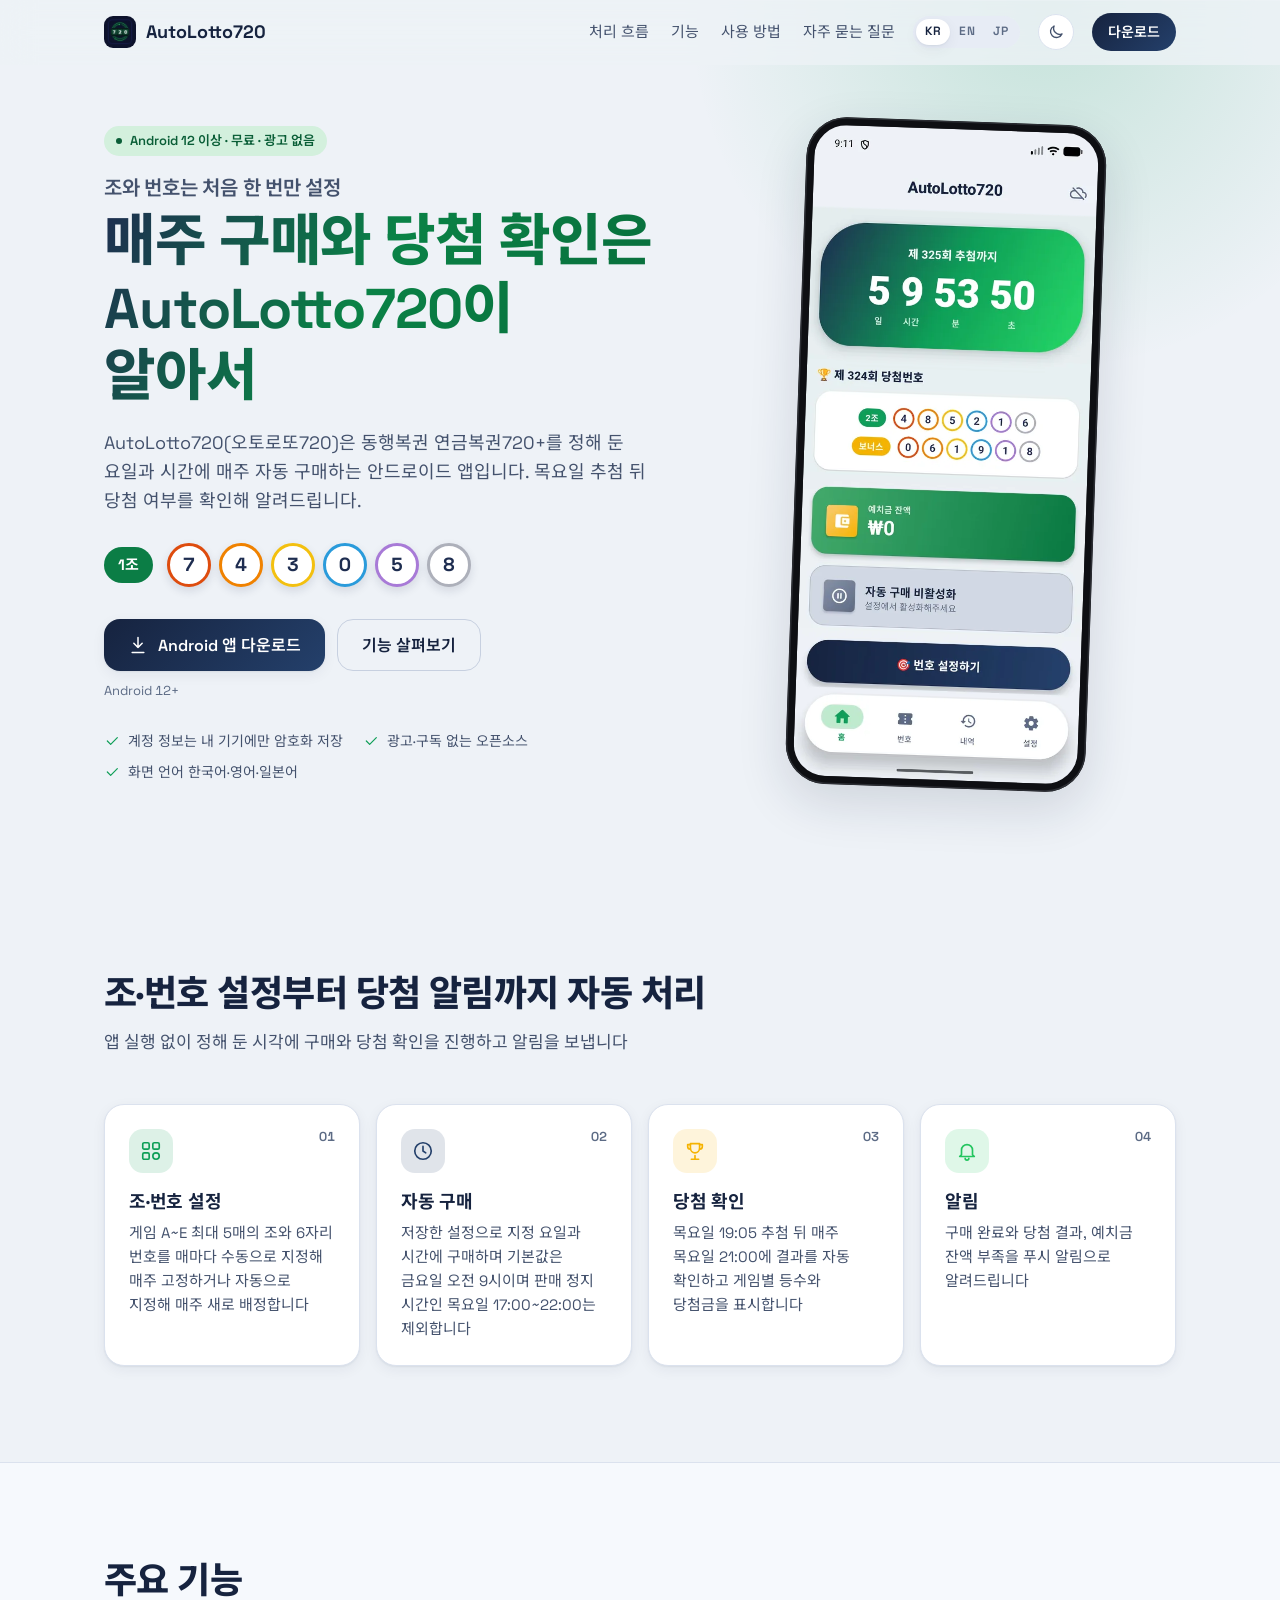
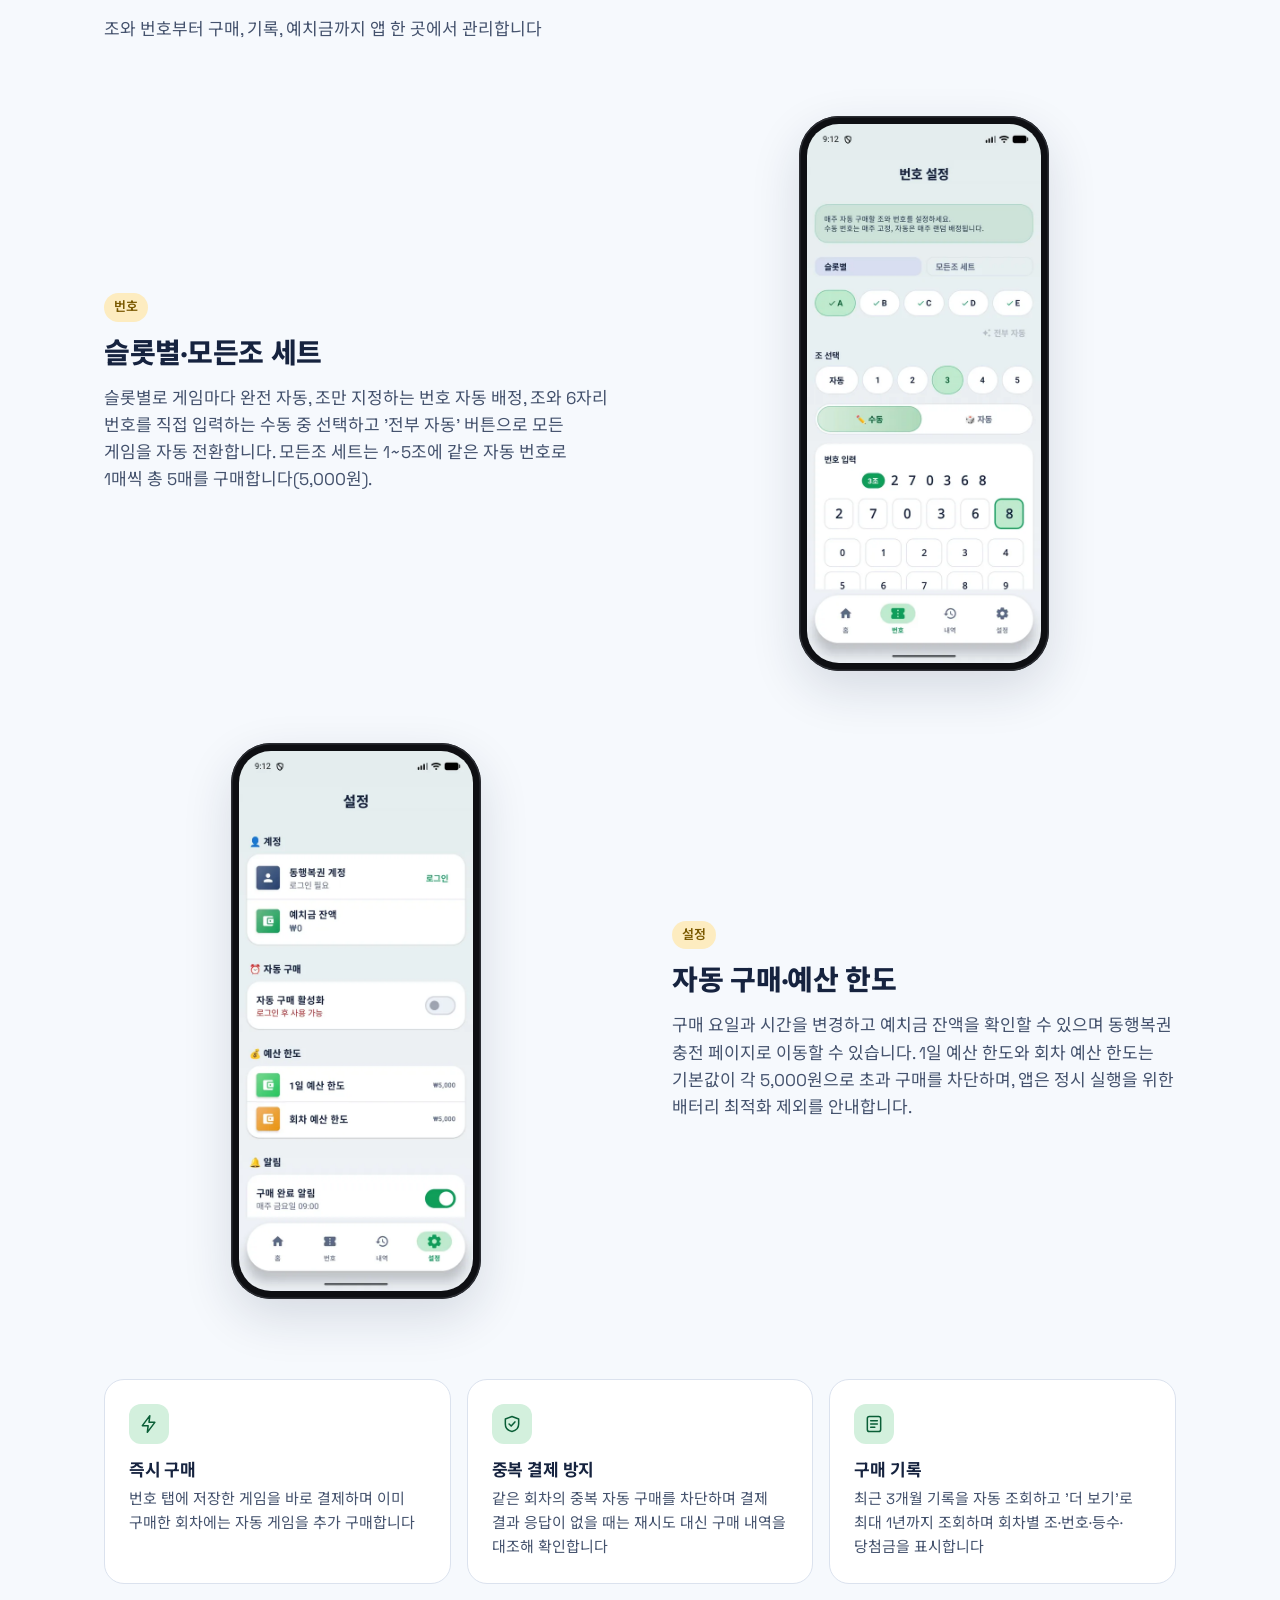
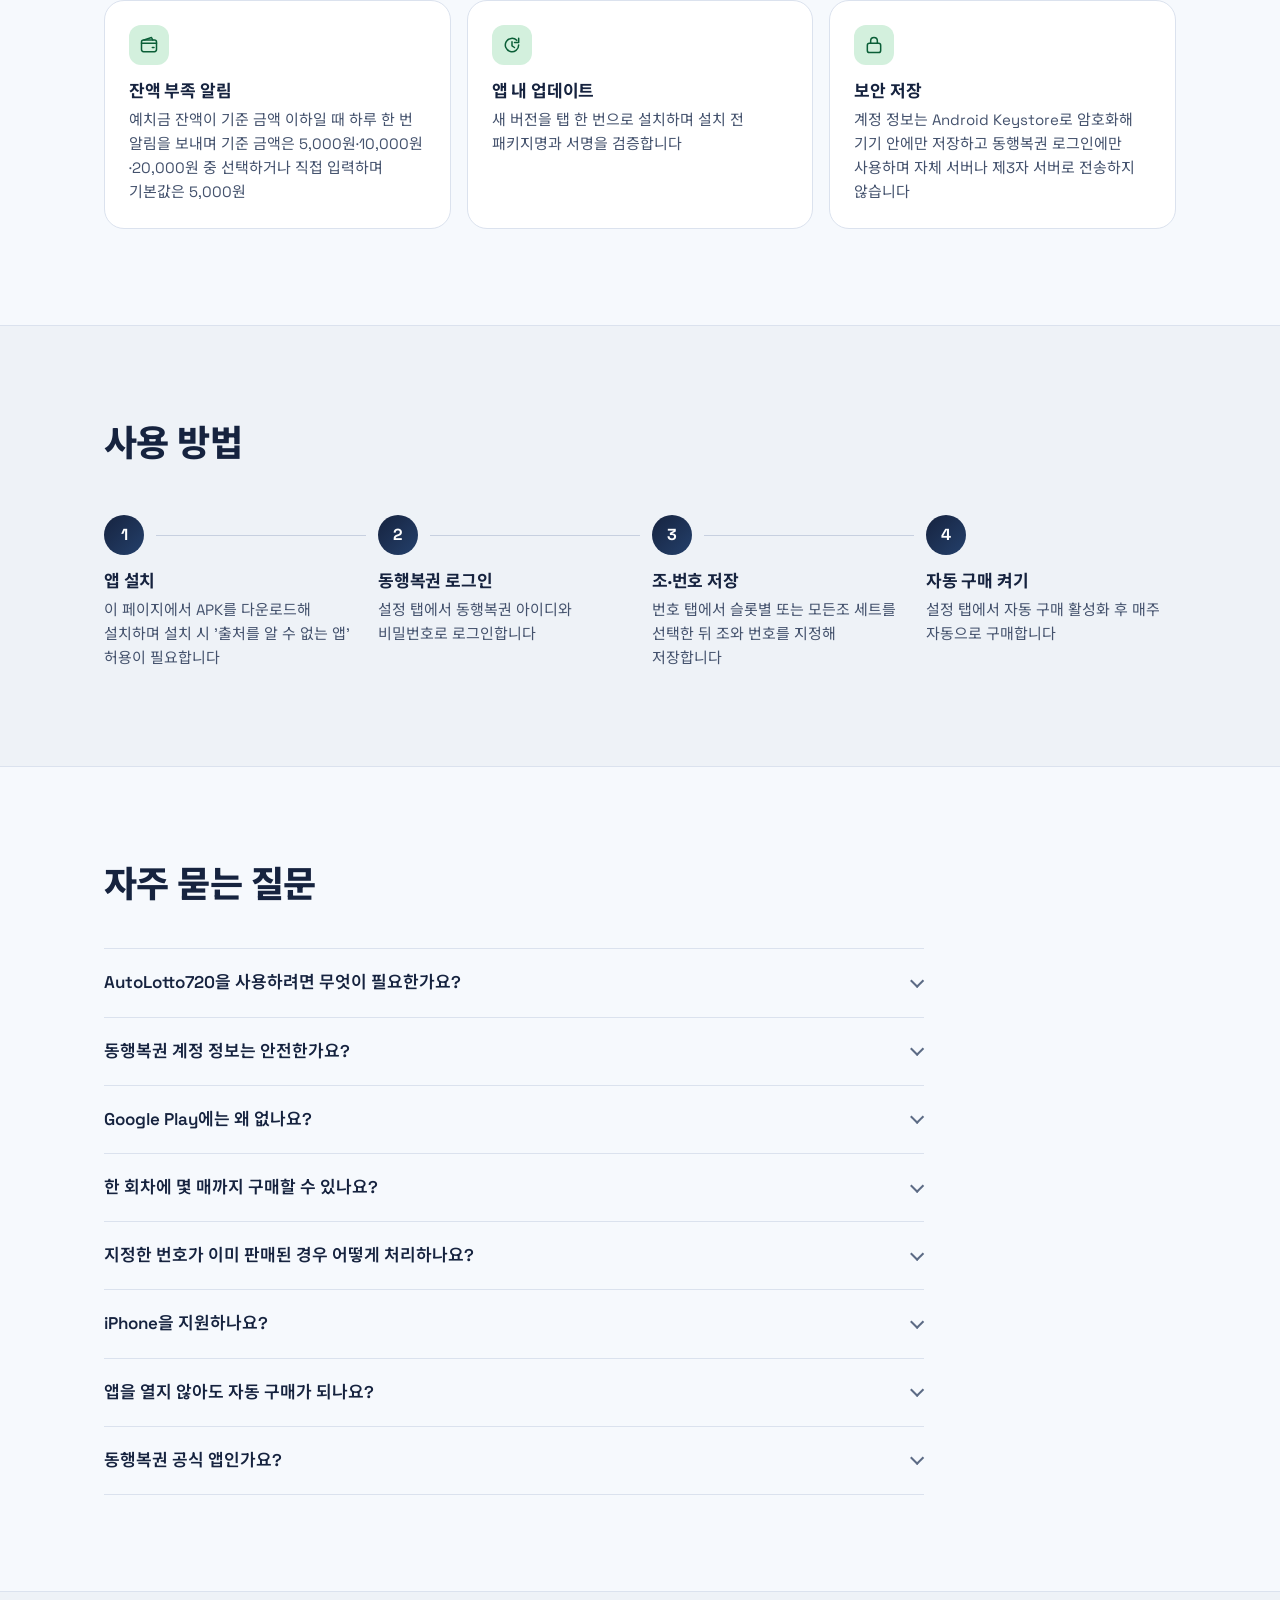
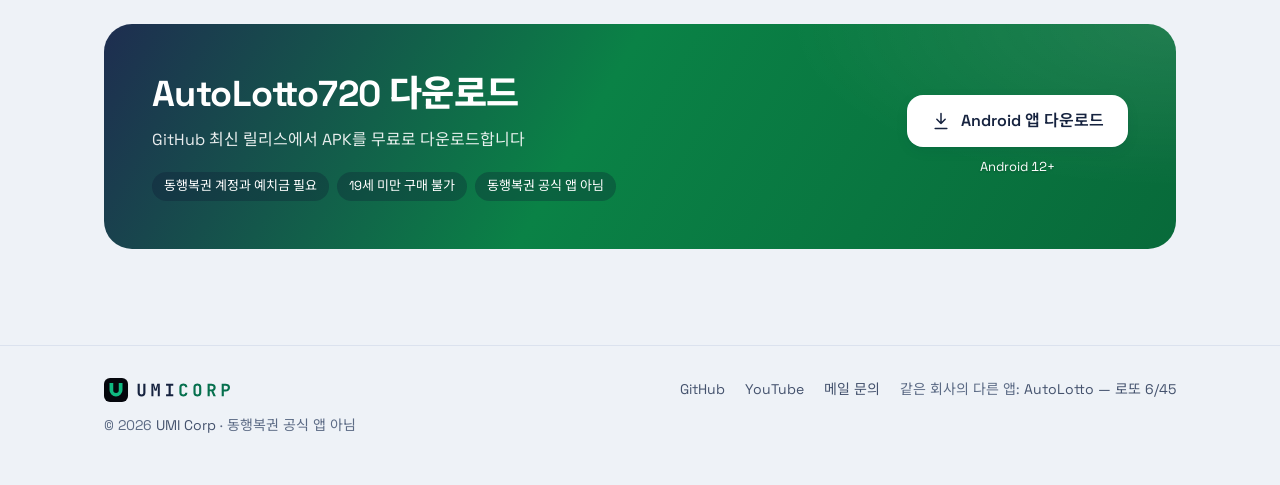
==== site/index.html @ 77d2c63c "fix(site): 스타일 파일 주소에 버전을 붙여 회사 로고가 겹쳐 보이지 않게 한다 Co-Authored-By: Claude Fable 5.2 <noreply@anthropic" ====
<!doctype html>
<html lang="ko">
<head>
<meta charset="utf-8">
<meta name="viewport" content="width=device-width, initial-scale=1">
<title>AutoLotto720 | 연금복권720+ 자동 구매·당첨 확인 앱</title>
<meta name="description" content="동행복권 연금복권720+를 지정한 요일과 시간에 매주 자동 구매하고 목요일 추첨 뒤 당첨을 자동 확인해 알려드립니다. 최대 5매의 조와 6자리 번호를 매마다 자동·수동으로 설정하며 계정 정보는 기기에 암호화해 저장합니다. 무료·광고 없는 오픈소스로 Android 12 이상에서 사용 가능">
<meta name="color-scheme" content="light dark">
<meta name="theme-color" media="(prefers-color-scheme: light)" content="#eef2f7">
<meta name="theme-color" media="(prefers-color-scheme: dark)" content="#0e1330">
<link rel="canonical" href="https://autolotto720.umicorp.kr/">
<link rel="alternate" hreflang="ko" href="https://autolotto720.umicorp.kr/">
<link rel="alternate" hreflang="en" href="https://autolotto720.umicorp.kr/en/">
<link rel="alternate" hreflang="ja" href="https://autolotto720.umicorp.kr/ja/">
<link rel="alternate" hreflang="x-default" href="https://autolotto720.umicorp.kr/">
<meta property="og:locale:alternate" content="en_US">
<meta property="og:locale:alternate" content="ja_JP">
<meta property="og:type" content="website">
<meta property="og:title" content="AutoLotto720 | 연금복권720+ 자동 구매·당첨 확인 앱">
<meta property="og:description" content="동행복권 연금복권720+를 지정한 요일과 시간에 매주 자동 구매하고 목요일 추첨 뒤 당첨을 자동 확인해 알려드립니다. 최대 5매의 조와 6자리 번호를 매마다 자동·수동으로 설정하며 계정 정보는 기기에 암호화해 저장합니다. 무료·광고 없는 오픈소스로 Android 12 이상에서 사용 가능">
<meta property="og:url" content="https://autolotto720.umicorp.kr/">
<meta property="og:image" content="https://autolotto720.umicorp.kr/assets/og.jpg">
<meta property="og:image:width" content="1200">
<meta property="og:image:height" content="630">
<meta property="og:site_name" content="AutoLotto720">
<meta property="og:locale" content="ko_KR">
<meta name="twitter:card" content="summary_large_image">
<link rel="icon" type="image/png" sizes="48x48" href="assets/favicon-48.png">
<link rel="apple-touch-icon" href="assets/apple-touch-icon.png">
<script>
  // 첫 화면부터 테마를 맞춘다: 직접 고른 값 → 시스템 설정
  (function () {
    var t = null;
    try { t = localStorage.getItem('theme'); } catch (e) {}
    document.documentElement.dataset.theme = t || (matchMedia('(prefers-color-scheme: dark)').matches ? 'dark' : 'light');
    document.documentElement.classList.add('js');
  })();
</script>
<script async src="https://www.googletagmanager.com/gtag/js?id=G-Q2ZL599WPJ"></script>
<script>window.dataLayer=window.dataLayer||[];function gtag(){dataLayer.push(arguments);}gtag('js',new Date());gtag('config','G-Q2ZL599WPJ');</script>
<link rel="preload" href="assets/fonts/noto-sans-kr.woff2" as="font" type="font/woff2" crossorigin>
<link rel="preload" href="assets/fonts/space-grotesk.woff2" as="font" type="font/woff2" crossorigin>
<link rel="stylesheet" href="assets/site.css?v=20261111">
<script defer src="assets/site.js"></script>
<script type="application/ld+json">
{
 "@context": "https://schema.org",
 "@graph": [
  {
   "@type": "Organization",
   "@id": "https://autolotto720.umicorp.kr/#org",
   "name": "UMI Corp",
   "url": "https://umicorp.kr",
   "email": "contact@umicorp.kr",
   "sameAs": [
    "https://www.youtube.com/@UmiCorp",
    "https://github.com/umi-corp"
   ]
  },
  {
   "@type": "WebSite",
   "@id": "https://autolotto720.umicorp.kr/#site",
   "url": "https://autolotto720.umicorp.kr/",
   "name": "AutoLotto720",
   "inLanguage": [
    "ko",
    "en",
    "ja"
   ],
   "publisher": {
    "@id": "https://autolotto720.umicorp.kr/#org"
   }
  },
  {
   "@type": "MobileApplication",
   "@id": "https://autolotto720.umicorp.kr/#app",
   "name": "AutoLotto720",
   "alternateName": "오토로또720",
   "operatingSystem": "Android 12+",
   "applicationCategory": "UtilitiesApplication",
   "description": "동행복권 연금복권720+를 지정한 요일과 시간에 매주 자동 구매하고 목요일 추첨 뒤 당첨을 자동 확인해 알려드립니다. 최대 5매의 조와 6자리 번호를 매마다 자동·수동으로 설정하며 계정 정보는 기기에 암호화해 저장합니다. 무료·광고 없는 오픈소스로 Android 12 이상에서 사용 가능",
   "url": "https://autolotto720.umicorp.kr/",
   "installUrl": "https://github.com/umi-corp/autolotto720/releases/latest",
   "downloadUrl": "https://github.com/umi-corp/autolotto720/releases/latest",
   "image": "https://autolotto720.umicorp.kr/assets/icon-512.png",
   "screenshot": [
    "https://autolotto720.umicorp.kr/assets/shots/home.webp",
    "https://autolotto720.umicorp.kr/assets/shots/numbers.webp",
    "https://autolotto720.umicorp.kr/assets/shots/settings.webp"
   ],
   "offers": {
    "@type": "Offer",
    "price": "0",
    "priceCurrency": "KRW"
   },
   "author": {
    "@id": "https://autolotto720.umicorp.kr/#org"
   },
   "inLanguage": "ko",
   "license": "https://github.com/umi-corp/autolotto720/blob/main/LICENSE",
   "featureList": [
    "자동 구매",
    "당첨 확인",
    "즉시 구매",
    "중복 결제 방지",
    "잔액 부족 알림",
    "보안 저장"
   ]
  },
  {
   "@type": "FAQPage",
   "@id": "https://autolotto720.umicorp.kr/#faq",
   "inLanguage": "ko",
   "mainEntity": [
    {
     "@type": "Question",
     "name": "AutoLotto720을 사용하려면 무엇이 필요한가요?",
     "acceptedAnswer": {
      "@type": "Answer",
      "text": "동행복권(dhlottery.co.kr) 회원 계정과 구매 금액만큼의 예치금이 필요하며 1매는 1,000원입니다. 예치금은 동행복권 홈페이지에서 충전하며 앱에서 충전 페이지로 이동할 수 있습니다."
     }
    },
    {
     "@type": "Question",
     "name": "동행복권 계정 정보는 안전한가요?",
     "acceptedAnswer": {
      "@type": "Answer",
      "text": "계정 정보는 Android Keystore로 암호화해 기기 안에만 저장하며 동행복권 로그인에만 사용합니다. 자체 서버는 없습니다. GitHub에 공개된 소스 코드에서 확인할 수 있습니다."
     }
    },
    {
     "@type": "Question",
     "name": "Google Play에는 왜 없나요?",
     "acceptedAnswer": {
      "@type": "Answer",
      "text": "Google Play 도박 정책상 복권 구매 앱을 등록할 수 없습니다. APK는 GitHub 릴리스로 배포하며 새 버전은 앱 안에서 업데이트할 수 있습니다."
     }
    },
    {
     "@type": "Question",
     "name": "한 회차에 몇 매까지 구매할 수 있나요?",
     "acceptedAnswer": {
      "@type": "Answer",
      "text": "동행복권 온라인 구매 한도는 회차당 5매(5,000원)입니다. 동행복권 서버가 한도 초과 여부를 판정하고 초과분을 거절합니다."
     }
    },
    {
     "@type": "Question",
     "name": "지정한 번호가 이미 판매된 경우 어떻게 처리하나요?",
     "acceptedAnswer": {
      "@type": "Answer",
      "text": "번호 탭에서 조와 번호 모두 자동 배정, 조 유지 후 번호 자동 배정, 구매 포기 중 처리 방식을 선택할 수 있습니다. 기본값은 조와 번호 모두 자동 배정입니다."
     }
    },
    {
     "@type": "Question",
     "name": "iPhone을 지원하나요?",
     "acceptedAnswer": {
      "@type": "Answer",
      "text": "Android 12 이상 전용이며 iPhone 앱은 없습니다."
     }
    },
    {
     "@type": "Question",
     "name": "앱을 열지 않아도 자동 구매가 되나요?",
     "acceptedAnswer": {
      "@type": "Answer",
      "text": "인터넷 연결 시 앱 실행 없이 지정 시각에 자동 구매하며, 정시 실행을 위해 배터리 최적화 제외를 권장합니다. 판매가 정지되는 목요일 17:00~22:00에는 구매 시간을 설정할 수 없습니다."
     }
    },
    {
     "@type": "Question",
     "name": "동행복권 공식 앱인가요?",
     "acceptedAnswer": {
      "@type": "Answer",
      "text": "동행복권 공식 앱이 아닌 UMI Corp에서 개발한 앱입니다. 사용에 따른 책임은 사용자에게 있습니다. 19세 미만은 복권을 구매할 수 없습니다."
     }
    }
   ]
  }
 ]
}
</script>
</head>
<body>
<a class="skip" href="#main">본문 바로가기</a>
<header class="site-nav">
  <nav class="wrap nav" aria-label="AutoLotto720">
    <a class="brand" href=""><img src="assets/icon-160.webp" alt="" width="32" height="32"><span>AutoLotto720</span></a>
    <div class="nav-right">
      <div class="nav-links">
        <a href="#flow">처리 흐름</a>
        <a href="#features">기능</a>
        <a href="#how">사용 방법</a>
        <a href="#faq">자주 묻는 질문</a>
      </div>
      <div class="lang-switch" role="group" aria-label="언어"><a href="" lang="ko" hreflang="ko" aria-current="page">KR</a><a href="en/" lang="en" hreflang="en">EN</a><a href="ja/" lang="ja" hreflang="ja">JP</a></div>
      <button class="icon-btn theme-btn" type="button" data-theme-toggle aria-label="밝은 테마·어두운 테마 전환">
        <svg class="moon" viewBox="0 0 24 24" fill="none" stroke="currentColor" stroke-width="1.8" stroke-linecap="round" stroke-linejoin="round" aria-hidden="true"><path d="M20 14.5A8 8 0 0 1 9.5 4a8 8 0 1 0 10.5 10.5z"/></svg>
        <svg class="sun" viewBox="0 0 24 24" fill="none" stroke="currentColor" stroke-width="1.8" stroke-linecap="round" aria-hidden="true"><circle cx="12" cy="12" r="4"/><path d="M12 2v2M12 20v2M2 12h2M20 12h2M4.9 4.9l1.4 1.4M17.7 17.7l1.4 1.4M4.9 19.1l1.4-1.4M17.7 6.3l1.4-1.4"/></svg>
      </button>
      <a class="nav-cta" href="#download">다운로드</a>
    </div>
  </nav>
</header>

<main id="main">
  <section class="hero">
    <div class="wrap hero-grid">
      <div>
        <span class="badge">Android 12 이상 · 무료 · 광고 없음</span>
        <h1 class="headline"><span class="l1">조와 번호는 처음 한 번만 설정</span><span class="l2">매주 구매와 당첨 확인은 AutoLotto720이 알아서</span></h1>
        <p class="lead">AutoLotto720(오토로또720)은 동행복권 연금복권720+를 정해 둔 요일과 시간에 매주 자동 구매하는 안드로이드 앱입니다. 목요일 추첨 뒤 당첨 여부를 확인해 알려드립니다.</p>
        <ul class="ticket" data-ticket aria-hidden="true"><li style="--i:0"><span class="jo">3조</span></li><li style="--i:1"><span class="pb">2</span></li><li style="--i:2"><span class="pb">7</span></li><li style="--i:3"><span class="pb">0</span></li><li style="--i:4"><span class="pb">3</span></li><li style="--i:5"><span class="pb">6</span></li><li style="--i:6"><span class="pb">8</span></li></ul>
        <div class="hero-actions">
          <div class="hero-dl"><a class="btn btn-cta" href="https://github.com/umi-corp/autolotto720/releases/latest" data-apk><svg class="icon" viewBox="0 0 24 24" aria-hidden="true"><path d="M12 3v12M7 10l5 5 5-5M5 21h14"/></svg>Android 앱 다운로드</a><span class="apk-meta" data-apk-meta>Android 12+</span></div>
          <a class="btn btn-ghost" href="#flow">기능 살펴보기</a>
        </div>
        <ul class="points"><li><svg class="icon" viewBox="0 0 24 24" aria-hidden="true"><path d="M5 12l5 5L20 7"/></svg>계정 정보는 내 기기에만 암호화 저장</li><li><svg class="icon" viewBox="0 0 24 24" aria-hidden="true"><path d="M5 12l5 5L20 7"/></svg>광고·구독 없는 오픈소스</li><li><svg class="icon" viewBox="0 0 24 24" aria-hidden="true"><path d="M5 12l5 5L20 7"/></svg>화면 언어 한국어·영어·일본어</li></ul>
      </div>
      <div class="hero-media"><div class="phone"><img src="assets/shots/home.webp" alt="AutoLotto720 홈 화면: 다음 회차 추첨까지 남은 시간, 지난 회차 당첨 조와 6자리 번호 및 보너스, 예치금 잔액, 자동 구매 상태" width="540" height="1200" fetchpriority="high" decoding="async"></div></div>
    </div>
  </section>
  <section class="band" id="flow" aria-labelledby="flow-title">
    <div class="wrap">
      <h2 class="band-title" id="flow-title">조·번호 설정부터 당첨 알림까지 자동 처리</h2>
      <p class="band-desc">앱 실행 없이 정해 둔 시각에 구매와 당첨 확인을 진행하고 알림을 보냅니다</p>
      <ol class="stages"><li class="stage"><span class="stage-ic"><svg class="icon" viewBox="0 0 24 24" aria-hidden="true"><rect x="3" y="3" width="7" height="7" rx="1.5"/><rect x="14" y="3" width="7" height="7" rx="1.5"/><rect x="3" y="14" width="7" height="7" rx="1.5"/><circle cx="17.5" cy="17.5" r="3.5"/></svg></span><span class="stage-n">01</span><h3>조·번호 설정</h3><p>게임 A~E 최대 5매의 조와 6자리 번호를 매마다 수동으로 지정해 매주 고정하거나 자동으로 지정해 매주 새로 배정합니다</p></li><li class="stage"><span class="stage-ic"><svg class="icon" viewBox="0 0 24 24" aria-hidden="true"><circle cx="12" cy="12" r="9"/><path d="M12 7v5l3 2"/></svg></span><span class="stage-n">02</span><h3>자동 구매</h3><p>저장한 설정으로 지정 요일과 시간에 구매하며 기본값은 금요일 오전 9시이며 판매 정지 시간인 목요일 17:00~22:00는 제외합니다</p></li><li class="stage"><span class="stage-ic"><svg class="icon" viewBox="0 0 24 24" aria-hidden="true"><path d="M8 21h8M12 17v4M7 4h10v5a5 5 0 0 1-10 0V4z"/><path d="M17 5h3v2a3 3 0 0 1-3 3M7 5H4v2a3 3 0 0 0 3 3"/></svg></span><span class="stage-n">03</span><h3>당첨 확인</h3><p>목요일 19:05 추첨 뒤 매주 목요일 21:00에 결과를 자동 확인하고 게임별 등수와 당첨금을 표시합니다</p></li><li class="stage"><span class="stage-ic"><svg class="icon" viewBox="0 0 24 24" aria-hidden="true"><path d="M6 16V11a6 6 0 0 1 12 0v5l2 2H4l2-2z"/><path d="M10 20a2 2 0 0 0 4 0"/></svg></span><span class="stage-n">04</span><h3>알림</h3><p>구매 완료와 당첨 결과, 예치금 잔액 부족을 푸시 알림으로 알려드립니다</p></li></ol>
    </div>
  </section>

  <section class="band alt" id="features" aria-labelledby="features-title">
    <div class="wrap">
      <h2 class="band-title" id="features-title">주요 기능</h2>
      <p class="band-desc">조와 번호부터 구매, 기록, 예치금까지 앱 한 곳에서 관리합니다</p>
      <div class="feature">
        <div>
          <span class="feature-tag">번호</span>
          <h3>슬롯별·모든조 세트</h3>
          <p>슬롯별로 게임마다 완전 자동, 조만 지정하는 번호 자동 배정, 조와 6자리 번호를 직접 입력하는 수동 중 선택하고 '전부 자동' 버튼으로 모든 게임을 자동 전환합니다. 모든조 세트는 1~5조에 같은 자동 번호로 1매씩 총 5매를 구매합니다(5,000원).</p>
        </div>
        <div class="feature-media"><div class="phone"><img src="assets/shots/numbers.webp" alt="번호 설정 화면: 슬롯별·모든조 세트 전환, 게임 A~E, 조 선택, 수동·자동 전환, 6자리 번호 입력" width="540" height="1200" loading="lazy" decoding="async"></div></div>
      </div>
      <div class="feature rev">
        <div>
          <span class="feature-tag">설정</span>
          <h3>자동 구매·예산 한도</h3>
          <p>구매 요일과 시간을 변경하고 예치금 잔액을 확인할 수 있으며 동행복권 충전 페이지로 이동할 수 있습니다. 1일 예산 한도와 회차 예산 한도는 기본값이 각 5,000원으로 초과 구매를 차단하며, 앱은 정시 실행을 위한 배터리 최적화 제외를 안내합니다.</p>
        </div>
        <div class="feature-media"><div class="phone"><img src="assets/shots/settings.webp" alt="설정 화면: 동행복권 계정, 예치금 잔액, 자동 구매 활성화, 1일 예산 한도, 회차 예산 한도, 알림" width="540" height="1200" loading="lazy" decoding="async"></div></div>
      </div>
      <ul class="cards"><li class="card"><span class="card-ic"><svg class="icon" viewBox="0 0 24 24" aria-hidden="true"><path d="M13 2L4 14h7l-1 8 9-12h-7l1-8z"/></svg></span><h3>즉시 구매</h3><p>번호 탭에 저장한 게임을 바로 결제하며 이미 구매한 회차에는 자동 게임을 추가 구매합니다</p></li><li class="card"><span class="card-ic"><svg class="icon" viewBox="0 0 24 24" aria-hidden="true"><path d="M12 3l8 3v6c0 5-3.5 8-8 9-4.5-1-8-4-8-9V6l8-3z"/><path d="M8.5 12l2.5 2.5 4.5-5"/></svg></span><h3>중복 결제 방지</h3><p>같은 회차의 중복 자동 구매를 차단하며 결제 결과 응답이 없을 때는 재시도 대신 구매 내역을 대조해 확인합니다</p></li><li class="card"><span class="card-ic"><svg class="icon" viewBox="0 0 24 24" aria-hidden="true"><rect x="4" y="3" width="16" height="18" rx="2.5"/><path d="M8 8h8M8 12h8M8 16h5"/></svg></span><h3>구매 기록</h3><p>최근 3개월 기록을 자동 조회하고 '더 보기'로 최대 1년까지 조회하며 회차별 조·번호·등수·당첨금을 표시합니다</p></li><li class="card"><span class="card-ic"><svg class="icon" viewBox="0 0 24 24" aria-hidden="true"><rect x="3" y="6" width="18" height="14" rx="2.5"/><path d="M3 10h18M16 15h2"/><path d="M6 6l9-3 1.5 3"/></svg></span><h3>잔액 부족 알림</h3><p>예치금 잔액이 기준 금액 이하일 때 하루 한 번 알림을 보내며 기준 금액은 5,000원·10,000원·20,000원 중 선택하거나 직접 입력하며 기본값은 5,000원</p></li><li class="card"><span class="card-ic"><svg class="icon" viewBox="0 0 24 24" aria-hidden="true"><path d="M20 12a8 8 0 1 1-2.3-5.6"/><path d="M20 4v5h-5"/><path d="M12 8v5l3 2"/></svg></span><h3>앱 내 업데이트</h3><p>새 버전을 탭 한 번으로 설치하며 설치 전 패키지명과 서명을 검증합니다</p></li><li class="card"><span class="card-ic"><svg class="icon" viewBox="0 0 24 24" aria-hidden="true"><rect x="4" y="10" width="16" height="11" rx="2.5"/><path d="M8 10V7a4 4 0 0 1 8 0v3"/></svg></span><h3>보안 저장</h3><p>계정 정보는 Android Keystore로 암호화해 기기 안에만 저장하고 동행복권 로그인에만 사용하며 자체 서버나 제3자 서버로 전송하지 않습니다</p></li></ul>
    </div>
  </section>

  <section class="band" id="how" aria-labelledby="how-title">
    <div class="wrap">
      <h2 class="band-title" id="how-title">사용 방법</h2>
      <ol class="steps"><li class="step" data-n="1"><h3>앱 설치</h3><p>이 페이지에서 APK를 다운로드해 설치하며 설치 시 '출처를 알 수 없는 앱' 허용이 필요합니다</p></li><li class="step" data-n="2"><h3>동행복권 로그인</h3><p>설정 탭에서 동행복권 아이디와 비밀번호로 로그인합니다</p></li><li class="step" data-n="3"><h3>조·번호 저장</h3><p>번호 탭에서 슬롯별 또는 모든조 세트를 선택한 뒤 조와 번호를 지정해 저장합니다</p></li><li class="step" data-n="4"><h3>자동 구매 켜기</h3><p>설정 탭에서 자동 구매 활성화 후 매주 자동으로 구매합니다</p></li></ol>
    </div>
  </section>

  <section class="band alt" id="faq" aria-labelledby="faq-title">
    <div class="wrap">
      <h2 class="band-title" id="faq-title">자주 묻는 질문</h2>
      <div class="faq"><details><summary>AutoLotto720을 사용하려면 무엇이 필요한가요?</summary><p>동행복권(dhlottery.co.kr) 회원 계정과 구매 금액만큼의 예치금이 필요하며 1매는 1,000원입니다. 예치금은 동행복권 홈페이지에서 충전하며 앱에서 충전 페이지로 이동할 수 있습니다.</p></details><details><summary>동행복권 계정 정보는 안전한가요?</summary><p>계정 정보는 Android Keystore로 암호화해 기기 안에만 저장하며 동행복권 로그인에만 사용합니다. 자체 서버는 없습니다. GitHub에 공개된 소스 코드에서 확인할 수 있습니다.</p></details><details><summary>Google Play에는 왜 없나요?</summary><p>Google Play 도박 정책상 복권 구매 앱을 등록할 수 없습니다. APK는 GitHub 릴리스로 배포하며 새 버전은 앱 안에서 업데이트할 수 있습니다.</p></details><details><summary>한 회차에 몇 매까지 구매할 수 있나요?</summary><p>동행복권 온라인 구매 한도는 회차당 5매(5,000원)입니다. 동행복권 서버가 한도 초과 여부를 판정하고 초과분을 거절합니다.</p></details><details><summary>지정한 번호가 이미 판매된 경우 어떻게 처리하나요?</summary><p>번호 탭에서 조와 번호 모두 자동 배정, 조 유지 후 번호 자동 배정, 구매 포기 중 처리 방식을 선택할 수 있습니다. 기본값은 조와 번호 모두 자동 배정입니다.</p></details><details><summary>iPhone을 지원하나요?</summary><p>Android 12 이상 전용이며 iPhone 앱은 없습니다.</p></details><details><summary>앱을 열지 않아도 자동 구매가 되나요?</summary><p>인터넷 연결 시 앱 실행 없이 지정 시각에 자동 구매하며, 정시 실행을 위해 배터리 최적화 제외를 권장합니다. 판매가 정지되는 목요일 17:00~22:00에는 구매 시간을 설정할 수 없습니다.</p></details><details><summary>동행복권 공식 앱인가요?</summary><p>동행복권 공식 앱이 아닌 UMI Corp에서 개발한 앱입니다. 사용에 따른 책임은 사용자에게 있습니다. 19세 미만은 복권을 구매할 수 없습니다.</p></details></div>
    </div>
  </section>

  <section class="outro" id="download" aria-labelledby="dl-title">
    <div class="wrap">
      <div class="outro-card">
        <div>
          <h2 class="band-title" id="dl-title">AutoLotto720 다운로드</h2>
          <p class="outro-desc">GitHub 최신 릴리스에서 APK를 무료로 다운로드합니다</p>
          <ul class="notes"><li>동행복권 계정과 예치금 필요</li><li>19세 미만 구매 불가</li><li>동행복권 공식 앱 아님</li></ul>
        </div>
        <div class="hero-dl"><a class="btn btn-cta" href="https://github.com/umi-corp/autolotto720/releases/latest" data-apk><svg class="icon" viewBox="0 0 24 24" aria-hidden="true"><path d="M12 3v12M7 10l5 5 5-5M5 21h14"/></svg>Android 앱 다운로드</a><span class="apk-meta" data-apk-meta>Android 12+</span></div>
      </div>
    </div>
  </section>
</main>
<footer class="site-foot">
  <div class="wrap foot">
    <p><a class="co-logo" href="https://umicorp.kr/" aria-label="UmiCorp"><img class="on-dark" src="assets/umicorp-horizontal-dark.svg" alt="" width="126" height="24" loading="lazy"><img class="on-light" src="assets/umicorp-horizontal-light.svg" alt="" width="126" height="24" loading="lazy"></a>© 2026 <a href="https://umicorp.kr">UMI Corp</a> · 동행복권 공식 앱 아님</p>
    <nav aria-label="UMI Corp">
      <a href="https://github.com/umi-corp/autolotto720">GitHub</a>
      <a href="https://www.youtube.com/@UmiCorp">YouTube</a>
      <a href="mailto:contact@umicorp.kr">메일 문의</a>
      <span>같은 회사의 다른 앱: <a href="https://autolotto.umicorp.kr">AutoLotto — 로또 6/45</a></span>
    </nav>
  </div>
</footer>
</body>
</html>
---- site/assets/site.css ----
/* 색은 앱 Neon Vault 테마(app/.../ui/theme/Color.kt)에서 옮긴 값 */
@font-face { font-family: "Noto Sans KR"; src: url("fonts/noto-sans-kr.woff2") format("woff2"); font-weight: 400 800; font-display: swap; }
@font-face { font-family: "Noto Sans JP"; src: url("fonts/noto-sans-jp.woff2") format("woff2"); font-weight: 100 900; font-display: swap; }
@font-face { font-family: "Space Grotesk"; src: url("fonts/space-grotesk.woff2") format("woff2"); font-weight: 400 700; font-display: swap; }

:root, [data-theme="light"] {
  --bg: #eef2f7;
  --surface: #ffffff;
  --surface-low: #f6f9fd;
  --surface-2: #e7ecf5;
  --line: #dbe2ee;
  --outline: #c7d0e0;
  --text: #16233f;
  --text-2: #44526d;
  --text-3: #5c6b85;
  --primary: #0e9e57;
  --primary-ink: #0a5e37;
  --primary-soft: #d3f0dd;
  --gold: #f5b301;
  --gold-soft: #fdecc0;
  --gold-ink: #7a5900;
  --green: #22c55e;
  --blue: #24406b;
  --cta: linear-gradient(135deg, var(--navy), var(--blue));
  --on-cta: #ffffff;
  --navy: #16233f;
  /* 앱 heroGradient 보다 어둡게: 다운로드 카드의 흰 글자 대비 4.5:1 이상 */
  --hero-grad: linear-gradient(120deg, #1e2d50, #0a8246 45%, #086a3a);
  --headline-grad: var(--hero-grad);
  --shadow-1: 0 1px 2px rgba(22, 35, 63, .06), 0 4px 14px rgba(22, 35, 63, .06);
  --shadow-2: 0 18px 50px rgba(22, 35, 63, .14);
  --nav-bg: rgba(238, 242, 247, .78);
  --nav-h: 64px;
  color-scheme: light;
}
[data-theme="dark"] {
  --bg: #0e1330;
  --surface: #161c3d;
  --surface-low: #121836;
  --surface-2: #1d2447;
  --line: #2a3350;
  --outline: #5d6683;
  --text: #e6eaf3;
  --text-2: #b9c2d8;
  --text-3: #8f9ab4;
  --primary: #5fe39a;
  --primary-ink: #5fe39a;
  --primary-soft: rgba(95, 227, 154, .12);
  --gold-soft: rgba(245, 179, 1, .14);
  --gold-ink: #f5c84a;
  --green: #6ee7a0;
  --blue: #afc0ec;
  --cta: linear-gradient(135deg, #5fe39a, #3cc97f);
  --on-cta: #00391d;
  --headline-grad: linear-gradient(120deg, #afc0ec, #5fe39a 55%, #26d967);
  --shadow-1: 0 1px 2px rgba(0, 0, 0, .3), 0 4px 14px rgba(0, 0, 0, .25);
  --shadow-2: 0 18px 50px rgba(0, 0, 0, .45);
  --nav-bg: rgba(14, 19, 48, .78);
  color-scheme: dark;
}

*, *::before, *::after { box-sizing: border-box; }
html { scroll-behavior: smooth; scroll-padding-top: calc(var(--nav-h) + 16px); -webkit-text-size-adjust: 100%; }
@media (prefers-reduced-motion: reduce) { html { scroll-behavior: auto; } }
body {
  margin: 0;
  background: var(--bg);
  color: var(--text);
  font-family: "Space Grotesk", "Noto Sans KR", "Apple SD Gothic Neo", "Malgun Gothic", sans-serif;
  font-size: 16px;
  line-height: 1.6;
  word-break: keep-all;
  overflow-wrap: break-word;
  -webkit-font-smoothing: antialiased;
}
/* 일본어 페이지는 한국어 글꼴 대신 Noto Sans JP */
[lang="ja"], [lang="ja"] body { font-family: "Space Grotesk", "Noto Sans JP", "Hiragino Kaku Gothic ProN", "Yu Gothic", sans-serif; word-break: normal; line-break: strict; }
img { display: block; max-width: 100%; }
a { color: var(--primary-ink); }
h1, h2, h3 { margin: 0; line-height: 1.25; letter-spacing: -.01em; }
p { margin: 0; }
.skip { position: absolute; left: 16px; top: -60px; z-index: 300; padding: 8px 14px; border-radius: 8px; background: var(--text); color: var(--bg); }
.skip:focus { top: 12px; }
:focus-visible { outline: 2px solid var(--primary); outline-offset: 3px; }
.wrap { width: 100%; max-width: 1120px; margin: 0 auto; padding: 0 24px; }
@media (max-width: 600px) { .wrap { padding: 0 16px; } }

/* ───────── 내비 ───────── */
.site-nav { position: sticky; top: 0; z-index: 100; background: var(--nav-bg); backdrop-filter: blur(16px); -webkit-backdrop-filter: blur(16px); border-bottom: 1px solid transparent; transition: border-color .2s; }
.site-nav.scrolled { border-bottom-color: var(--line); }
.nav { display: flex; align-items: center; justify-content: space-between; gap: 16px; height: var(--nav-h); }
.brand { display: inline-flex; align-items: center; gap: 10px; color: var(--text); font-weight: 700; font-size: 18px; text-decoration: none; }
.brand img { width: 32px; height: 32px; border-radius: 9px; }
.nav-right { display: flex; align-items: center; gap: 18px; }
.nav-links { display: flex; gap: 22px; }
.nav-links a { color: var(--text-2); font-size: 15px; text-decoration: none; }
.nav-links a:hover { color: var(--text); }
.lang-switch { display: inline-flex; padding: 3px; border-radius: 999px; background: var(--surface-2); }
.lang-switch a { padding: 3px 9px; border-radius: 999px; color: var(--text-3); font-size: 12px; font-weight: 600; letter-spacing: .04em; text-decoration: none; }
.lang-switch a[aria-current] { background: var(--surface); color: var(--text); box-shadow: var(--shadow-1); }
.icon-btn { display: inline-grid; place-items: center; width: 36px; height: 36px; padding: 0; border: 1px solid var(--line); border-radius: 50%; background: var(--surface); color: var(--text-2); cursor: pointer; }
.icon-btn svg { width: 18px; height: 18px; }
.icon { fill: none; stroke: currentColor; stroke-width: 1.8; stroke-linecap: round; stroke-linejoin: round; }
[data-theme="light"] .theme-btn .sun, [data-theme="dark"] .theme-btn .moon { display: none; }
.nav-cta { padding: 8px 16px; border-radius: 999px; background: var(--cta); color: var(--on-cta); font-size: 14px; font-weight: 600; text-decoration: none; white-space: nowrap; }
@media (max-width: 900px) { .nav-links { display: none; } }
/* 앱 이름이 길어 ja 내비가 470px 아래에서 넘친다. 이름은 화면에서만 숨기고 링크 이름으로 남긴다 */
@media (max-width: 480px) { .nav-right { gap: 10px; } .nav-cta { padding: 7px 12px; } .brand span { position: absolute; width: 1px; height: 1px; overflow: hidden; clip-path: inset(50%); white-space: nowrap; } }

/* ───────── 버튼 ───────── */
.btn { display: inline-flex; align-items: center; justify-content: center; gap: 10px; min-height: 52px; padding: 0 24px; border-radius: 16px; font-size: 16px; font-weight: 600; text-decoration: none; transition: transform .15s, box-shadow .15s; }
.btn svg { width: 20px; height: 20px; flex: none; }
.btn-cta { background: var(--cta); color: var(--on-cta); box-shadow: var(--shadow-1); }
.btn-cta:hover { transform: translateY(-1px); box-shadow: var(--shadow-2); }
.btn-ghost { border: 1px solid var(--outline); color: var(--text); background: transparent; }
.btn-ghost:hover { background: var(--surface-2); }
.apk-meta { margin-top: 10px; color: var(--text-3); font-size: 13px; font-variant-numeric: tabular-nums; }

/* ───────── 연금복권 번호 (앱 JoNumberDisplay: 조 알약 + 흰 공·자리별 테두리) ───────── */
/* 공이 남은 폭에 맞춰 줄어 어느 폭·언어에서도 조 + 6자리가 한 줄에 남는다 */
.ticket { display: flex; align-items: center; gap: 8px; margin: 28px 0 32px; padding: 0; list-style: none; }
.ticket li:not(:first-child) { flex: 0 1 44px; min-width: 0; }
.jo { display: inline-flex; align-items: center; height: 36px; margin-right: 6px; padding: 0 14px; border-radius: 999px; background: #0b7d45; color: #fff; font-size: 15px; font-weight: 700; white-space: nowrap; }
.pb {
  --c: #adb0ba;
  display: inline-grid;
  place-items: center;
  width: 100%;
  aspect-ratio: 1;
  border: 3px solid var(--c);
  border-radius: 50%;
  background: #fff;
  color: #1e2d50;
  font-size: 19px;
  font-weight: 700;
  font-variant-numeric: tabular-nums;
  box-shadow: 0 4px 10px rgba(22, 35, 63, .12);
}
/* 자리별 테두리 색은 앱 PensionDigitRings(Components.kt)와 같다: 십만 → 일 */
.ticket li:nth-child(2) .pb { --c: #de4c0e; }
.ticket li:nth-child(3) .pb { --c: #f08200; }
.ticket li:nth-child(4) .pb { --c: #f3c00f; }
.ticket li:nth-child(5) .pb { --c: #2a9bdb; }
.ticket li:nth-child(6) .pb { --c: #a87ad7; }
@media (max-width: 420px) { .ticket { gap: 5px; } .pb { font-size: 16px; border-width: 2.5px; } .jo { height: 30px; margin-right: 2px; padding: 0 10px; font-size: 13px; } }
@keyframes drop { from { opacity: 0; transform: translateY(-14px) scale(.9); } to { opacity: 1; transform: none; } }
.js .ticket li { animation: drop .5s cubic-bezier(.2, .8, .2, 1.2) backwards; animation-delay: calc(var(--i) * 70ms + 150ms); }
@media (prefers-reduced-motion: reduce) { .js .ticket li { animation: none; } }

/* ───────── 첫 화면 ───────── */
/* 내비 밑까지 배경 빛이 이어지게 내비 높이만큼 위로 겹친다 */
.hero { position: relative; margin-top: calc(-1 * var(--nav-h)); padding: calc(var(--nav-h) + 56px) 0 88px; overflow: hidden; }
.hero::before { content: ""; position: absolute; inset: -40% -10% auto auto; width: 720px; height: 720px; border-radius: 50%; background: radial-gradient(closest-side, color-mix(in srgb, var(--primary), transparent 82%), transparent); pointer-events: none; }
.hero-grid { position: relative; display: grid; grid-template-columns: minmax(0, 1.1fr) minmax(0, .9fr); gap: 48px; align-items: center; }
.badge { display: inline-flex; align-items: center; gap: 8px; padding: 5px 12px; border-radius: 999px; background: var(--primary-soft); color: var(--primary-ink); font-size: 13px; font-weight: 600; }
.badge::before { content: ""; width: 6px; height: 6px; border-radius: 50%; background: currentColor; }
.headline { margin-top: 20px; }
.headline .l1 { display: block; color: var(--text-2); font-size: 20px; font-weight: 600; }
.headline .l2 { display: block; margin-top: 6px; font-size: clamp(34px, 5.2vw, 56px); font-weight: 800; letter-spacing: -.02em; line-height: 1.2; background: var(--headline-grad); -webkit-background-clip: text; background-clip: text; color: transparent; }
.lead { margin-top: 20px; max-width: 34em; color: var(--text-2); font-size: 18px; }
.hero-actions { display: flex; flex-wrap: wrap; align-items: flex-start; gap: 12px; }
.hero-dl { display: flex; flex-direction: column; }
.points { display: flex; flex-wrap: wrap; gap: 8px 20px; margin: 28px 0 0; padding: 0; list-style: none; color: var(--text-2); font-size: 14px; }
.points li { display: inline-flex; align-items: center; gap: 8px; }
.points svg { width: 16px; height: 16px; color: var(--primary); flex: none; }
.hero-media, .feature-media { display: flex; justify-content: center; }

/* 휴대폰 틀 */
.phone { width: var(--w, 280px); aspect-ratio: 1080 / 2400; padding: 8px; border-radius: 40px; background: #0e0f13; box-shadow: var(--shadow-2), inset 0 0 0 1.5px #2b2d33; }
.phone img { width: 100%; height: 100%; border-radius: 32px; object-fit: cover; }
.hero .phone { --w: 300px; transform: rotate(2deg); }
@media (max-width: 900px) {
  .hero { padding: calc(var(--nav-h) + 32px) 0 64px; }
  .hero-grid { grid-template-columns: minmax(0, 1fr); }
  .hero .phone { --w: 240px; transform: none; }
}

/* ───────── 공통 섹션 ───────── */
.band { padding: 96px 0; }
.band.alt { background: var(--surface-low); border-block: 1px solid var(--line); }
.band-title { font-size: clamp(26px, 3.4vw, 36px); font-weight: 800; letter-spacing: -.015em; }
.band-desc { margin-top: 12px; max-width: 40em; color: var(--text-2); font-size: 17px; }
@media (max-width: 600px) { .band { padding: 64px 0; } }

/* 처리 흐름 4단계 */
.stages { display: grid; grid-template-columns: repeat(4, minmax(0, 1fr)); gap: 16px; margin: 48px 0 0; padding: 0; list-style: none; }
.stage { --c: var(--primary); position: relative; padding: 24px; border: 1px solid var(--line); border-radius: 20px; background: var(--surface); box-shadow: var(--shadow-1); }
.stage:nth-child(2) { --c: var(--blue); }
.stage:nth-child(3) { --c: var(--gold); }
.stage:nth-child(4) { --c: var(--green); }
.stage-ic { display: grid; place-items: center; width: 44px; height: 44px; border-radius: 14px; background: color-mix(in srgb, var(--c), transparent 86%); color: var(--c); }
.stage-ic svg { width: 22px; height: 22px; }
.stage-n { position: absolute; top: 22px; right: 24px; color: var(--text-3); font-size: 13px; font-weight: 600; font-variant-numeric: tabular-nums; }
.stage h3 { margin-top: 18px; font-size: 18px; }
.stage p, .card p, .step p { margin-top: 6px; color: var(--text-2); font-size: 15px; }
.stage p { margin-top: 8px; }
@media (max-width: 960px) { .stages { grid-template-columns: repeat(2, minmax(0, 1fr)); } }
@media (max-width: 560px) { .stages { grid-template-columns: minmax(0, 1fr); } }

/* 기능: 화면 + 설명 줄 */
.feature { display: grid; grid-template-columns: minmax(0, 1fr) minmax(0, 1fr); gap: 64px; align-items: center; margin-top: 72px; }
.feature.rev .feature-media { order: -1; }
.feature-media .phone { --w: 250px; }
.feature-tag { display: inline-block; padding: 4px 10px; border-radius: 999px; background: var(--gold-soft); color: var(--gold-ink); font-size: 13px; font-weight: 600; }
.feature h3 { margin-top: 14px; font-size: clamp(22px, 2.6vw, 28px); font-weight: 800; }
.feature p { margin-top: 14px; color: var(--text-2); font-size: 17px; }
@media (max-width: 860px) {
  .feature { grid-template-columns: minmax(0, 1fr); gap: 32px; margin-top: 64px; }
  .feature.rev .feature-media { order: 0; }
  .feature-media .phone { --w: 220px; }
}

/* 기능 카드 */
.cards { display: grid; grid-template-columns: repeat(3, minmax(0, 1fr)); gap: 16px; margin: 80px 0 0; padding: 0; list-style: none; }
.card { padding: 24px; border: 1px solid var(--line); border-radius: 20px; background: var(--surface); }
.card-ic { display: grid; place-items: center; width: 40px; height: 40px; border-radius: 12px; background: var(--primary-soft); color: var(--primary-ink); }
.card-ic svg { width: 20px; height: 20px; }
.card h3 { margin-top: 16px; font-size: 17px; }
@media (max-width: 900px) { .cards { grid-template-columns: repeat(2, minmax(0, 1fr)); } }
@media (max-width: 560px) { .cards { grid-template-columns: minmax(0, 1fr); } }

/* 사용 방법 */
.steps { display: grid; grid-template-columns: repeat(4, minmax(0, 1fr)); gap: 24px; margin: 48px 0 0; padding: 0; list-style: none; }
.step { position: relative; padding-top: 56px; }
.step::before { content: attr(data-n); position: absolute; top: 0; left: 0; display: grid; place-items: center; width: 40px; height: 40px; border-radius: 50%; background: var(--cta); color: var(--on-cta); font-weight: 700; }
.step:not(:last-child)::after { content: ""; position: absolute; top: 20px; left: 52px; right: -12px; height: 1px; background: var(--outline); }
.step h3 { font-size: 17px; }
@media (max-width: 860px) {
  .steps { grid-template-columns: minmax(0, 1fr); gap: 0; }
  .step { padding: 0 0 28px 60px; min-height: 68px; }
  .step:not(:last-child)::after { top: 48px; bottom: 6px; left: 20px; right: auto; width: 1px; height: auto; }
}

/* 자주 묻는 질문 */
.faq { max-width: 820px; margin: 40px 0 0; }
.faq details { border-top: 1px solid var(--line); }
.faq details:last-child { border-bottom: 1px solid var(--line); }
.faq summary { display: flex; align-items: center; justify-content: space-between; gap: 16px; padding: 20px 0; font-size: 17px; font-weight: 600; cursor: pointer; list-style: none; }
.faq summary::-webkit-details-marker { display: none; }
.faq summary::after { content: ""; flex: none; width: 10px; height: 10px; margin-right: 4px; border-right: 2px solid var(--text-3); border-bottom: 2px solid var(--text-3); transform: rotate(45deg) translateY(-3px); transition: transform .2s; }
.faq details[open] summary::after { transform: rotate(-135deg) translateY(-3px); }
.faq details p { padding: 0 0 22px; color: var(--text-2); }

/* 다운로드 */
.outro { padding: 32px 0 96px; }
.outro-card { display: grid; grid-template-columns: minmax(0, 1fr) auto; gap: 32px; align-items: center; padding: 48px; border-radius: 28px; background: radial-gradient(60% 120% at 100% 0%, rgba(255, 255, 255, .1), transparent 60%), var(--hero-grad); color: #fff; }
.outro-desc { margin-top: 10px; opacity: .9; }
.notes { display: flex; flex-wrap: wrap; gap: 8px; margin: 20px 0 0; padding: 0; list-style: none; }
.notes li { padding: 4px 12px; border-radius: 999px; background: rgba(14, 19, 48, .28); font-size: 13px; }
.outro .btn { background: #fff; color: var(--navy); }
.outro .apk-meta { color: #fff; text-align: center; text-shadow: 0 1px 2px rgba(0, 0, 0, .25); }
@media (max-width: 760px) {
  .outro-card { grid-template-columns: minmax(0, 1fr); padding: 32px 24px; }
}

/* 푸터 */
.site-foot { padding: 32px 0 48px; border-top: 1px solid var(--line); color: var(--text-3); font-size: 14px; }
.foot { display: flex; flex-wrap: wrap; justify-content: space-between; gap: 12px 24px; }
.foot nav { display: flex; flex-wrap: wrap; gap: 8px 20px; }
.foot a { color: var(--text-2); text-decoration: none; }
.foot a:hover { color: var(--text); text-decoration: underline; }
/* 회사 로고: 가로형은 타일 높이 24px 이상(로고 사용 규칙) */
.co-logo { display: block; width: fit-content; margin-bottom: 12px; border-radius: 6px; }
.co-logo img { display: block; width: auto; height: 24px; }
.co-logo .on-dark, [data-theme="dark"] .co-logo .on-light { display: none; }
[data-theme="dark"] .co-logo .on-dark { display: block; }

/* 404 */
.nf { min-height: 100vh; display: grid; place-items: center; text-align: center; padding: 48px 16px; }
.nf h1 { margin-top: 24px; font-size: 32px; font-weight: 800; }
.nf p { margin: 12px 0 28px; color: var(--text-2); }
.nf .ticket { justify-content: center; margin: 0; }
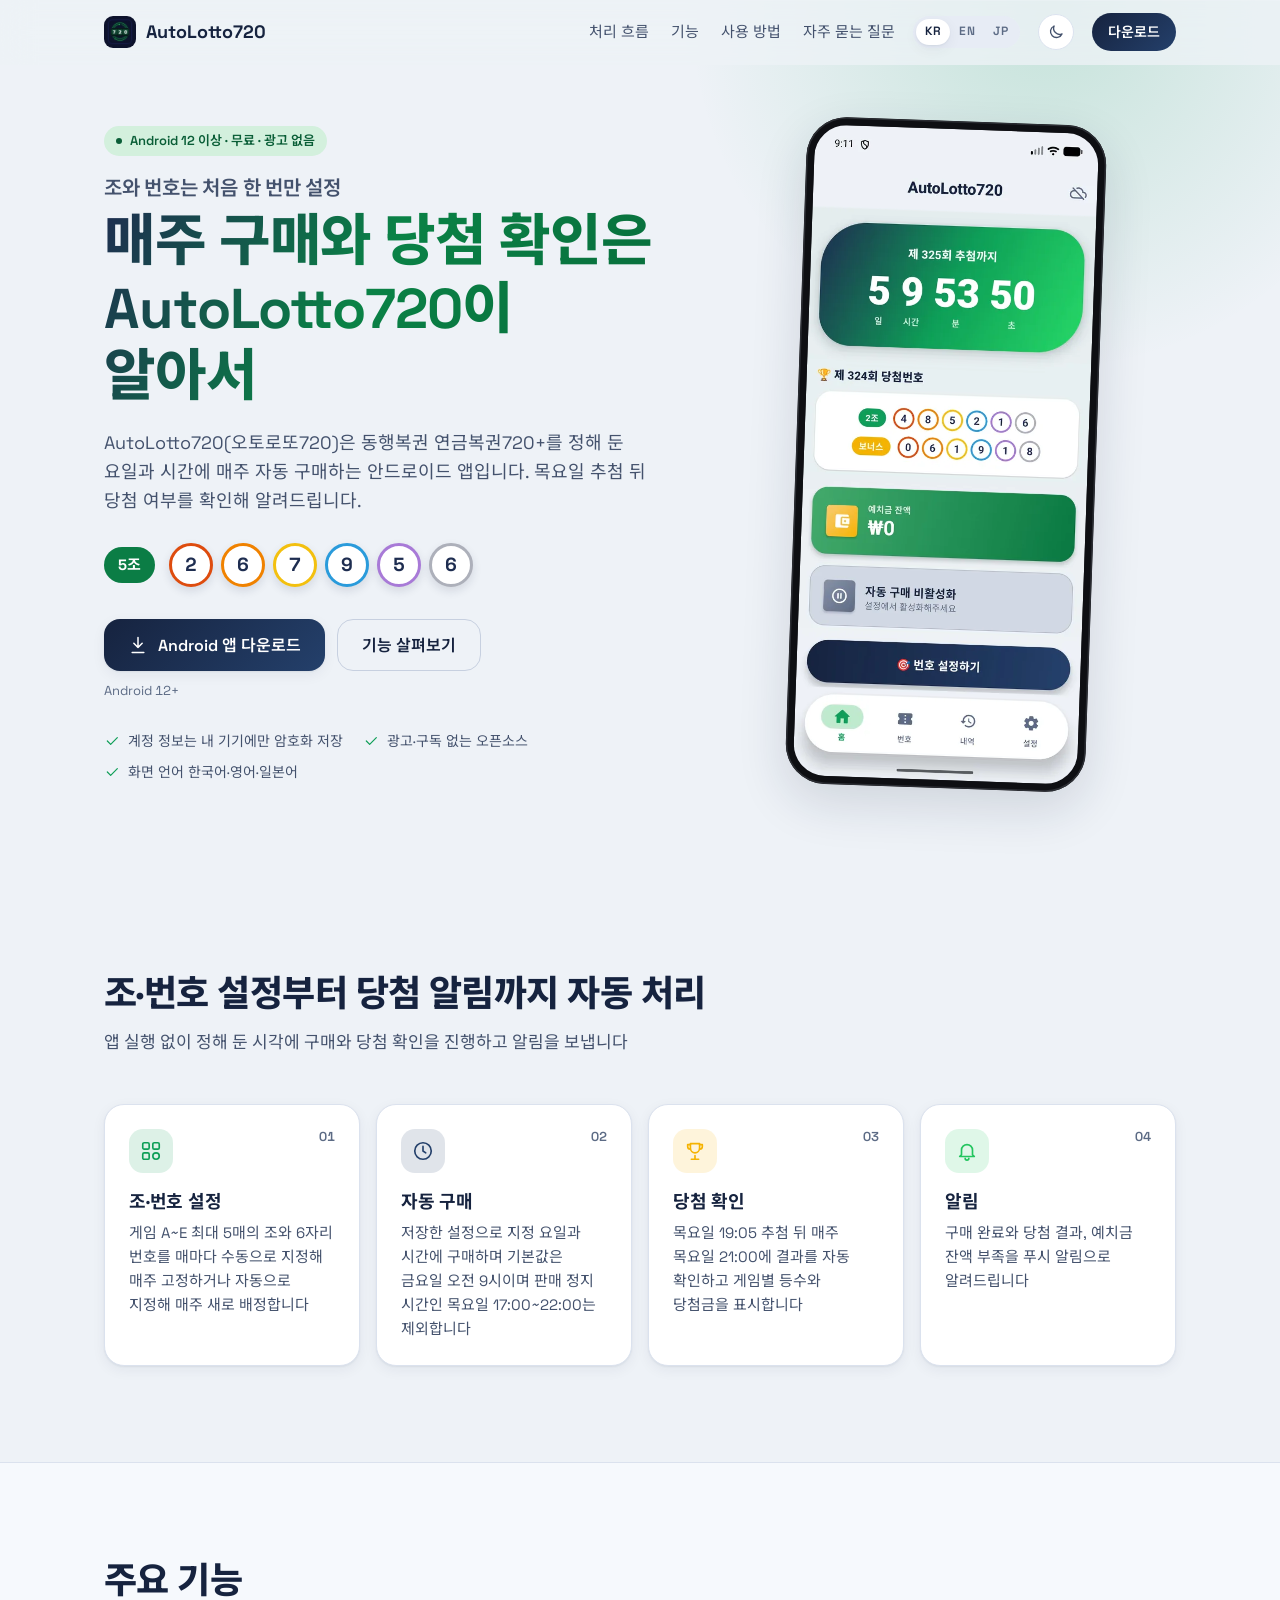
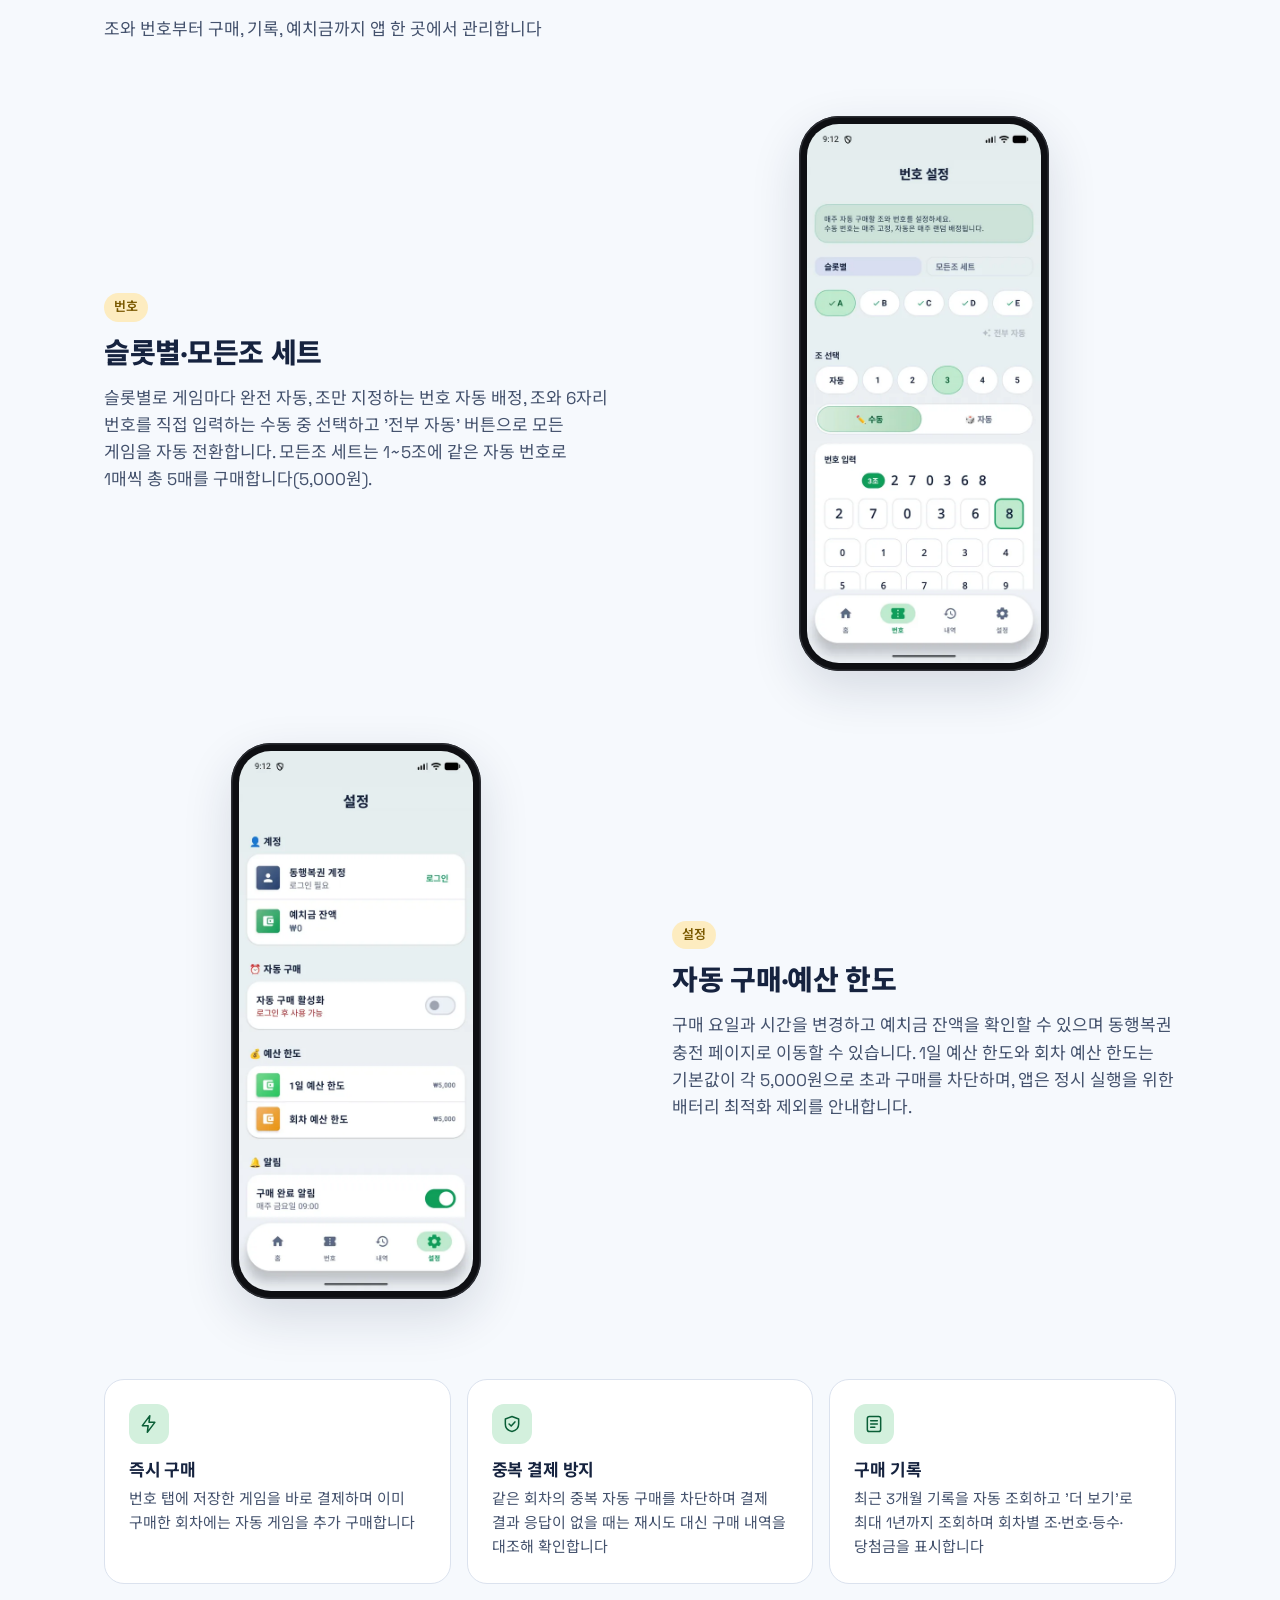
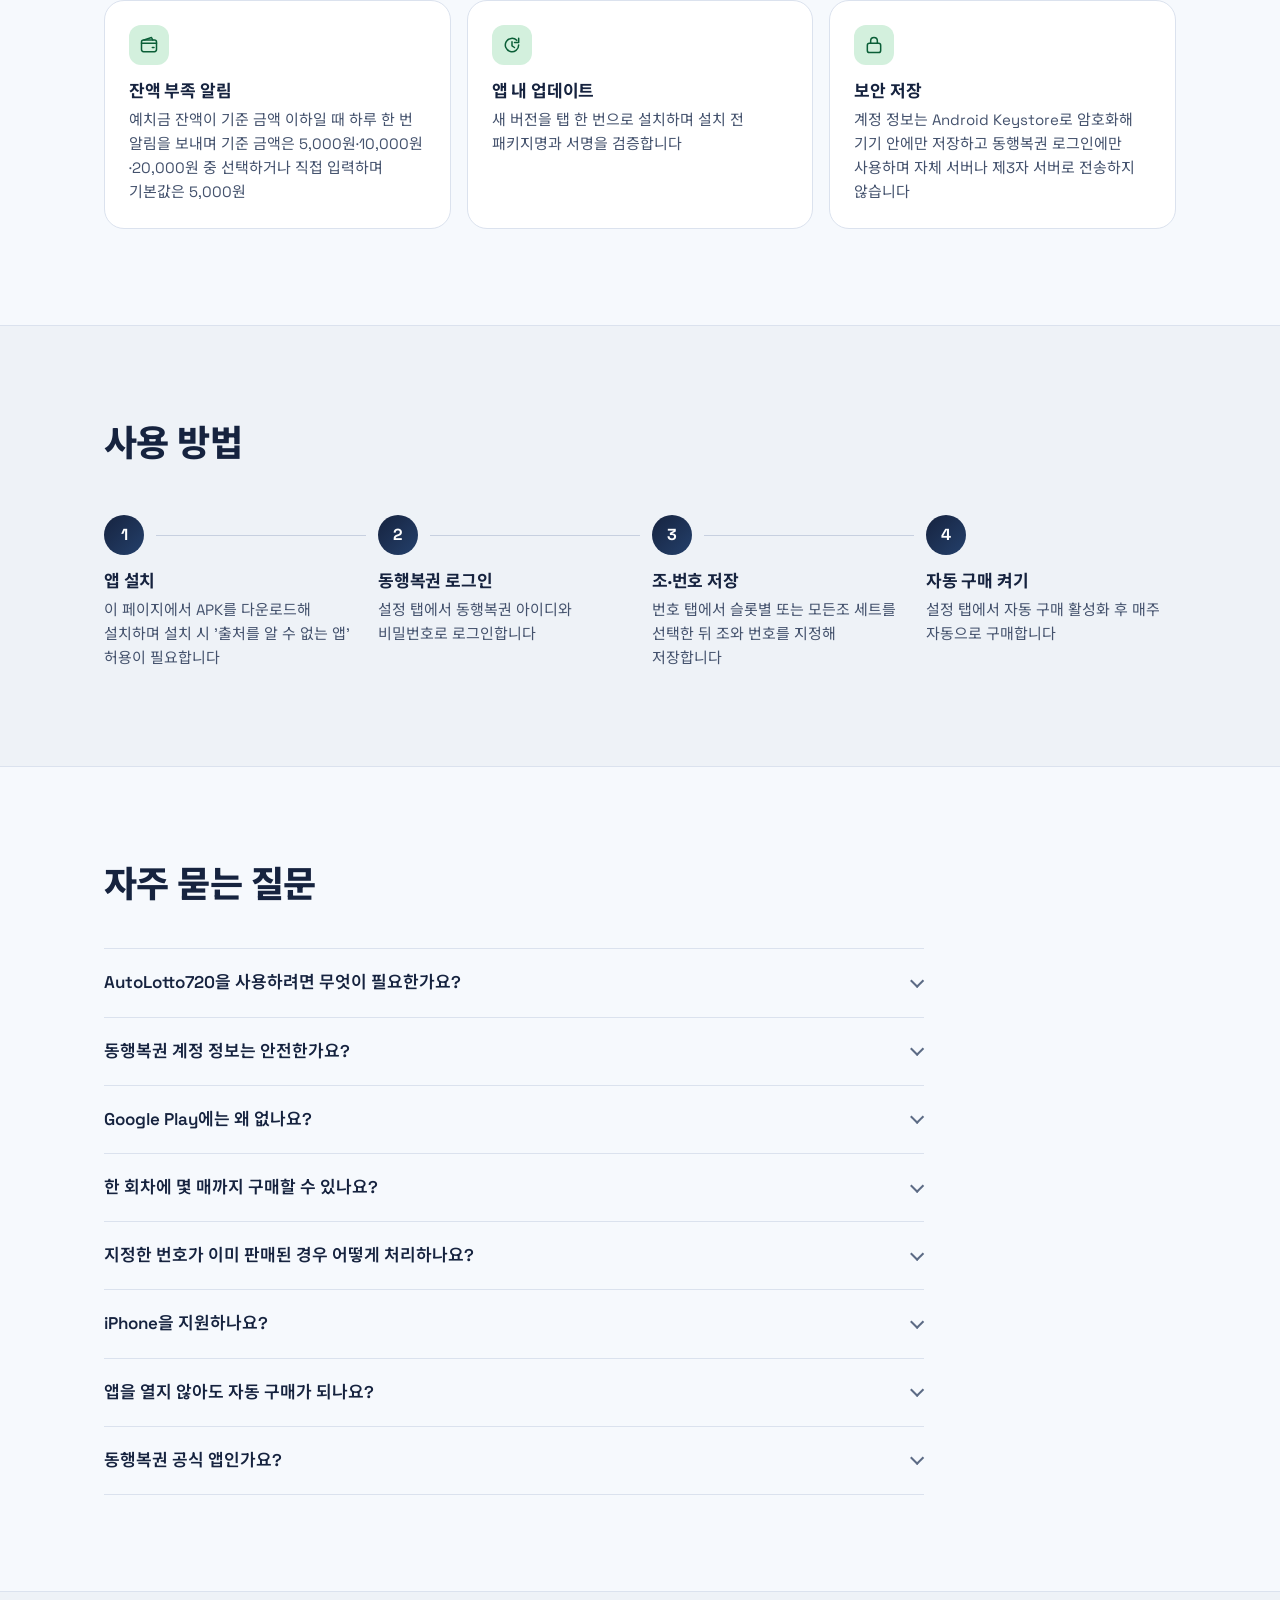
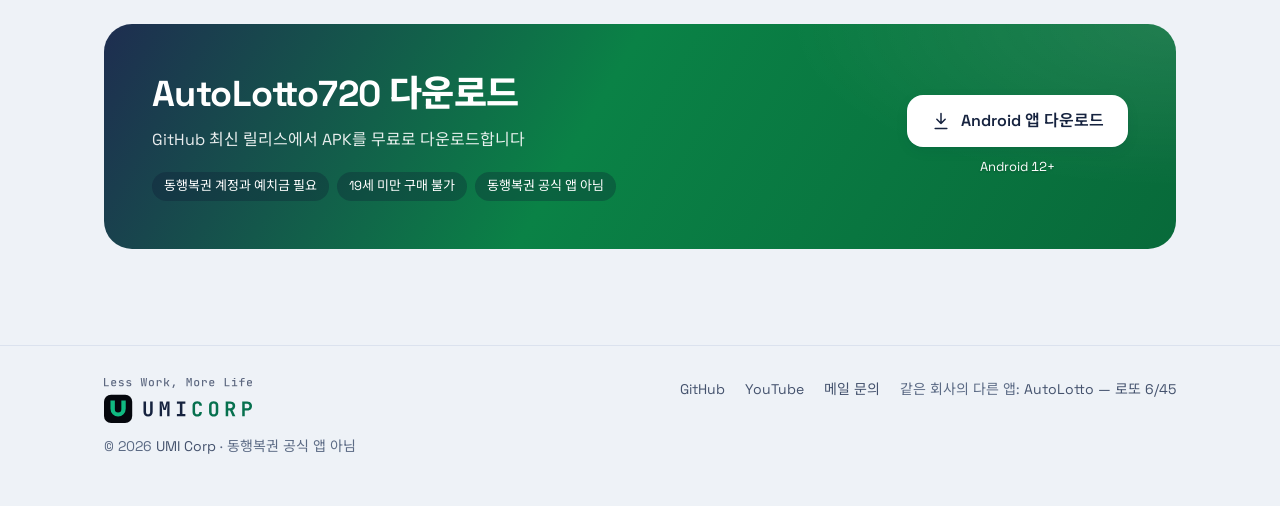
==== commit ffd640e9: "feat(site): 바닥글의 회사 로고를 슬로건 조합형으로 바꾼다 Co-Authored-By: Claude Fable 5.2 <noreply@anthropic.com>" ====
--- a/site/index.html
+++ b/site/index.html
@@ -40,7 +40,7 @@
 <script>window.dataLayer=window.dataLayer||[];function gtag(){dataLayer.push(arguments);}gtag('js',new Date());gtag('config','G-Q2ZL599WPJ');</script>
 <link rel="preload" href="assets/fonts/noto-sans-kr.woff2" as="font" type="font/woff2" crossorigin>
 <link rel="preload" href="assets/fonts/space-grotesk.woff2" as="font" type="font/woff2" crossorigin>
-<link rel="stylesheet" href="assets/site.css?v=20261111">
+<link rel="stylesheet" href="assets/site.css?v=20261111b">
 <script defer src="assets/site.js"></script>
 <script type="application/ld+json">
 {
@@ -282,7 +282,7 @@
 </main>
 <footer class="site-foot">
   <div class="wrap foot">
-    <p><a class="co-logo" href="https://umicorp.kr/" aria-label="UmiCorp"><img class="on-dark" src="assets/umicorp-horizontal-dark.svg" alt="" width="126" height="24" loading="lazy"><img class="on-light" src="assets/umicorp-horizontal-light.svg" alt="" width="126" height="24" loading="lazy"></a>© 2026 <a href="https://umicorp.kr">UMI Corp</a> · 동행복권 공식 앱 아님</p>
+    <p><a class="co-logo" href="https://umicorp.kr/" aria-label="UmiCorp — Less Work, More Life"><img class="on-dark" src="assets/umicorp-horizontal-slogan-dark.svg" alt="" width="148" height="45" loading="lazy"><img class="on-light" src="assets/umicorp-horizontal-slogan-light.svg" alt="" width="148" height="45" loading="lazy"></a>© 2026 <a href="https://umicorp.kr">UMI Corp</a> · 동행복권 공식 앱 아님</p>
     <nav aria-label="UMI Corp">
       <a href="https://github.com/umi-corp/autolotto720">GitHub</a>
       <a href="https://www.youtube.com/@UmiCorp">YouTube</a>
--- a/site/assets/site.css
+++ b/site/assets/site.css
@@ -259,9 +259,9 @@
 .foot nav { display: flex; flex-wrap: wrap; gap: 8px 20px; }
 .foot a { color: var(--text-2); text-decoration: none; }
 .foot a:hover { color: var(--text); text-decoration: underline; }
-/* 회사 로고: 가로형은 타일 높이 24px 이상(로고 사용 규칙) */
+/* 회사 로고: 슬로건 조합형, 타일 높이 28px(전체 높이 45px) */
 .co-logo { display: block; width: fit-content; margin-bottom: 12px; border-radius: 6px; }
-.co-logo img { display: block; width: auto; height: 24px; }
+.co-logo img { display: block; width: auto; height: 45px; }
 .co-logo .on-dark, [data-theme="dark"] .co-logo .on-light { display: none; }
 [data-theme="dark"] .co-logo .on-dark { display: block; }
 
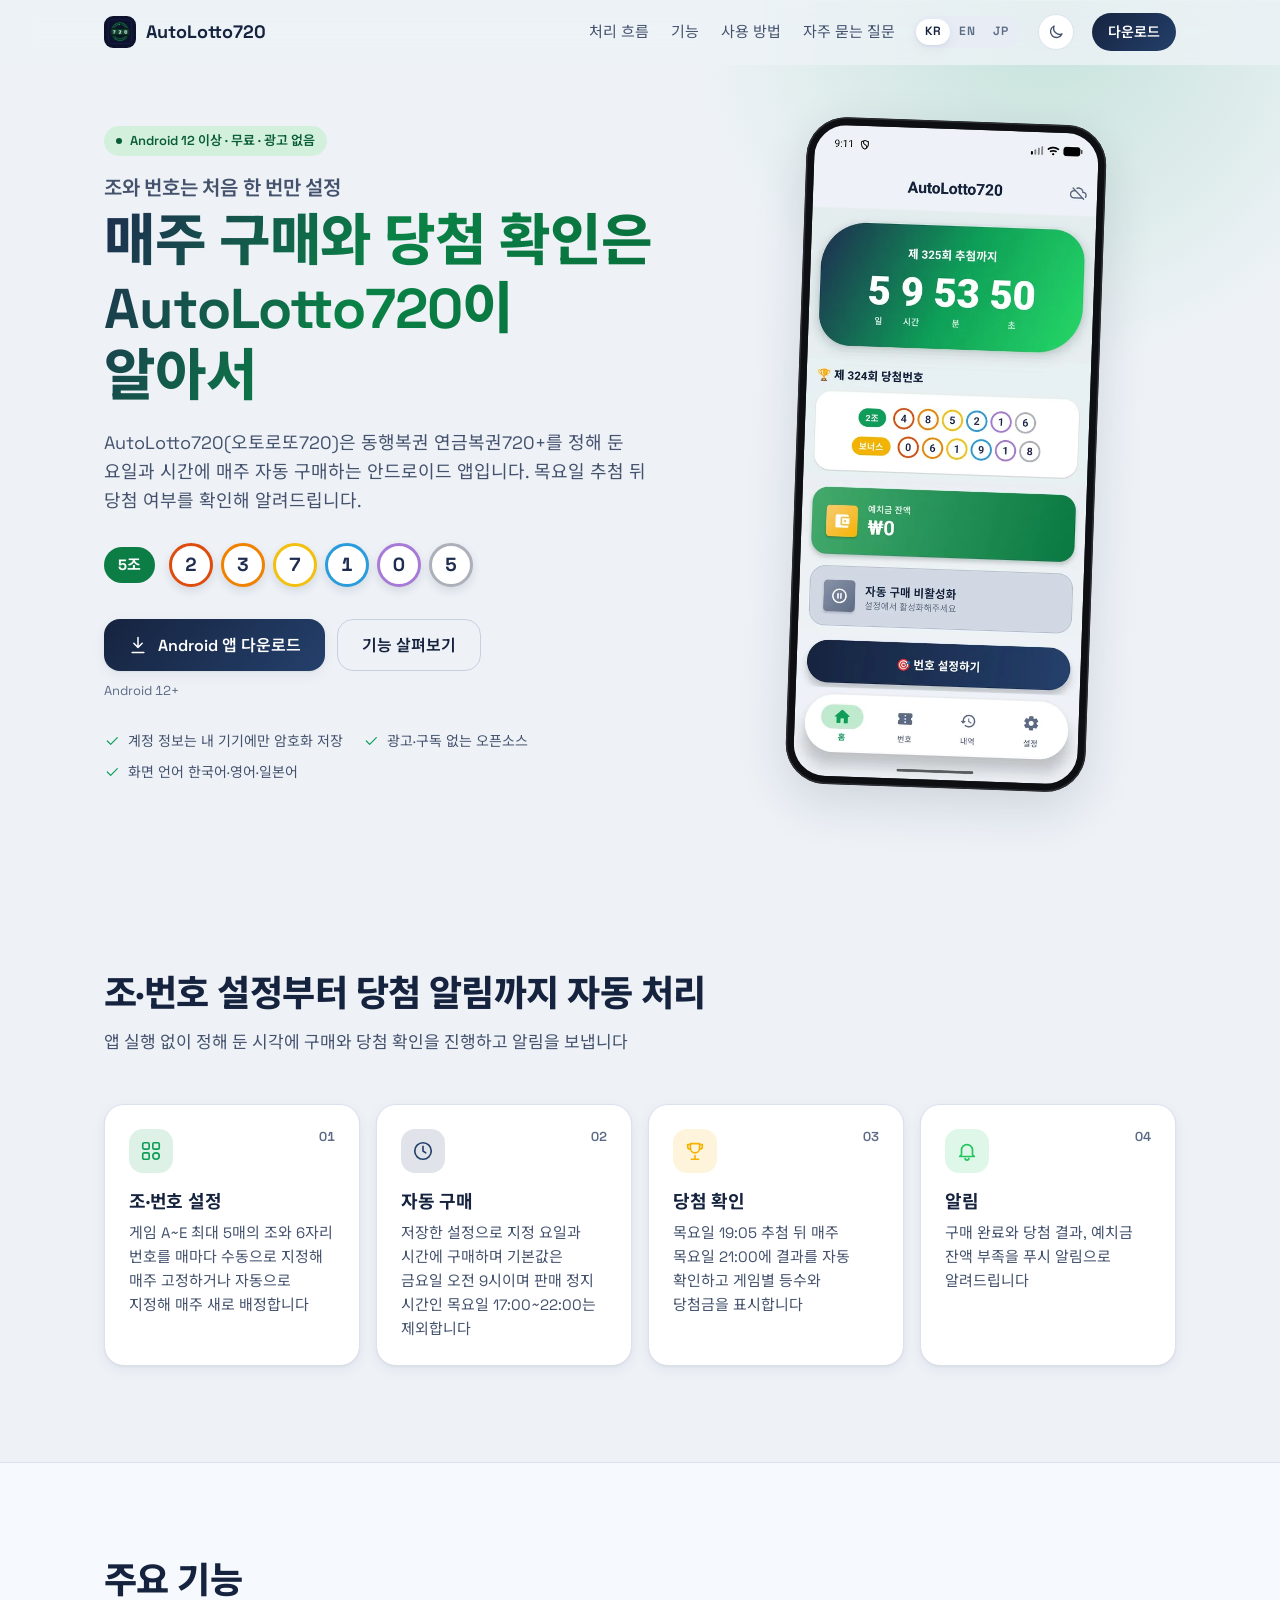
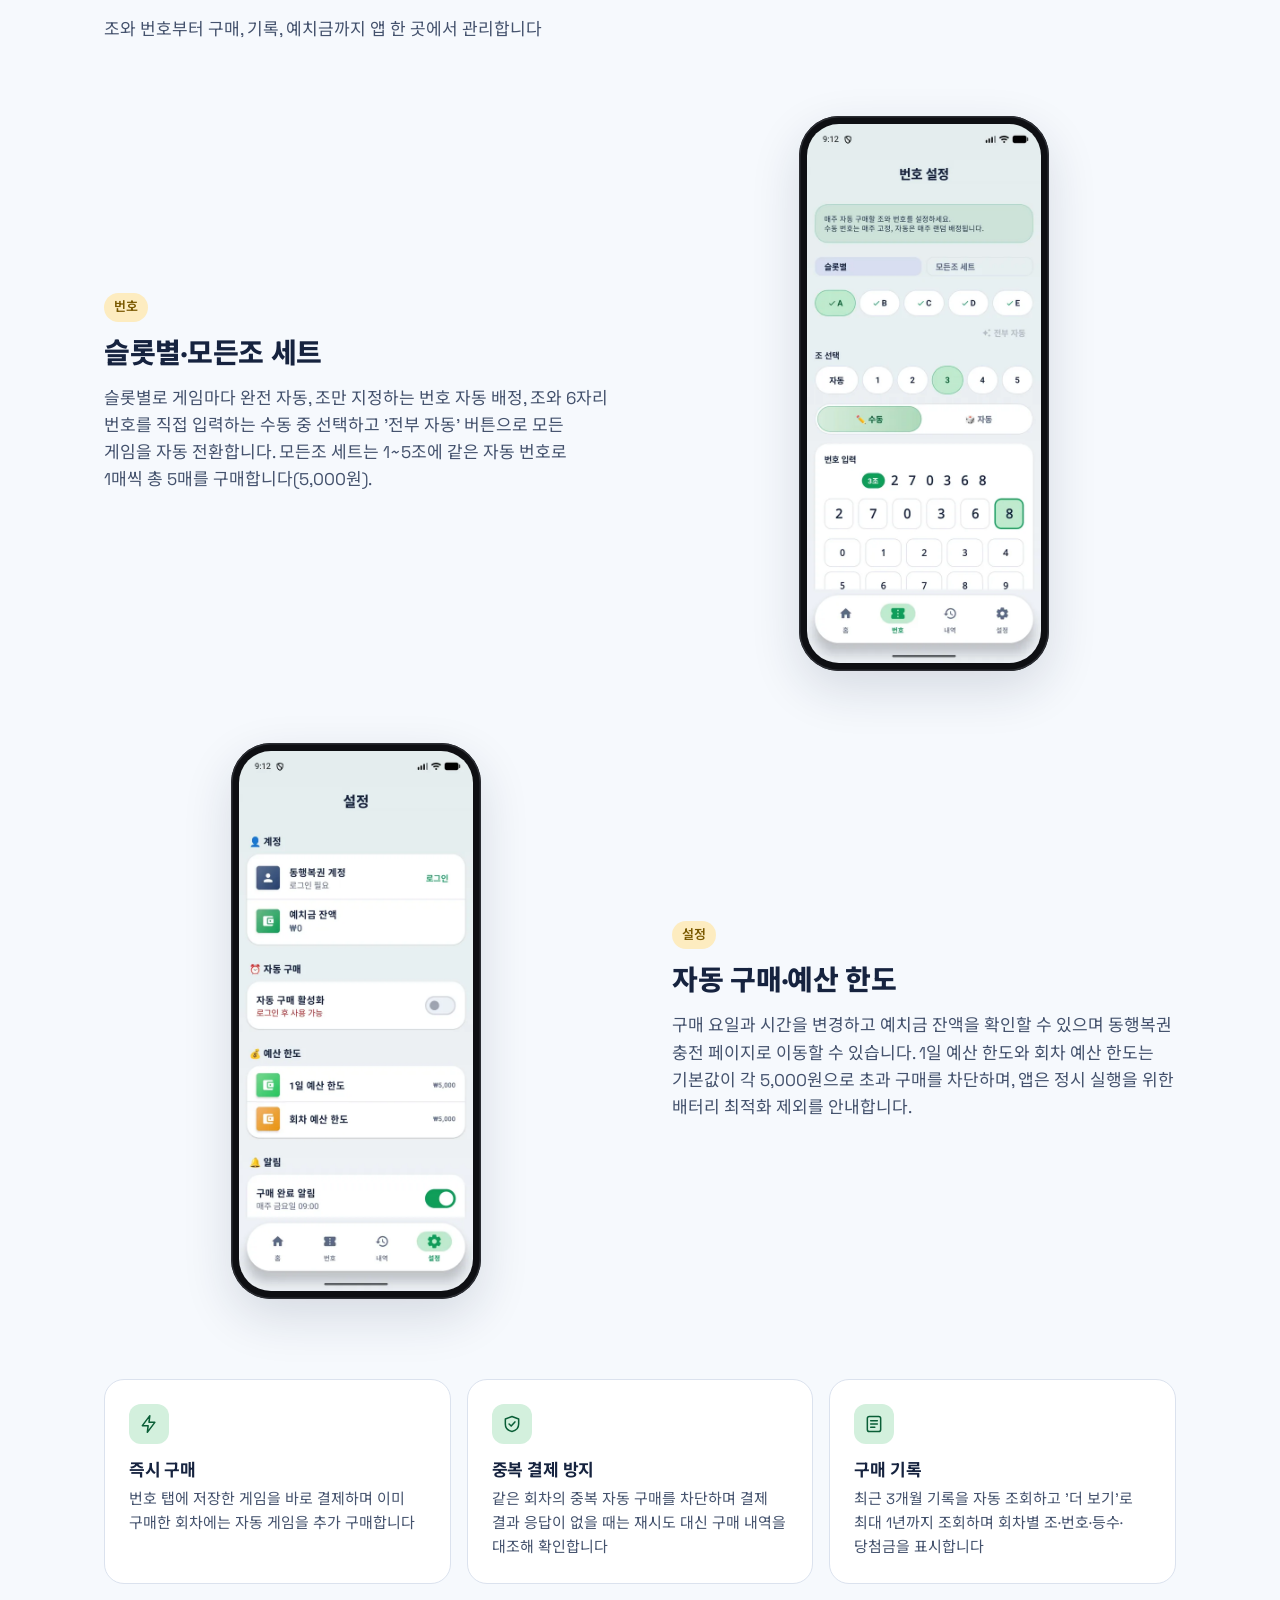
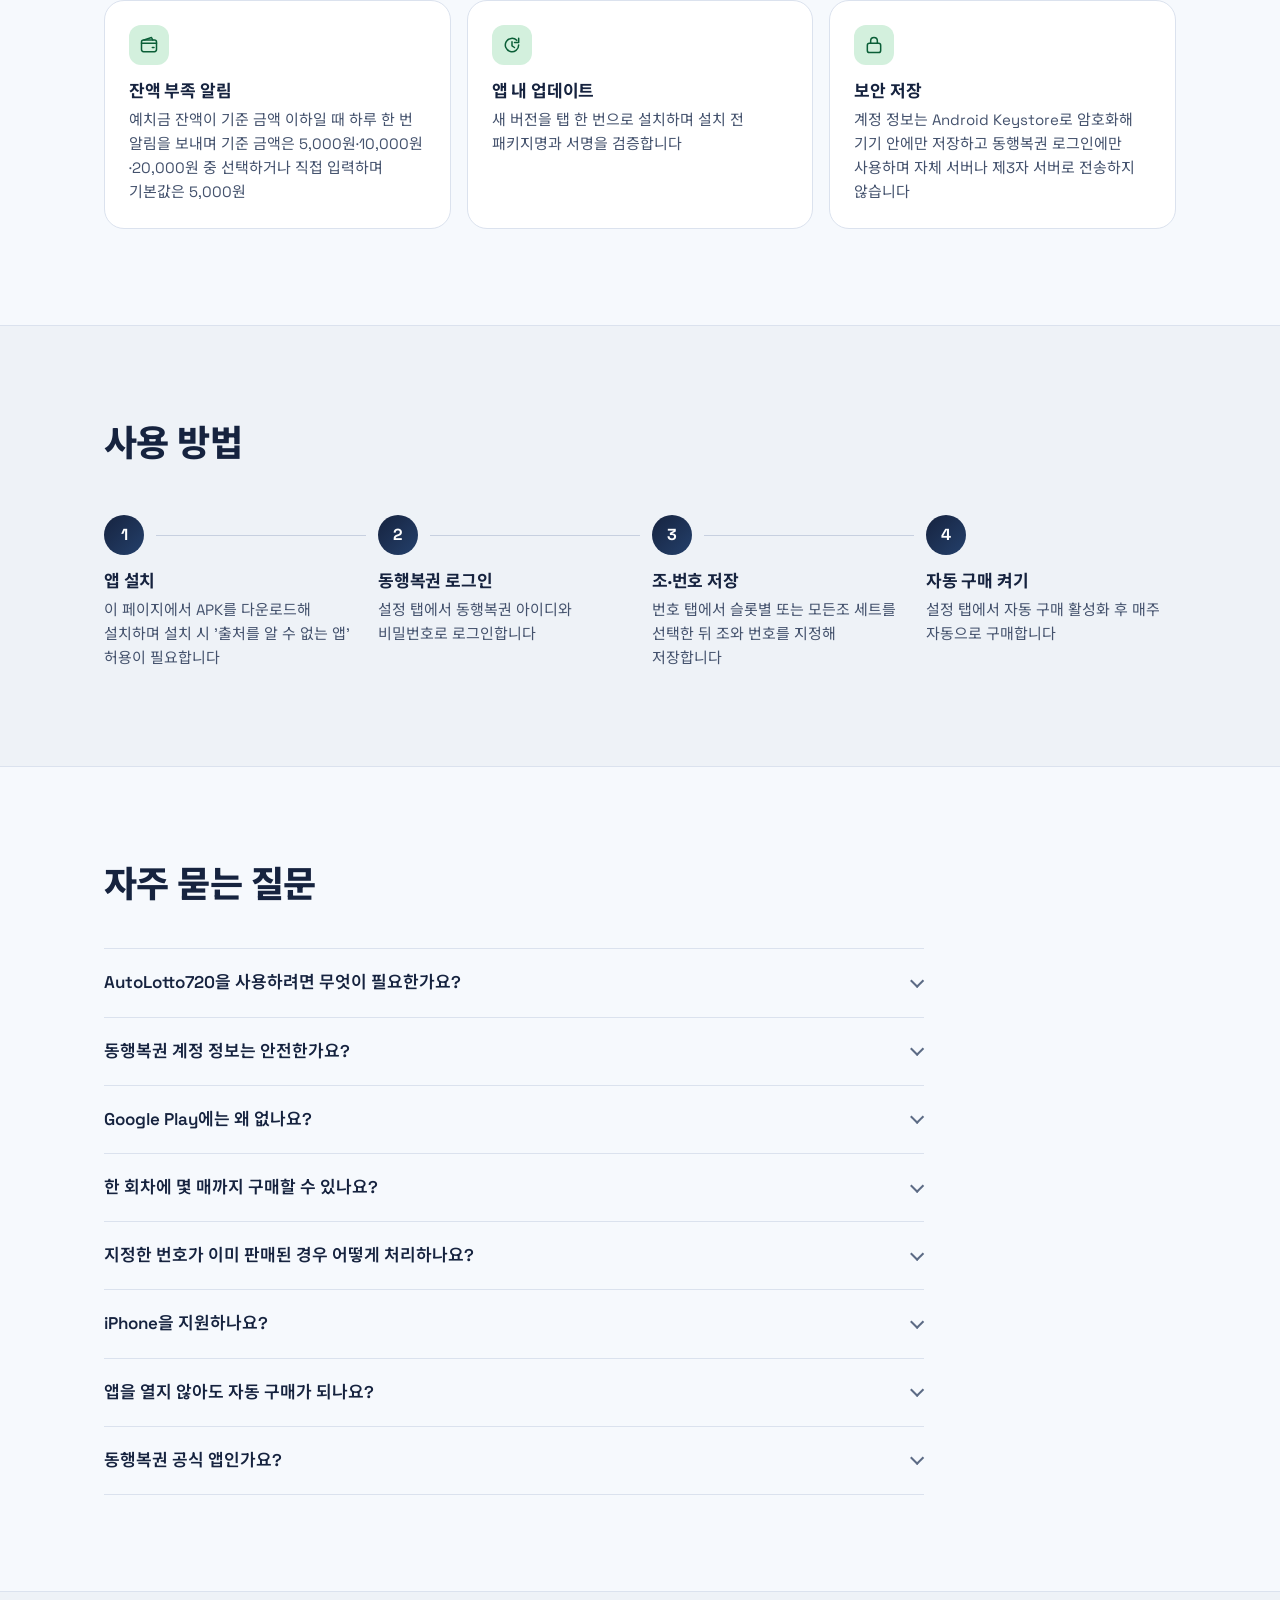
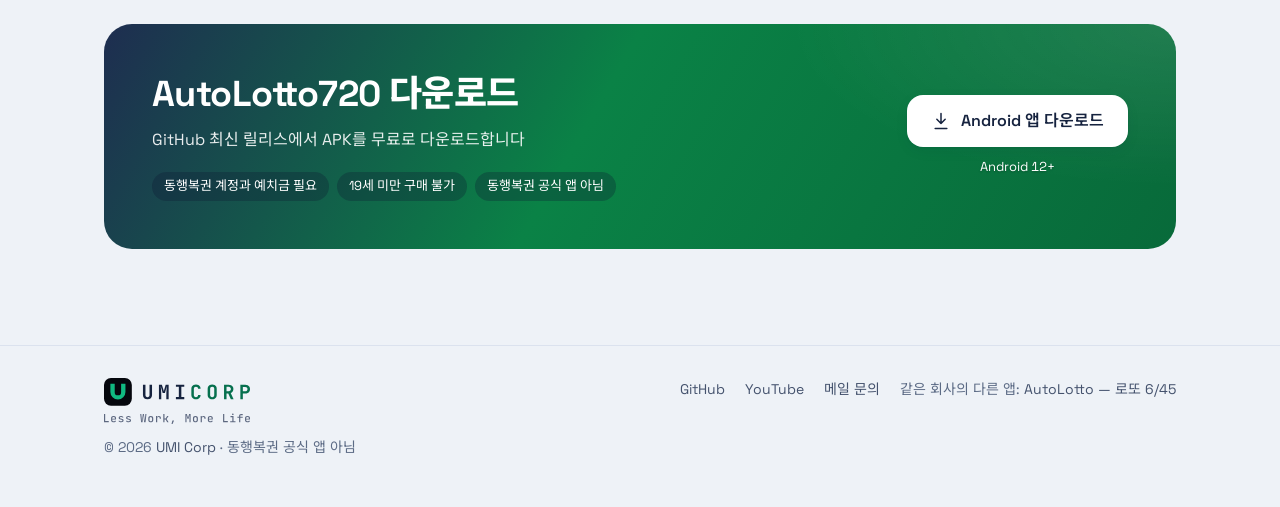
==== commit be44bd88: "feat(site): 바닥글의 회사 로고를 슬로건이 아래에 있는 조합형으로 바꾼다 Co-Authored-By: Claude Fable 5.2 <noreply@anthropic.co" ====
--- a/site/index.html
+++ b/site/index.html
@@ -40,7 +40,7 @@
 <script>window.dataLayer=window.dataLayer||[];function gtag(){dataLayer.push(arguments);}gtag('js',new Date());gtag('config','G-Q2ZL599WPJ');</script>
 <link rel="preload" href="assets/fonts/noto-sans-kr.woff2" as="font" type="font/woff2" crossorigin>
 <link rel="preload" href="assets/fonts/space-grotesk.woff2" as="font" type="font/woff2" crossorigin>
-<link rel="stylesheet" href="assets/site.css?v=20261111b">
+<link rel="stylesheet" href="assets/site.css?v=20261111c">
 <script defer src="assets/site.js"></script>
 <script type="application/ld+json">
 {
@@ -282,7 +282,7 @@
 </main>
 <footer class="site-foot">
   <div class="wrap foot">
-    <p><a class="co-logo" href="https://umicorp.kr/" aria-label="UmiCorp — Less Work, More Life"><img class="on-dark" src="assets/umicorp-horizontal-slogan-dark.svg" alt="" width="148" height="45" loading="lazy"><img class="on-light" src="assets/umicorp-horizontal-slogan-light.svg" alt="" width="148" height="45" loading="lazy"></a>© 2026 <a href="https://umicorp.kr">UMI Corp</a> · 동행복권 공식 앱 아님</p>
+    <p><a class="co-logo" href="https://umicorp.kr/" aria-label="UmiCorp — Less Work, More Life"><img class="on-dark" src="assets/umicorp-horizontal-slogan-below-dark.svg" alt="" width="146" height="46" loading="lazy"><img class="on-light" src="assets/umicorp-horizontal-slogan-below-light.svg" alt="" width="146" height="46" loading="lazy"></a>© 2026 <a href="https://umicorp.kr">UMI Corp</a> · 동행복권 공식 앱 아님</p>
     <nav aria-label="UMI Corp">
       <a href="https://github.com/umi-corp/autolotto720">GitHub</a>
       <a href="https://www.youtube.com/@UmiCorp">YouTube</a>
--- a/site/assets/site.css
+++ b/site/assets/site.css
@@ -259,9 +259,9 @@
 .foot nav { display: flex; flex-wrap: wrap; gap: 8px 20px; }
 .foot a { color: var(--text-2); text-decoration: none; }
 .foot a:hover { color: var(--text); text-decoration: underline; }
-/* 회사 로고: 슬로건 조합형, 타일 높이 28px(전체 높이 45px) */
+/* 회사 로고: 슬로건이 아래에 있는 조합형, 타일 높이 28px(전체 높이 46px) */
 .co-logo { display: block; width: fit-content; margin-bottom: 12px; border-radius: 6px; }
-.co-logo img { display: block; width: auto; height: 45px; }
+.co-logo img { display: block; width: auto; height: 46px; }
 .co-logo .on-dark, [data-theme="dark"] .co-logo .on-light { display: none; }
 [data-theme="dark"] .co-logo .on-dark { display: block; }
 
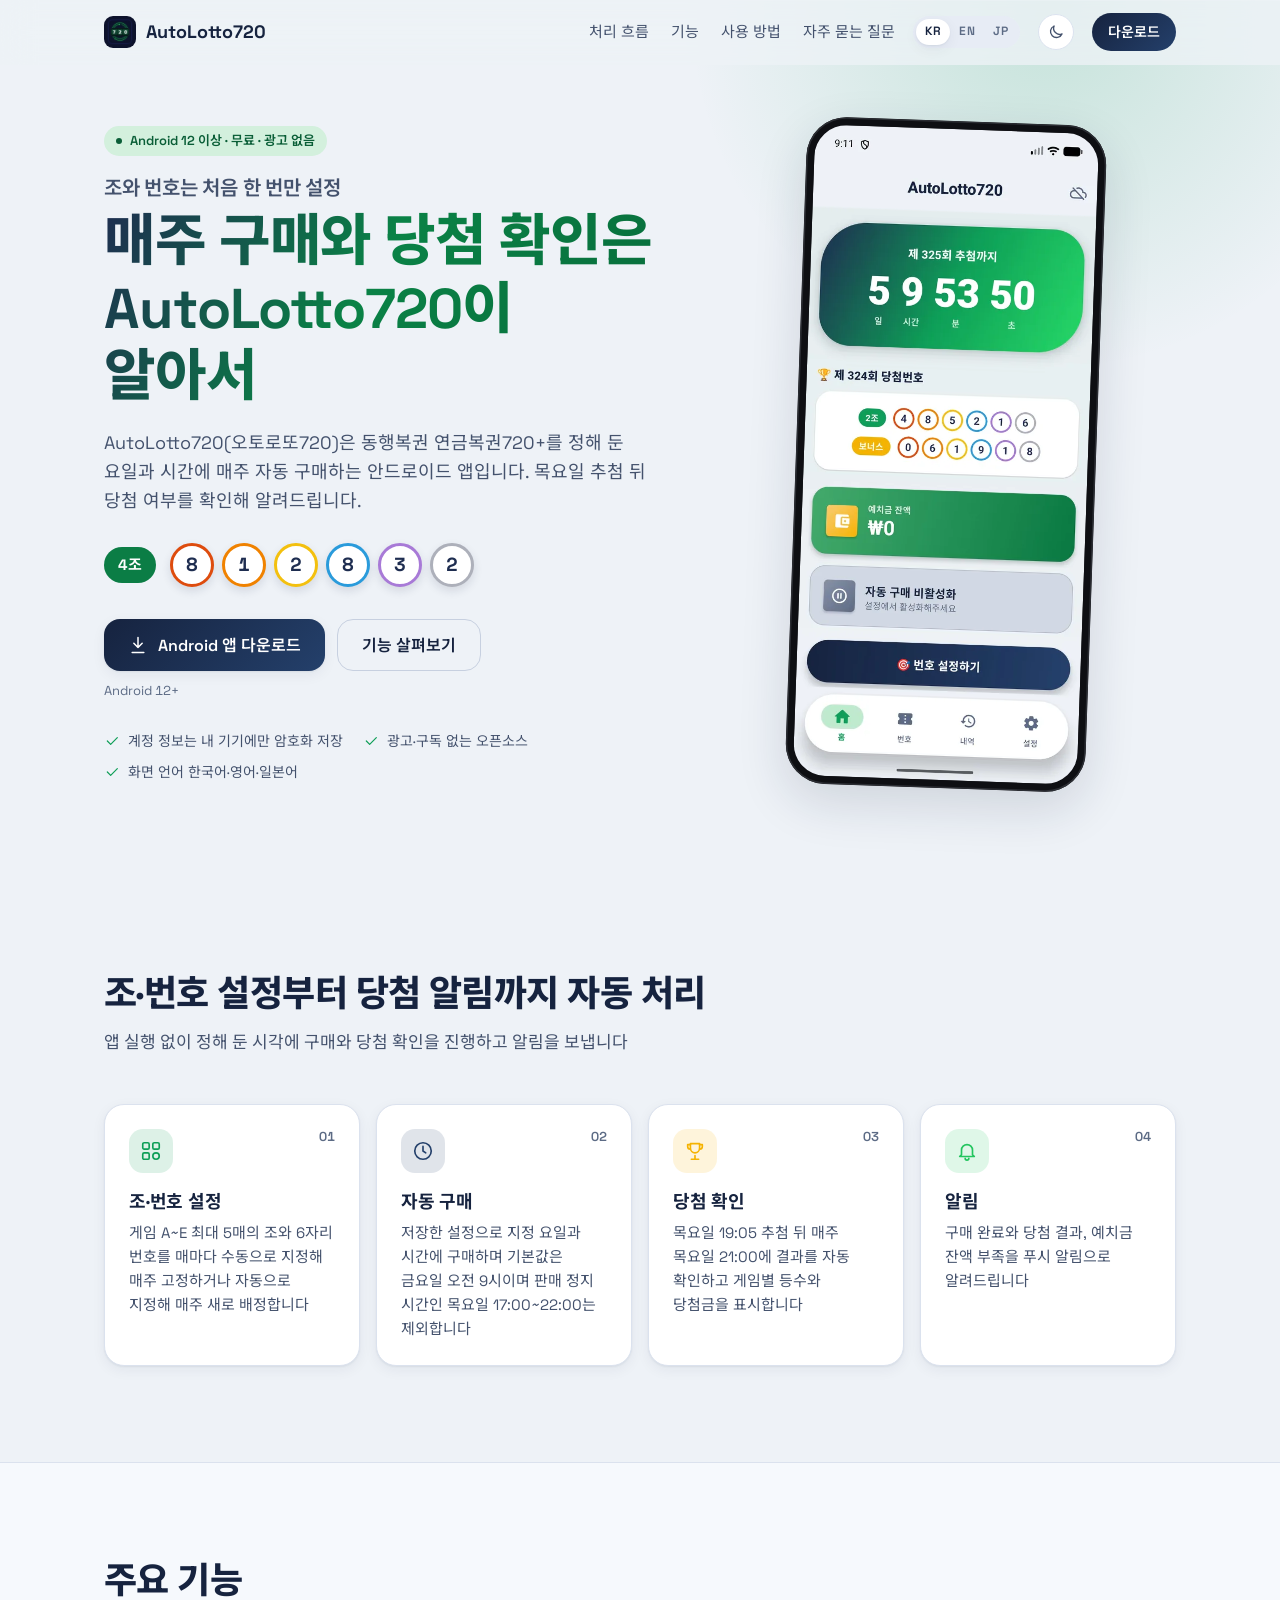
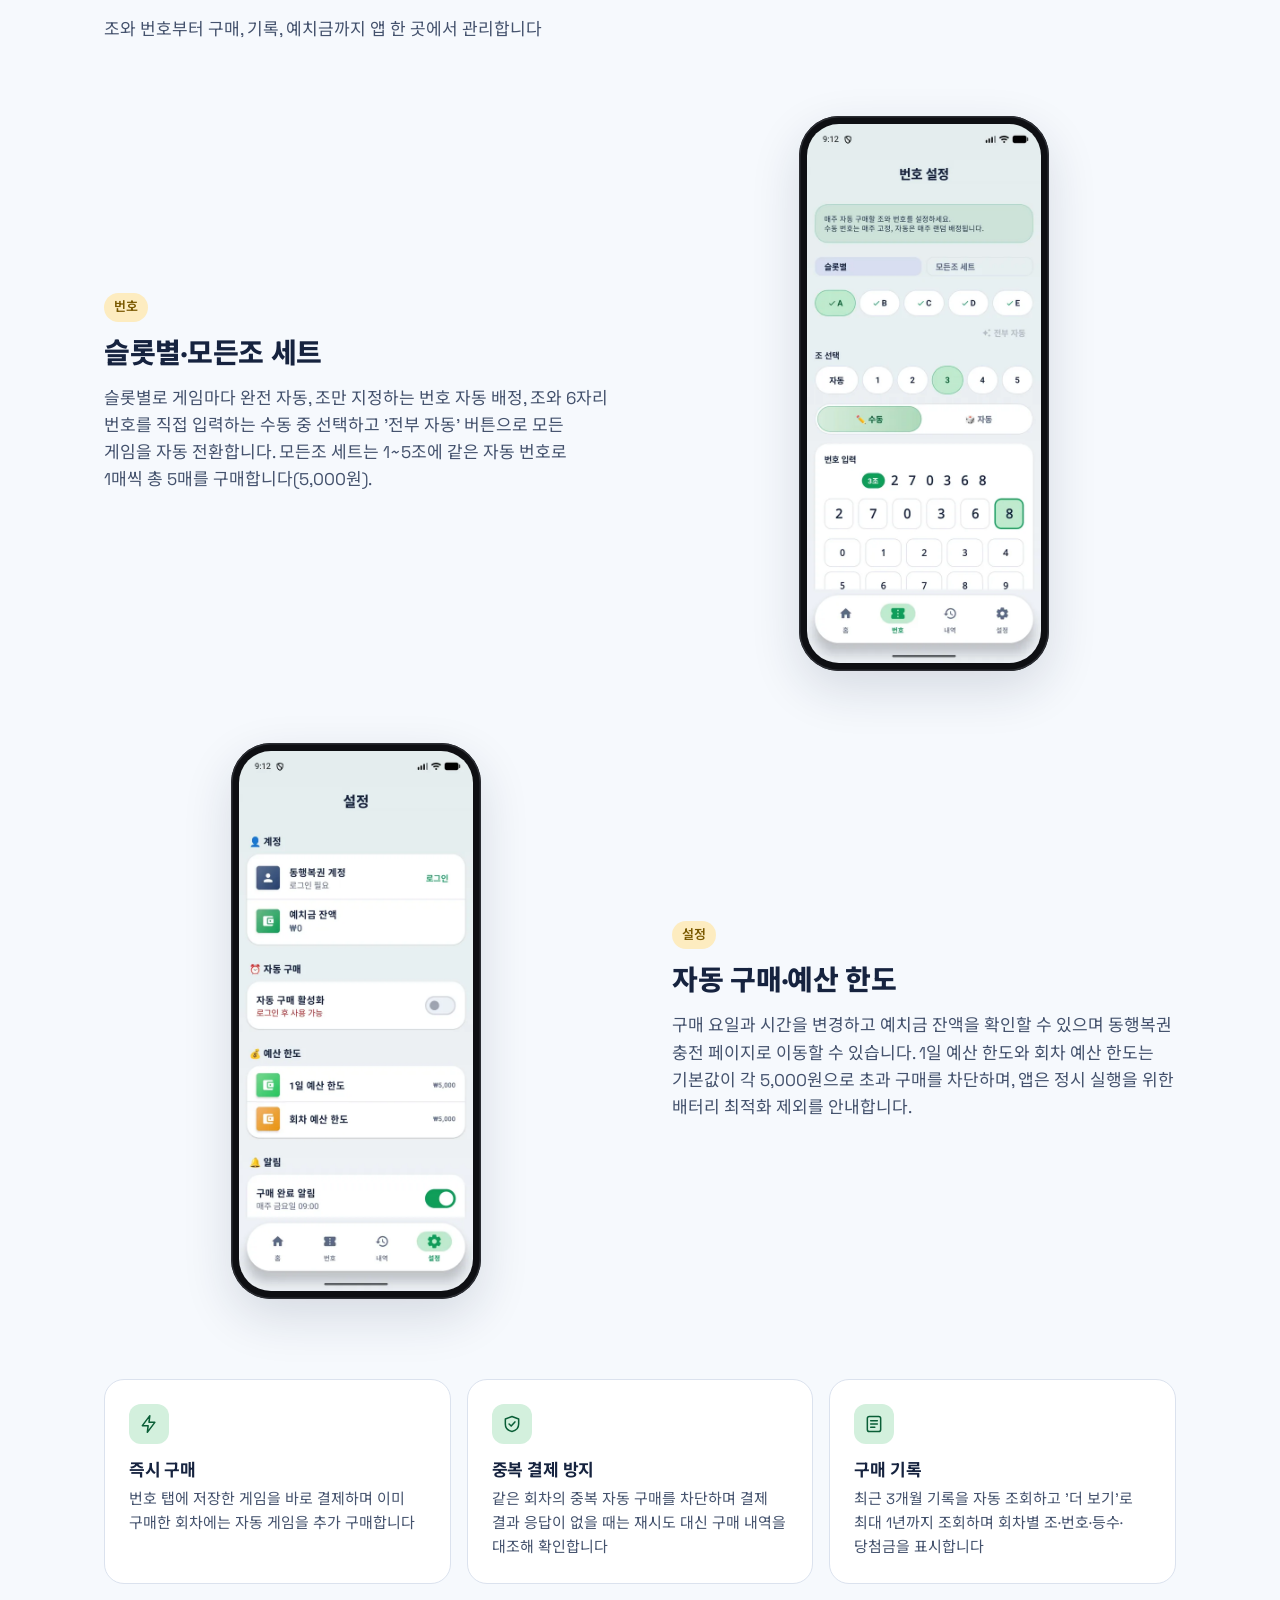
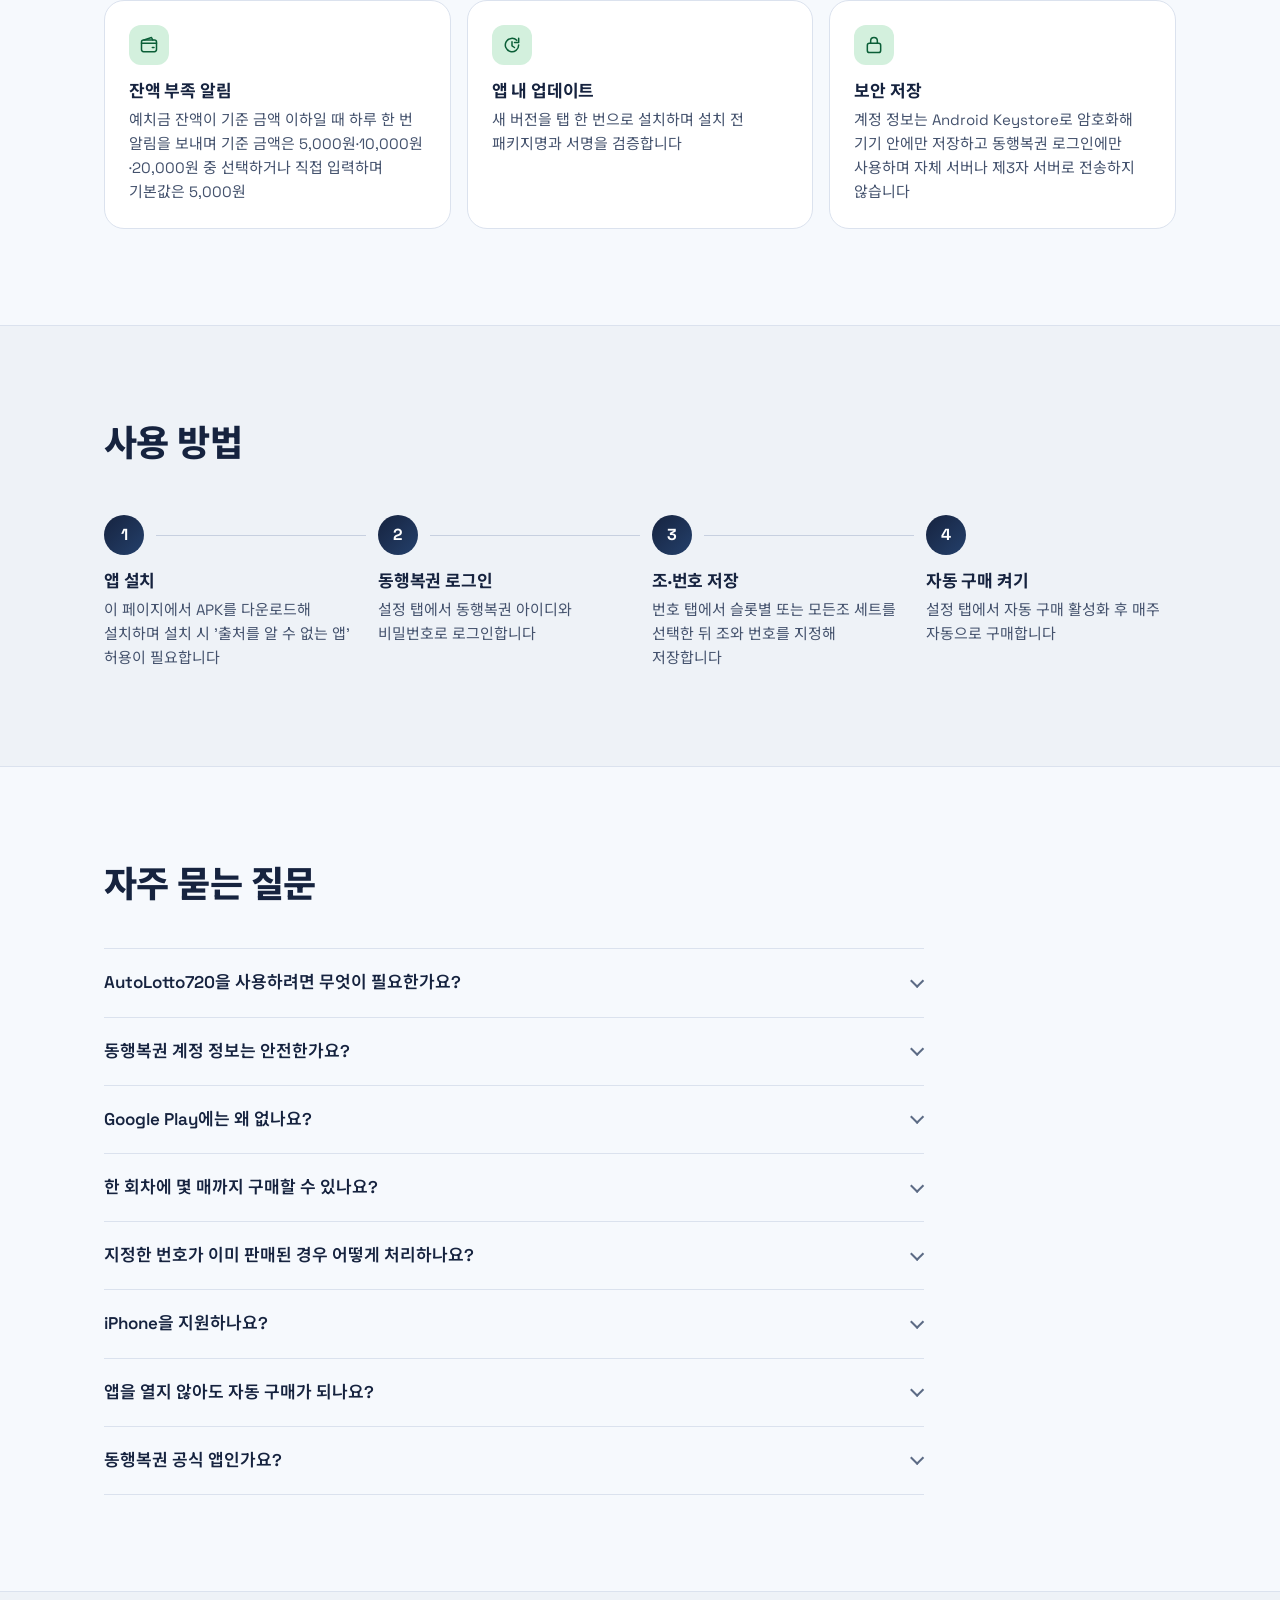
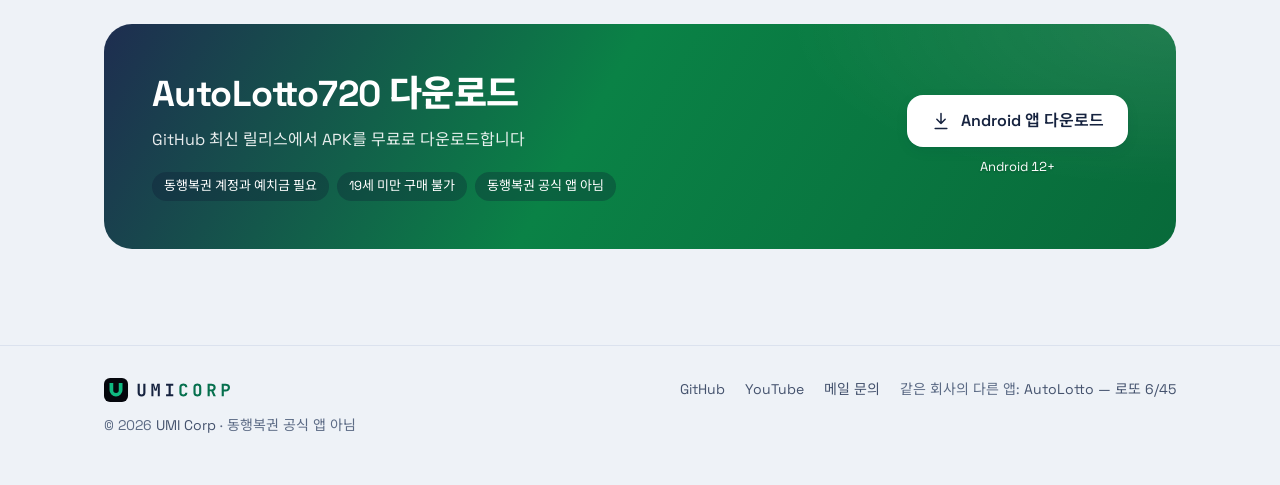
==== commit b133e94e: "feat(site): 바닥글의 회사 로고를 슬로건 없는 가로형으로 되돌린다 Co-Authored-By: Claude Fable 5.2 <noreply@anthropic.com>" ====
--- a/site/index.html
+++ b/site/index.html
@@ -40,7 +40,7 @@
 <script>window.dataLayer=window.dataLayer||[];function gtag(){dataLayer.push(arguments);}gtag('js',new Date());gtag('config','G-Q2ZL599WPJ');</script>
 <link rel="preload" href="assets/fonts/noto-sans-kr.woff2" as="font" type="font/woff2" crossorigin>
 <link rel="preload" href="assets/fonts/space-grotesk.woff2" as="font" type="font/woff2" crossorigin>
-<link rel="stylesheet" href="assets/site.css?v=20261111c">
+<link rel="stylesheet" href="assets/site.css?v=20261111d">
 <script defer src="assets/site.js"></script>
 <script type="application/ld+json">
 {
@@ -282,7 +282,7 @@
 </main>
 <footer class="site-foot">
   <div class="wrap foot">
-    <p><a class="co-logo" href="https://umicorp.kr/" aria-label="UmiCorp — Less Work, More Life"><img class="on-dark" src="assets/umicorp-horizontal-slogan-below-dark.svg" alt="" width="146" height="46" loading="lazy"><img class="on-light" src="assets/umicorp-horizontal-slogan-below-light.svg" alt="" width="146" height="46" loading="lazy"></a>© 2026 <a href="https://umicorp.kr">UMI Corp</a> · 동행복권 공식 앱 아님</p>
+    <p><a class="co-logo" href="https://umicorp.kr/" aria-label="UmiCorp"><img class="on-dark" src="assets/umicorp-horizontal-dark.svg" alt="" width="126" height="24" loading="lazy"><img class="on-light" src="assets/umicorp-horizontal-light.svg" alt="" width="126" height="24" loading="lazy"></a>© 2026 <a href="https://umicorp.kr">UMI Corp</a> · 동행복권 공식 앱 아님</p>
     <nav aria-label="UMI Corp">
       <a href="https://github.com/umi-corp/autolotto720">GitHub</a>
       <a href="https://www.youtube.com/@UmiCorp">YouTube</a>
--- a/site/assets/site.css
+++ b/site/assets/site.css
@@ -259,9 +259,9 @@
 .foot nav { display: flex; flex-wrap: wrap; gap: 8px 20px; }
 .foot a { color: var(--text-2); text-decoration: none; }
 .foot a:hover { color: var(--text); text-decoration: underline; }
-/* 회사 로고: 슬로건이 아래에 있는 조합형, 타일 높이 28px(전체 높이 46px) */
+/* 회사 로고: 가로형은 타일 높이 24px 이상(로고 사용 규칙) */
 .co-logo { display: block; width: fit-content; margin-bottom: 12px; border-radius: 6px; }
-.co-logo img { display: block; width: auto; height: 46px; }
+.co-logo img { display: block; width: auto; height: 24px; }
 .co-logo .on-dark, [data-theme="dark"] .co-logo .on-light { display: none; }
 [data-theme="dark"] .co-logo .on-dark { display: block; }
 
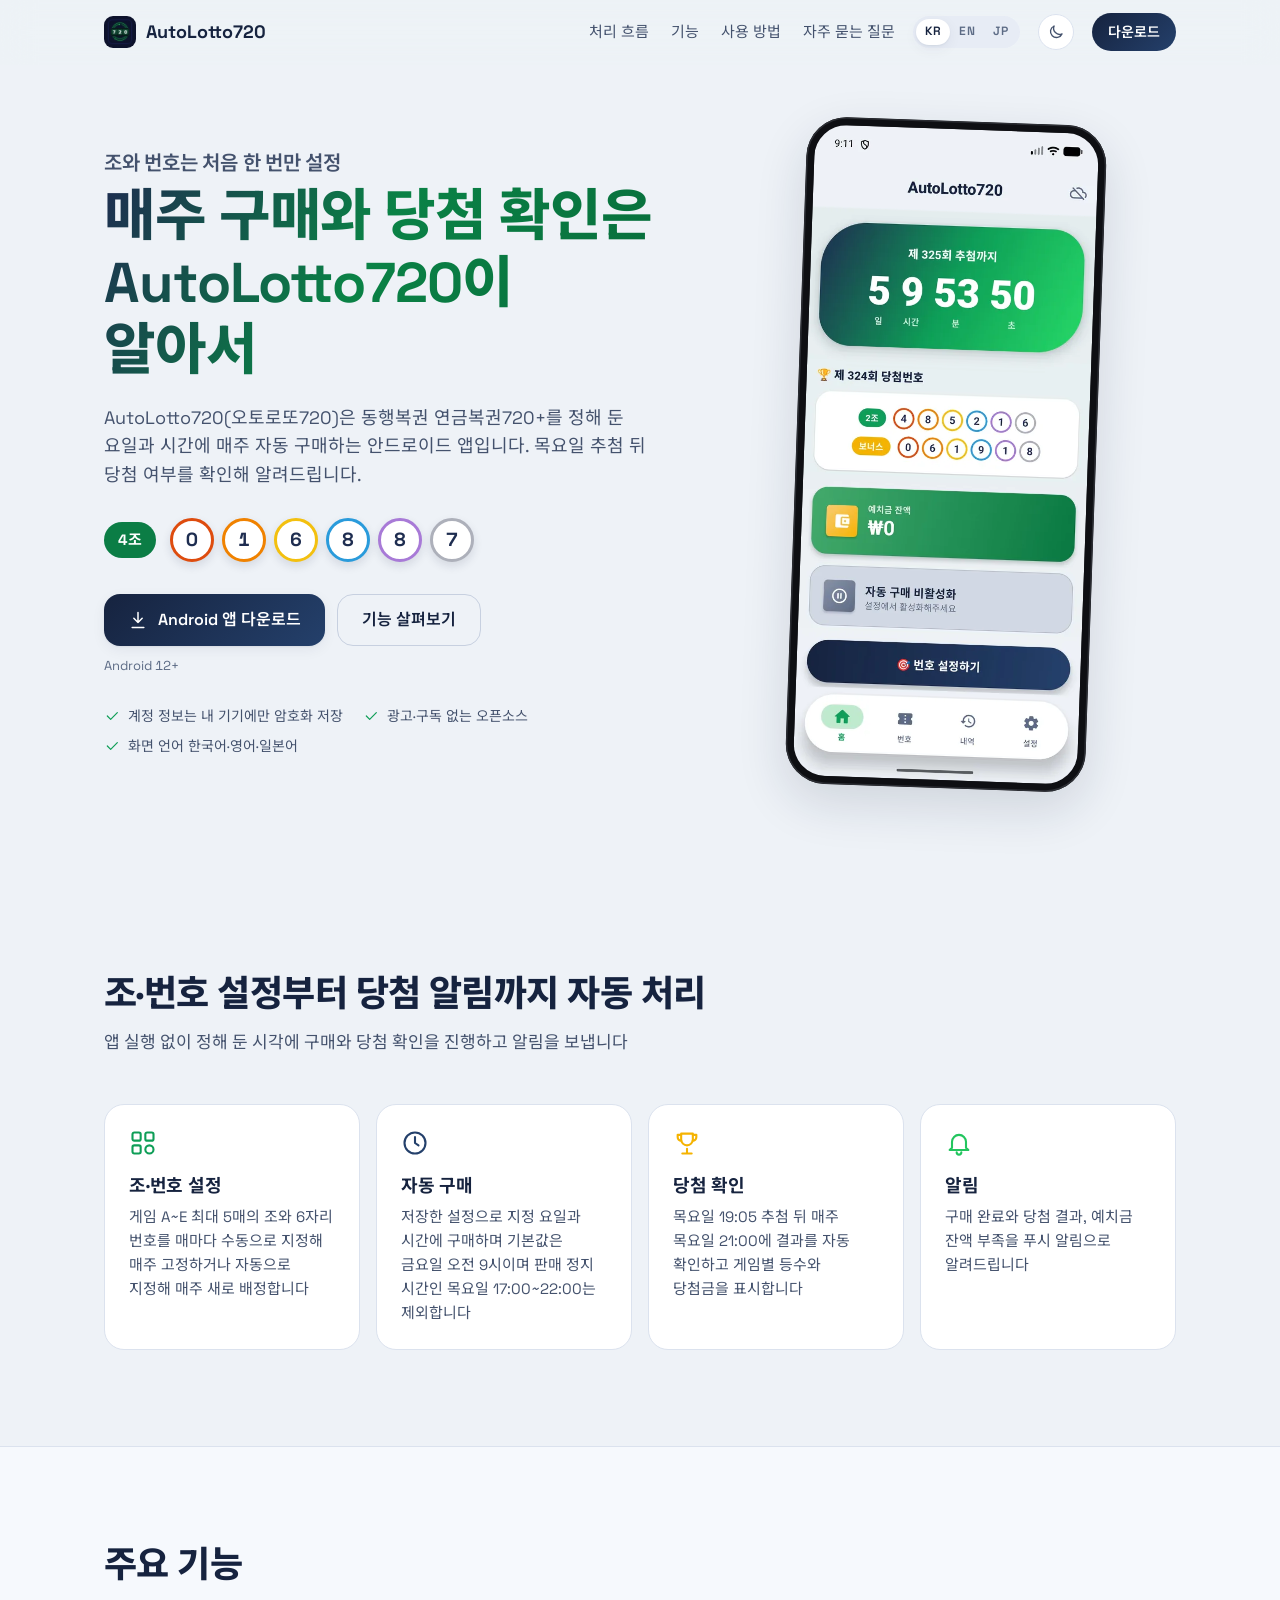
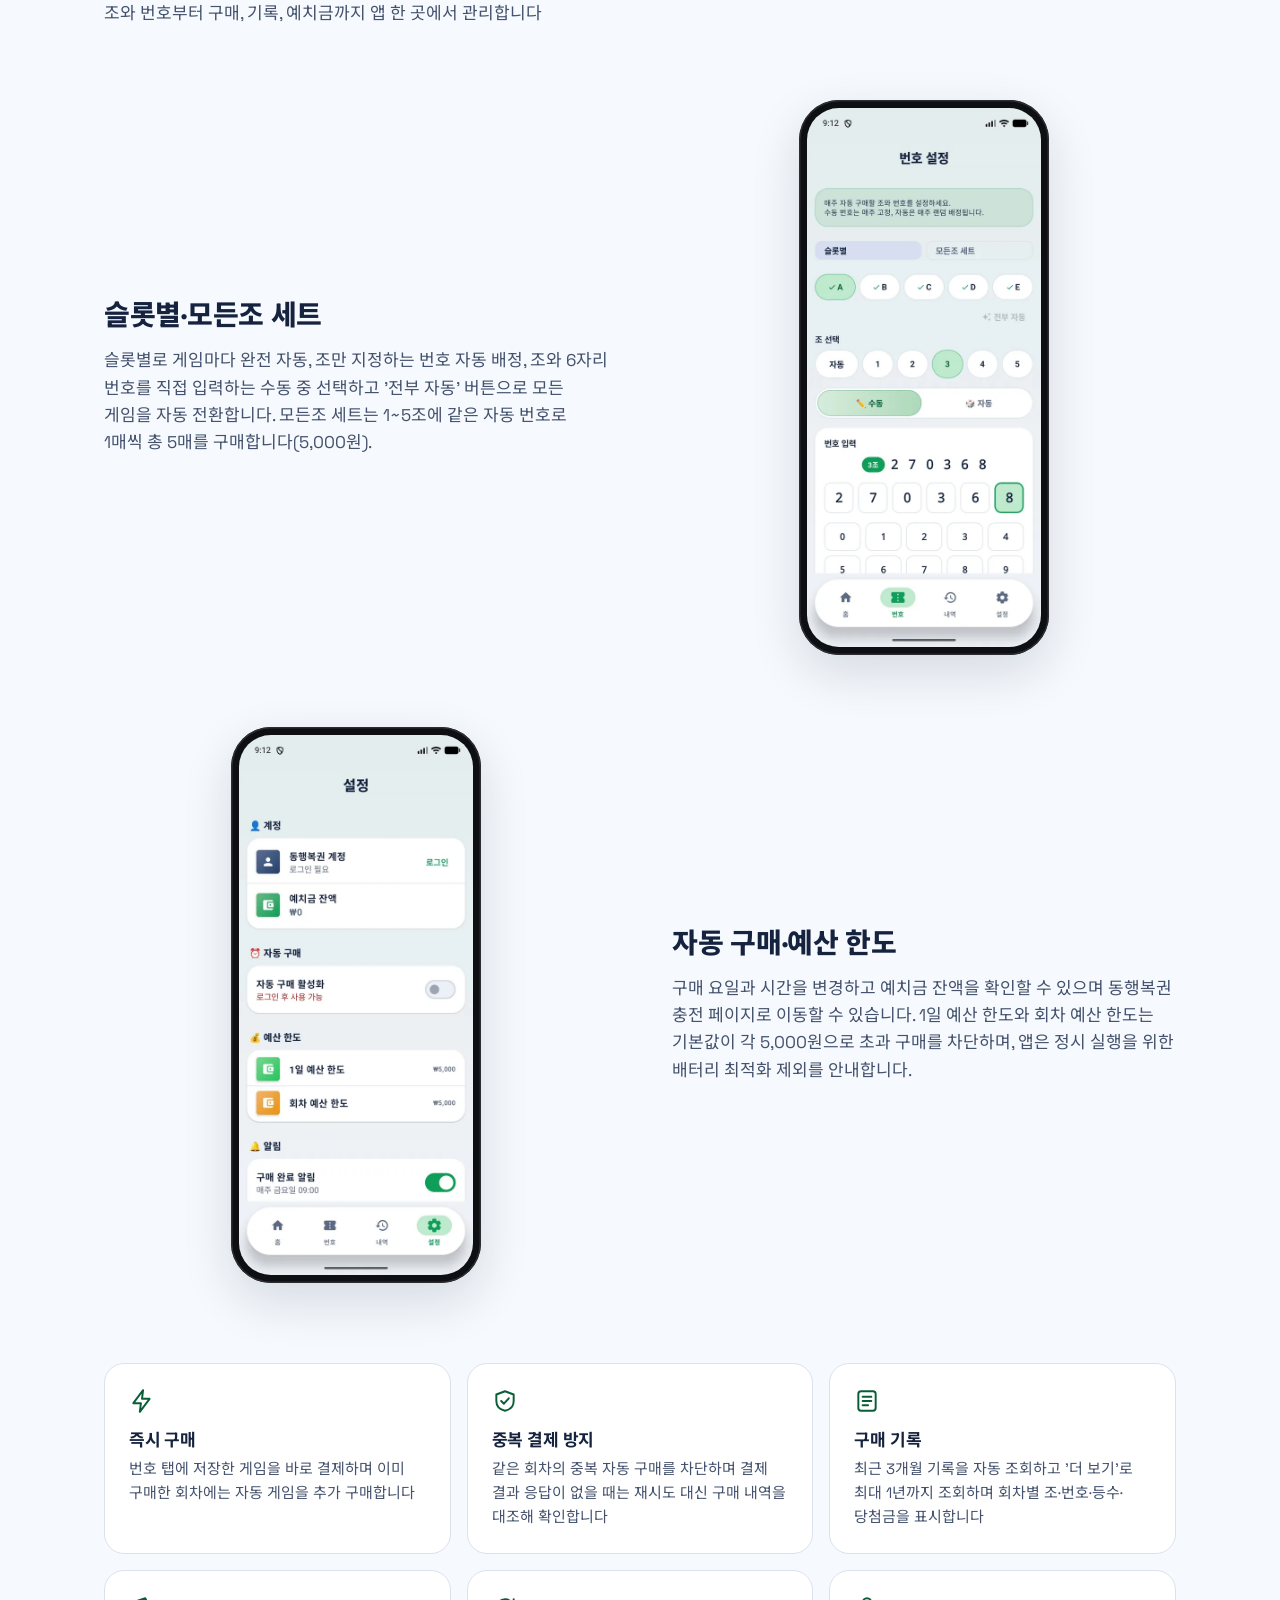
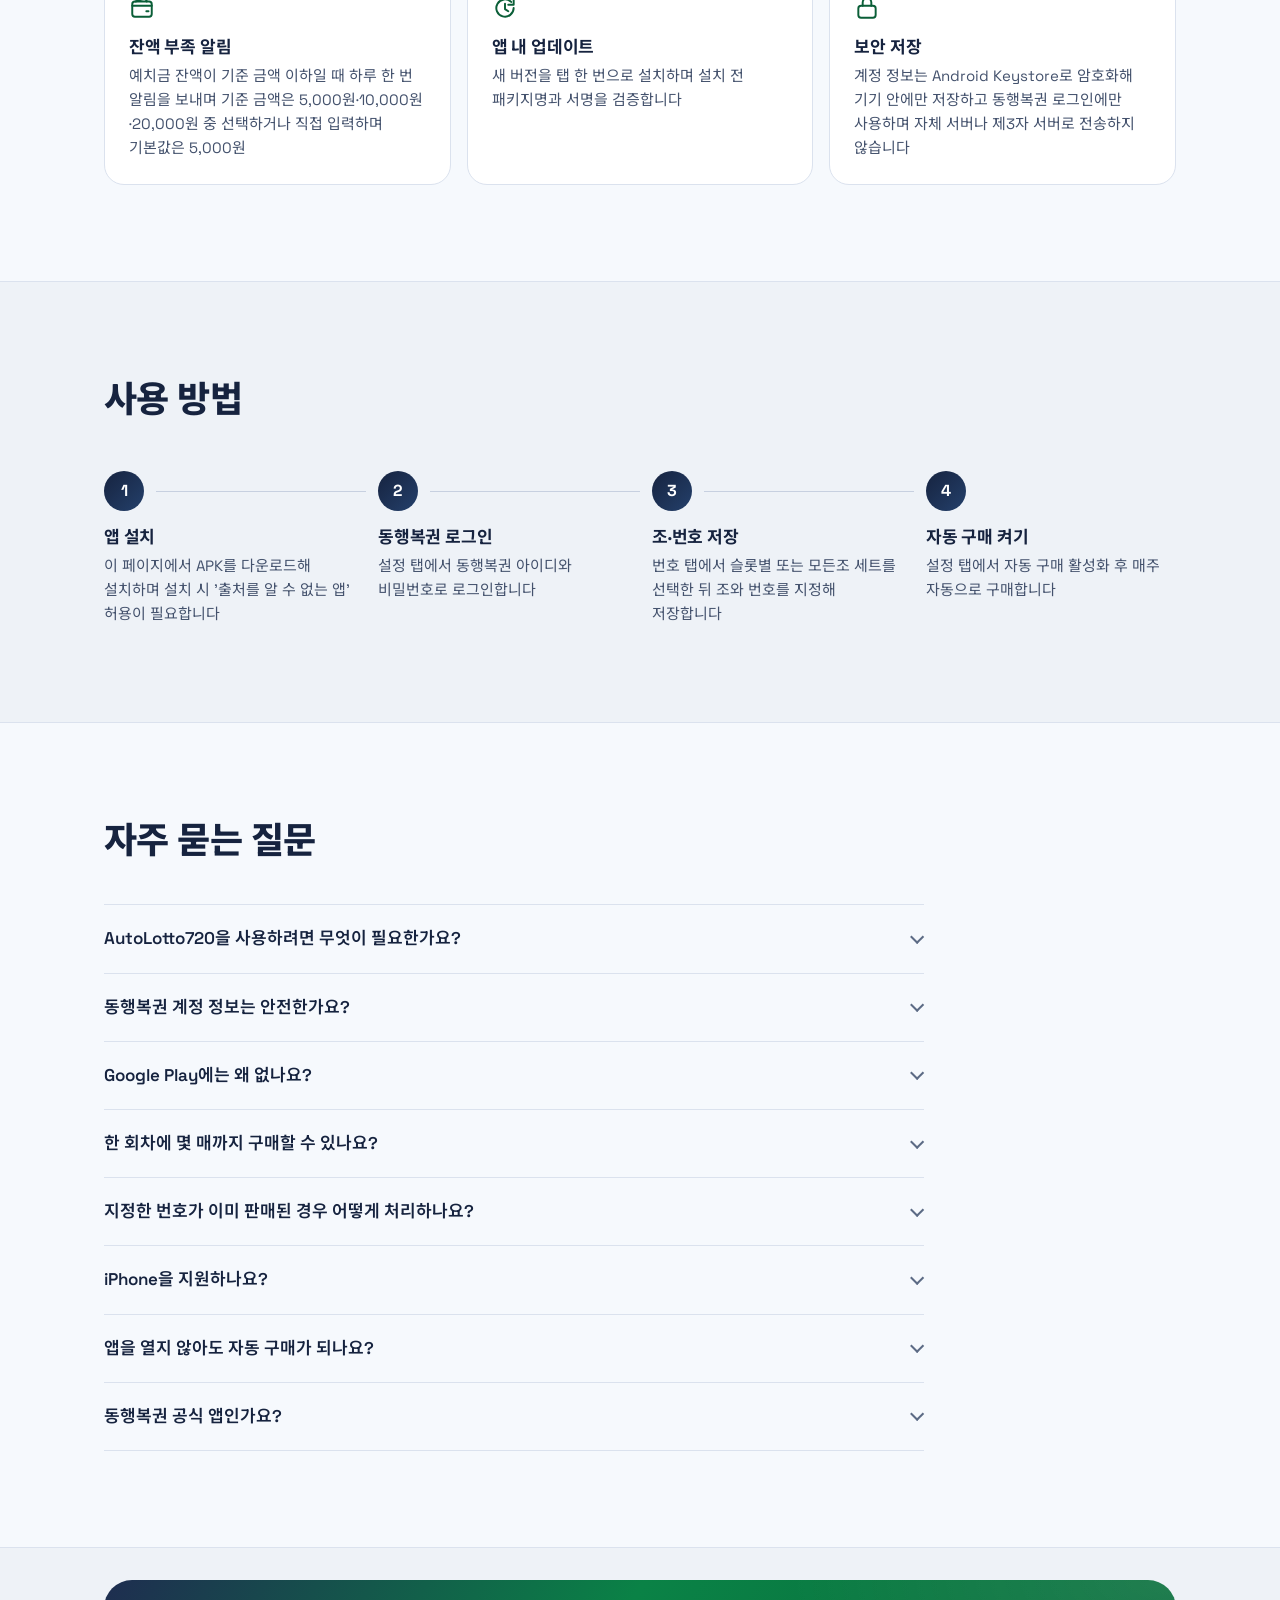
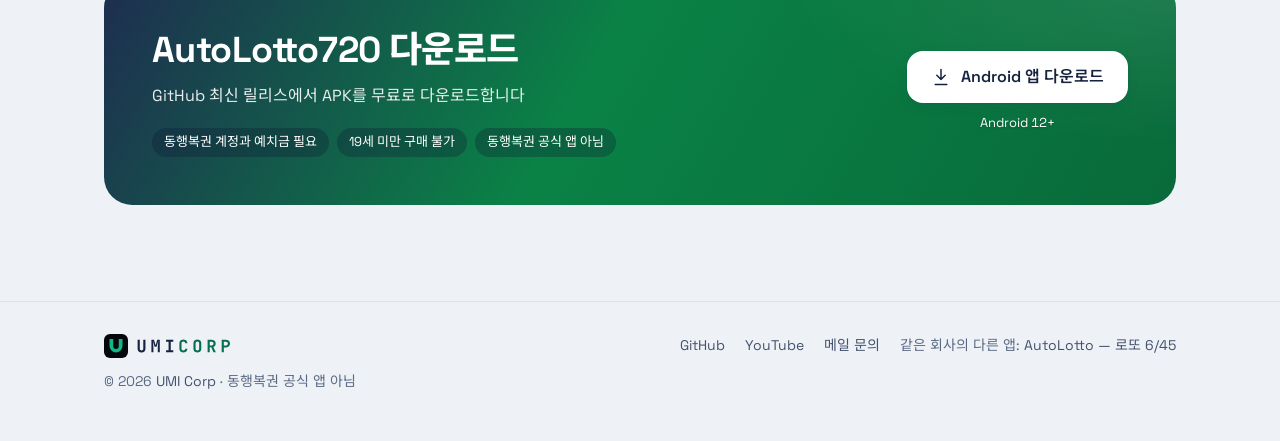
==== commit a8239b3b: "소개 페이지에서 배지·알약 라벨·아이콘 색 상자 같은 장식을 걷어 낸다 구성과 문구는 그대로 두고 장식만 뺀다.  - 첫 화면: 제목 위 알약 배지와 오른쪽 위 색 번짐 - 처리 " ====
--- a/site/index.html
+++ b/site/index.html
@@ -40,7 +40,7 @@
 <script>window.dataLayer=window.dataLayer||[];function gtag(){dataLayer.push(arguments);}gtag('js',new Date());gtag('config','G-Q2ZL599WPJ');</script>
 <link rel="preload" href="assets/fonts/noto-sans-kr.woff2" as="font" type="font/woff2" crossorigin>
 <link rel="preload" href="assets/fonts/space-grotesk.woff2" as="font" type="font/woff2" crossorigin>
-<link rel="stylesheet" href="assets/site.css?v=20261111d">
+<link rel="stylesheet" href="assets/site.css?v=20261112a">
 <script defer src="assets/site.js"></script>
 <script type="application/ld+json">
 {
@@ -208,7 +208,6 @@
   <section class="hero">
     <div class="wrap hero-grid">
       <div>
-        <span class="badge">Android 12 이상 · 무료 · 광고 없음</span>
         <h1 class="headline"><span class="l1">조와 번호는 처음 한 번만 설정</span><span class="l2">매주 구매와 당첨 확인은 AutoLotto720이 알아서</span></h1>
         <p class="lead">AutoLotto720(오토로또720)은 동행복권 연금복권720+를 정해 둔 요일과 시간에 매주 자동 구매하는 안드로이드 앱입니다. 목요일 추첨 뒤 당첨 여부를 확인해 알려드립니다.</p>
         <ul class="ticket" data-ticket aria-hidden="true"><li style="--i:0"><span class="jo">3조</span></li><li style="--i:1"><span class="pb">2</span></li><li style="--i:2"><span class="pb">7</span></li><li style="--i:3"><span class="pb">0</span></li><li style="--i:4"><span class="pb">3</span></li><li style="--i:5"><span class="pb">6</span></li><li style="--i:6"><span class="pb">8</span></li></ul>
@@ -225,7 +224,7 @@
     <div class="wrap">
       <h2 class="band-title" id="flow-title">조·번호 설정부터 당첨 알림까지 자동 처리</h2>
       <p class="band-desc">앱 실행 없이 정해 둔 시각에 구매와 당첨 확인을 진행하고 알림을 보냅니다</p>
-      <ol class="stages"><li class="stage"><span class="stage-ic"><svg class="icon" viewBox="0 0 24 24" aria-hidden="true"><rect x="3" y="3" width="7" height="7" rx="1.5"/><rect x="14" y="3" width="7" height="7" rx="1.5"/><rect x="3" y="14" width="7" height="7" rx="1.5"/><circle cx="17.5" cy="17.5" r="3.5"/></svg></span><span class="stage-n">01</span><h3>조·번호 설정</h3><p>게임 A~E 최대 5매의 조와 6자리 번호를 매마다 수동으로 지정해 매주 고정하거나 자동으로 지정해 매주 새로 배정합니다</p></li><li class="stage"><span class="stage-ic"><svg class="icon" viewBox="0 0 24 24" aria-hidden="true"><circle cx="12" cy="12" r="9"/><path d="M12 7v5l3 2"/></svg></span><span class="stage-n">02</span><h3>자동 구매</h3><p>저장한 설정으로 지정 요일과 시간에 구매하며 기본값은 금요일 오전 9시이며 판매 정지 시간인 목요일 17:00~22:00는 제외합니다</p></li><li class="stage"><span class="stage-ic"><svg class="icon" viewBox="0 0 24 24" aria-hidden="true"><path d="M8 21h8M12 17v4M7 4h10v5a5 5 0 0 1-10 0V4z"/><path d="M17 5h3v2a3 3 0 0 1-3 3M7 5H4v2a3 3 0 0 0 3 3"/></svg></span><span class="stage-n">03</span><h3>당첨 확인</h3><p>목요일 19:05 추첨 뒤 매주 목요일 21:00에 결과를 자동 확인하고 게임별 등수와 당첨금을 표시합니다</p></li><li class="stage"><span class="stage-ic"><svg class="icon" viewBox="0 0 24 24" aria-hidden="true"><path d="M6 16V11a6 6 0 0 1 12 0v5l2 2H4l2-2z"/><path d="M10 20a2 2 0 0 0 4 0"/></svg></span><span class="stage-n">04</span><h3>알림</h3><p>구매 완료와 당첨 결과, 예치금 잔액 부족을 푸시 알림으로 알려드립니다</p></li></ol>
+      <ol class="stages"><li class="stage"><span class="stage-ic"><svg class="icon" viewBox="0 0 24 24" aria-hidden="true"><rect x="3" y="3" width="7" height="7" rx="1.5"/><rect x="14" y="3" width="7" height="7" rx="1.5"/><rect x="3" y="14" width="7" height="7" rx="1.5"/><circle cx="17.5" cy="17.5" r="3.5"/></svg></span><h3>조·번호 설정</h3><p>게임 A~E 최대 5매의 조와 6자리 번호를 매마다 수동으로 지정해 매주 고정하거나 자동으로 지정해 매주 새로 배정합니다</p></li><li class="stage"><span class="stage-ic"><svg class="icon" viewBox="0 0 24 24" aria-hidden="true"><circle cx="12" cy="12" r="9"/><path d="M12 7v5l3 2"/></svg></span><h3>자동 구매</h3><p>저장한 설정으로 지정 요일과 시간에 구매하며 기본값은 금요일 오전 9시이며 판매 정지 시간인 목요일 17:00~22:00는 제외합니다</p></li><li class="stage"><span class="stage-ic"><svg class="icon" viewBox="0 0 24 24" aria-hidden="true"><path d="M8 21h8M12 17v4M7 4h10v5a5 5 0 0 1-10 0V4z"/><path d="M17 5h3v2a3 3 0 0 1-3 3M7 5H4v2a3 3 0 0 0 3 3"/></svg></span><h3>당첨 확인</h3><p>목요일 19:05 추첨 뒤 매주 목요일 21:00에 결과를 자동 확인하고 게임별 등수와 당첨금을 표시합니다</p></li><li class="stage"><span class="stage-ic"><svg class="icon" viewBox="0 0 24 24" aria-hidden="true"><path d="M6 16V11a6 6 0 0 1 12 0v5l2 2H4l2-2z"/><path d="M10 20a2 2 0 0 0 4 0"/></svg></span><h3>알림</h3><p>구매 완료와 당첨 결과, 예치금 잔액 부족을 푸시 알림으로 알려드립니다</p></li></ol>
     </div>
   </section>
 
@@ -235,7 +234,6 @@
       <p class="band-desc">조와 번호부터 구매, 기록, 예치금까지 앱 한 곳에서 관리합니다</p>
       <div class="feature">
         <div>
-          <span class="feature-tag">번호</span>
           <h3>슬롯별·모든조 세트</h3>
           <p>슬롯별로 게임마다 완전 자동, 조만 지정하는 번호 자동 배정, 조와 6자리 번호를 직접 입력하는 수동 중 선택하고 '전부 자동' 버튼으로 모든 게임을 자동 전환합니다. 모든조 세트는 1~5조에 같은 자동 번호로 1매씩 총 5매를 구매합니다(5,000원).</p>
         </div>
@@ -243,7 +241,6 @@
       </div>
       <div class="feature rev">
         <div>
-          <span class="feature-tag">설정</span>
           <h3>자동 구매·예산 한도</h3>
           <p>구매 요일과 시간을 변경하고 예치금 잔액을 확인할 수 있으며 동행복권 충전 페이지로 이동할 수 있습니다. 1일 예산 한도와 회차 예산 한도는 기본값이 각 5,000원으로 초과 구매를 차단하며, 앱은 정시 실행을 위한 배터리 최적화 제외를 안내합니다.</p>
         </div>
--- a/site/assets/site.css
+++ b/site/assets/site.css
@@ -15,10 +15,7 @@
   --text-3: #5c6b85;
   --primary: #0e9e57;
   --primary-ink: #0a5e37;
-  --primary-soft: #d3f0dd;
   --gold: #f5b301;
-  --gold-soft: #fdecc0;
-  --gold-ink: #7a5900;
   --green: #22c55e;
   --blue: #24406b;
   --cta: linear-gradient(135deg, var(--navy), var(--blue));
@@ -45,9 +42,6 @@
   --text-3: #8f9ab4;
   --primary: #5fe39a;
   --primary-ink: #5fe39a;
-  --primary-soft: rgba(95, 227, 154, .12);
-  --gold-soft: rgba(245, 179, 1, .14);
-  --gold-ink: #f5c84a;
   --green: #6ee7a0;
   --blue: #afc0ec;
   --cta: linear-gradient(135deg, #5fe39a, #3cc97f);
@@ -148,13 +142,8 @@
 @media (prefers-reduced-motion: reduce) { .js .ticket li { animation: none; } }
 
 /* ───────── 첫 화면 ───────── */
-/* 내비 밑까지 배경 빛이 이어지게 내비 높이만큼 위로 겹친다 */
-.hero { position: relative; margin-top: calc(-1 * var(--nav-h)); padding: calc(var(--nav-h) + 56px) 0 88px; overflow: hidden; }
-.hero::before { content: ""; position: absolute; inset: -40% -10% auto auto; width: 720px; height: 720px; border-radius: 50%; background: radial-gradient(closest-side, color-mix(in srgb, var(--primary), transparent 82%), transparent); pointer-events: none; }
-.hero-grid { position: relative; display: grid; grid-template-columns: minmax(0, 1.1fr) minmax(0, .9fr); gap: 48px; align-items: center; }
-.badge { display: inline-flex; align-items: center; gap: 8px; padding: 5px 12px; border-radius: 999px; background: var(--primary-soft); color: var(--primary-ink); font-size: 13px; font-weight: 600; }
-.badge::before { content: ""; width: 6px; height: 6px; border-radius: 50%; background: currentColor; }
-.headline { margin-top: 20px; }
+.hero { padding: 56px 0 88px; }
+.hero-grid { display: grid; grid-template-columns: minmax(0, 1.1fr) minmax(0, .9fr); gap: 48px; align-items: center; }
 .headline .l1 { display: block; color: var(--text-2); font-size: 20px; font-weight: 600; }
 .headline .l2 { display: block; margin-top: 6px; font-size: clamp(34px, 5.2vw, 56px); font-weight: 800; letter-spacing: -.02em; line-height: 1.2; background: var(--headline-grad); -webkit-background-clip: text; background-clip: text; color: transparent; }
 .lead { margin-top: 20px; max-width: 34em; color: var(--text-2); font-size: 18px; }
@@ -170,7 +159,7 @@
 .phone img { width: 100%; height: 100%; border-radius: 32px; object-fit: cover; }
 .hero .phone { --w: 300px; transform: rotate(2deg); }
 @media (max-width: 900px) {
-  .hero { padding: calc(var(--nav-h) + 32px) 0 64px; }
+  .hero { padding: 32px 0 64px; }
   .hero-grid { grid-template-columns: minmax(0, 1fr); }
   .hero .phone { --w: 240px; transform: none; }
 }
@@ -184,13 +173,12 @@
 
 /* 처리 흐름 4단계 */
 .stages { display: grid; grid-template-columns: repeat(4, minmax(0, 1fr)); gap: 16px; margin: 48px 0 0; padding: 0; list-style: none; }
-.stage { --c: var(--primary); position: relative; padding: 24px; border: 1px solid var(--line); border-radius: 20px; background: var(--surface); box-shadow: var(--shadow-1); }
+.stage { --c: var(--primary); padding: 24px; border: 1px solid var(--line); border-radius: 20px; background: var(--surface); }
 .stage:nth-child(2) { --c: var(--blue); }
 .stage:nth-child(3) { --c: var(--gold); }
 .stage:nth-child(4) { --c: var(--green); }
-.stage-ic { display: grid; place-items: center; width: 44px; height: 44px; border-radius: 14px; background: color-mix(in srgb, var(--c), transparent 86%); color: var(--c); }
-.stage-ic svg { width: 22px; height: 22px; }
-.stage-n { position: absolute; top: 22px; right: 24px; color: var(--text-3); font-size: 13px; font-weight: 600; font-variant-numeric: tabular-nums; }
+.stage-ic { display: block; color: var(--c); }
+.stage-ic svg { display: block; width: 28px; height: 28px; }
 .stage h3 { margin-top: 18px; font-size: 18px; }
 .stage p, .card p, .step p { margin-top: 6px; color: var(--text-2); font-size: 15px; }
 .stage p { margin-top: 8px; }
@@ -201,8 +189,7 @@
 .feature { display: grid; grid-template-columns: minmax(0, 1fr) minmax(0, 1fr); gap: 64px; align-items: center; margin-top: 72px; }
 .feature.rev .feature-media { order: -1; }
 .feature-media .phone { --w: 250px; }
-.feature-tag { display: inline-block; padding: 4px 10px; border-radius: 999px; background: var(--gold-soft); color: var(--gold-ink); font-size: 13px; font-weight: 600; }
-.feature h3 { margin-top: 14px; font-size: clamp(22px, 2.6vw, 28px); font-weight: 800; }
+.feature h3 { font-size: clamp(22px, 2.6vw, 28px); font-weight: 800; }
 .feature p { margin-top: 14px; color: var(--text-2); font-size: 17px; }
 @media (max-width: 860px) {
   .feature { grid-template-columns: minmax(0, 1fr); gap: 32px; margin-top: 64px; }
@@ -213,8 +200,8 @@
 /* 기능 카드 */
 .cards { display: grid; grid-template-columns: repeat(3, minmax(0, 1fr)); gap: 16px; margin: 80px 0 0; padding: 0; list-style: none; }
 .card { padding: 24px; border: 1px solid var(--line); border-radius: 20px; background: var(--surface); }
-.card-ic { display: grid; place-items: center; width: 40px; height: 40px; border-radius: 12px; background: var(--primary-soft); color: var(--primary-ink); }
-.card-ic svg { width: 20px; height: 20px; }
+.card-ic { display: block; color: var(--primary-ink); }
+.card-ic svg { display: block; width: 26px; height: 26px; }
 .card h3 { margin-top: 16px; font-size: 17px; }
 @media (max-width: 900px) { .cards { grid-template-columns: repeat(2, minmax(0, 1fr)); } }
 @media (max-width: 560px) { .cards { grid-template-columns: minmax(0, 1fr); } }
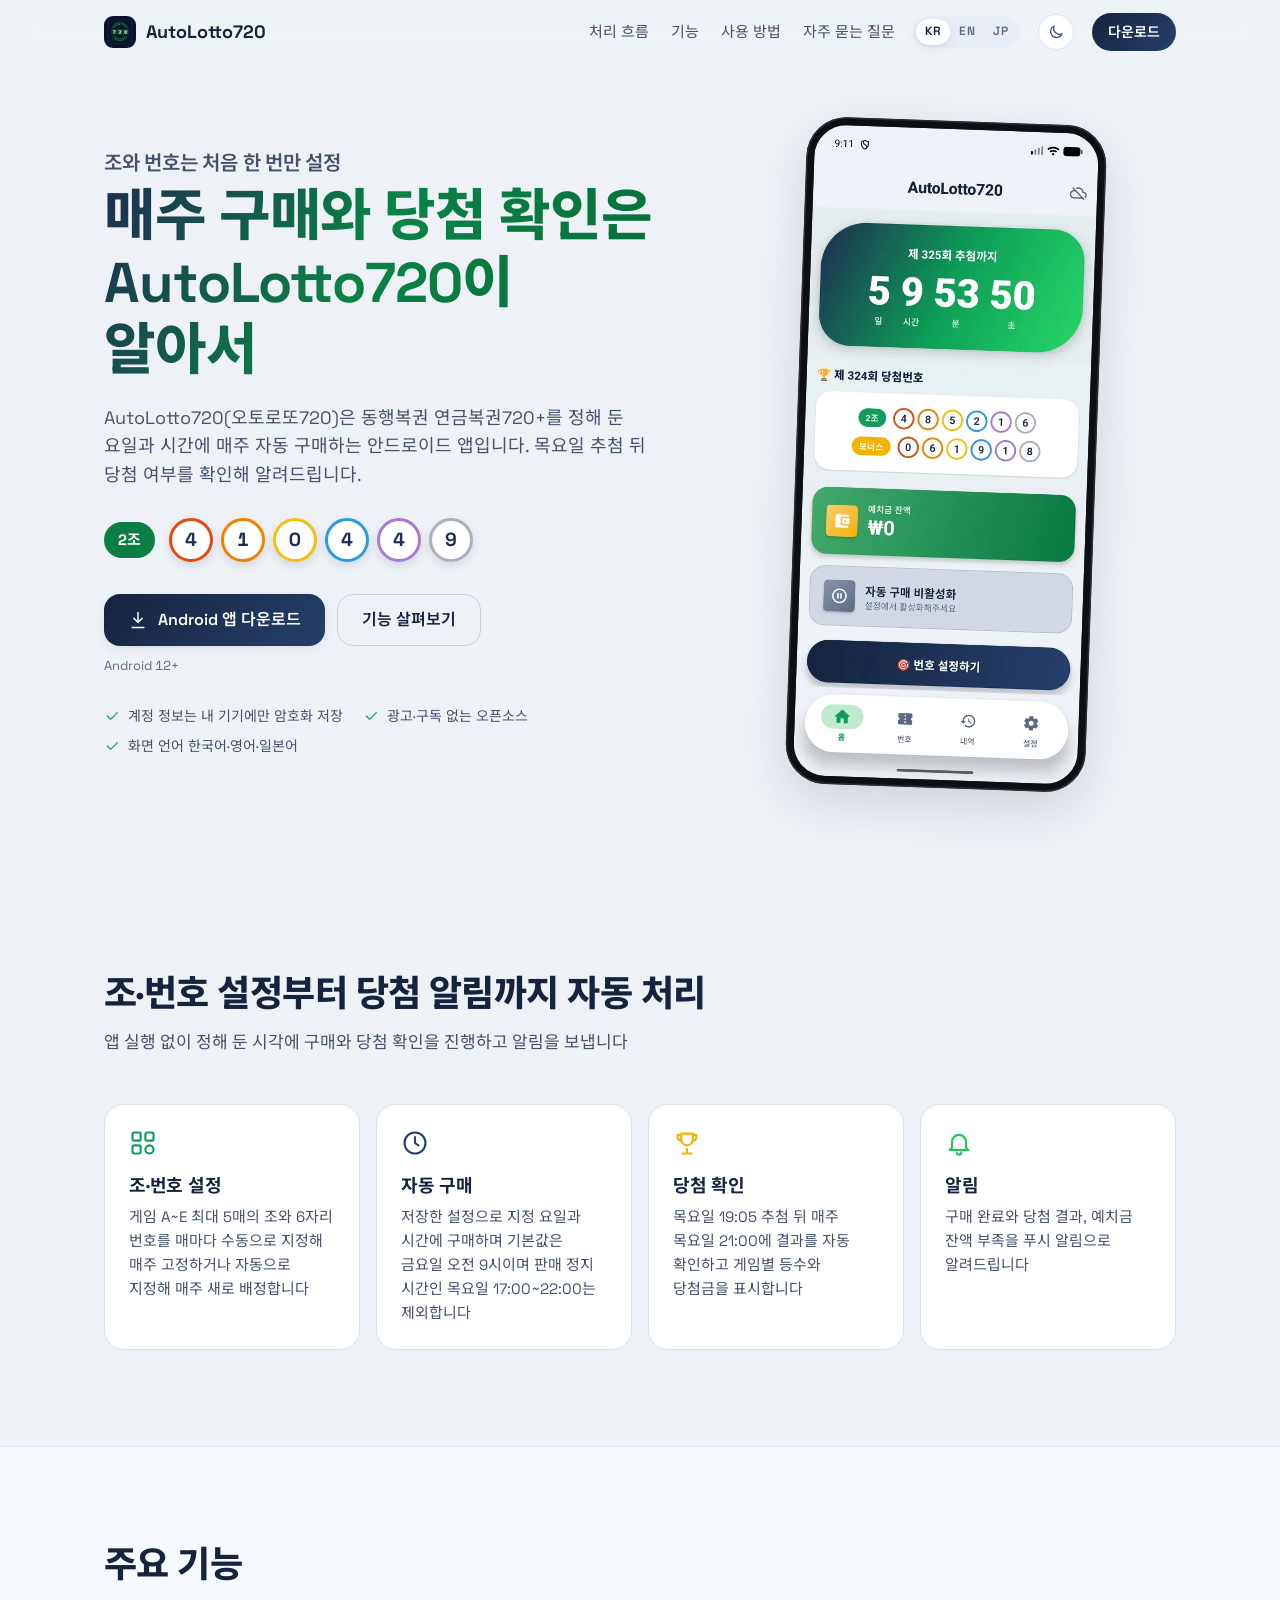
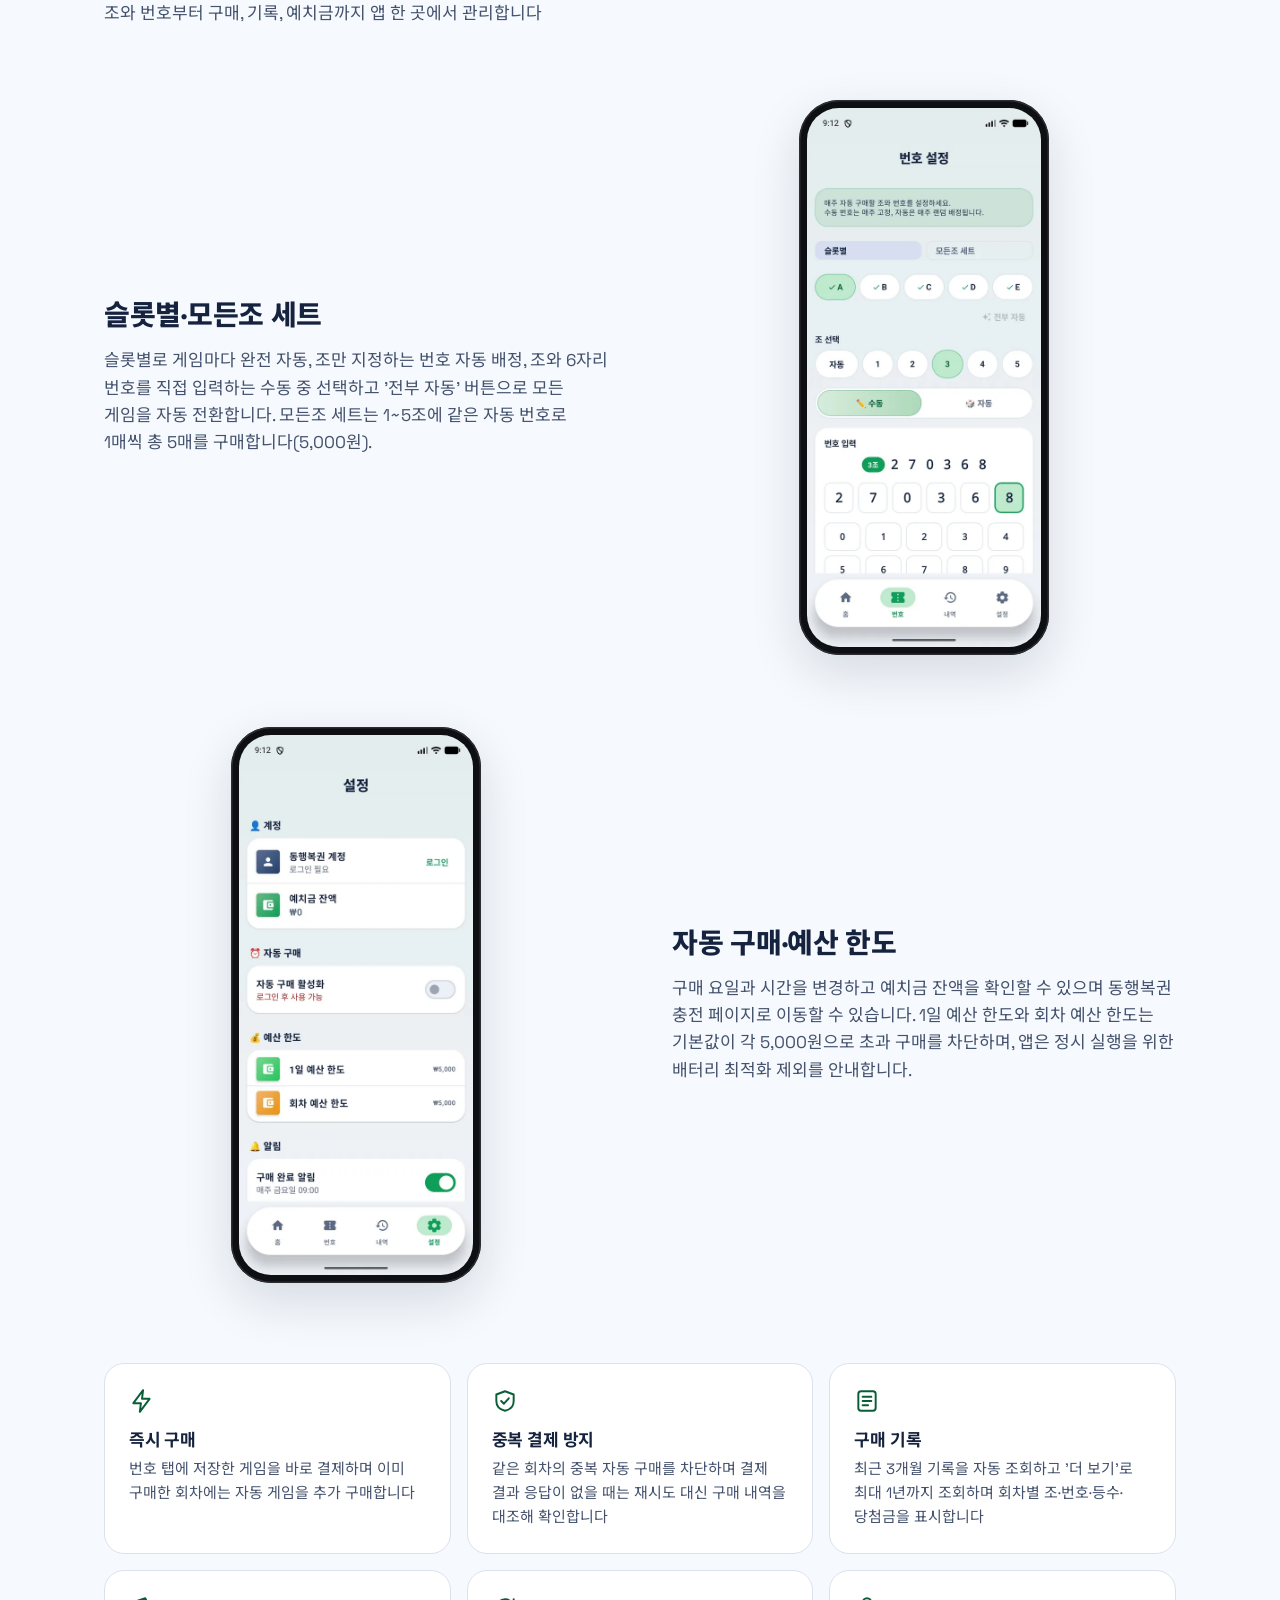
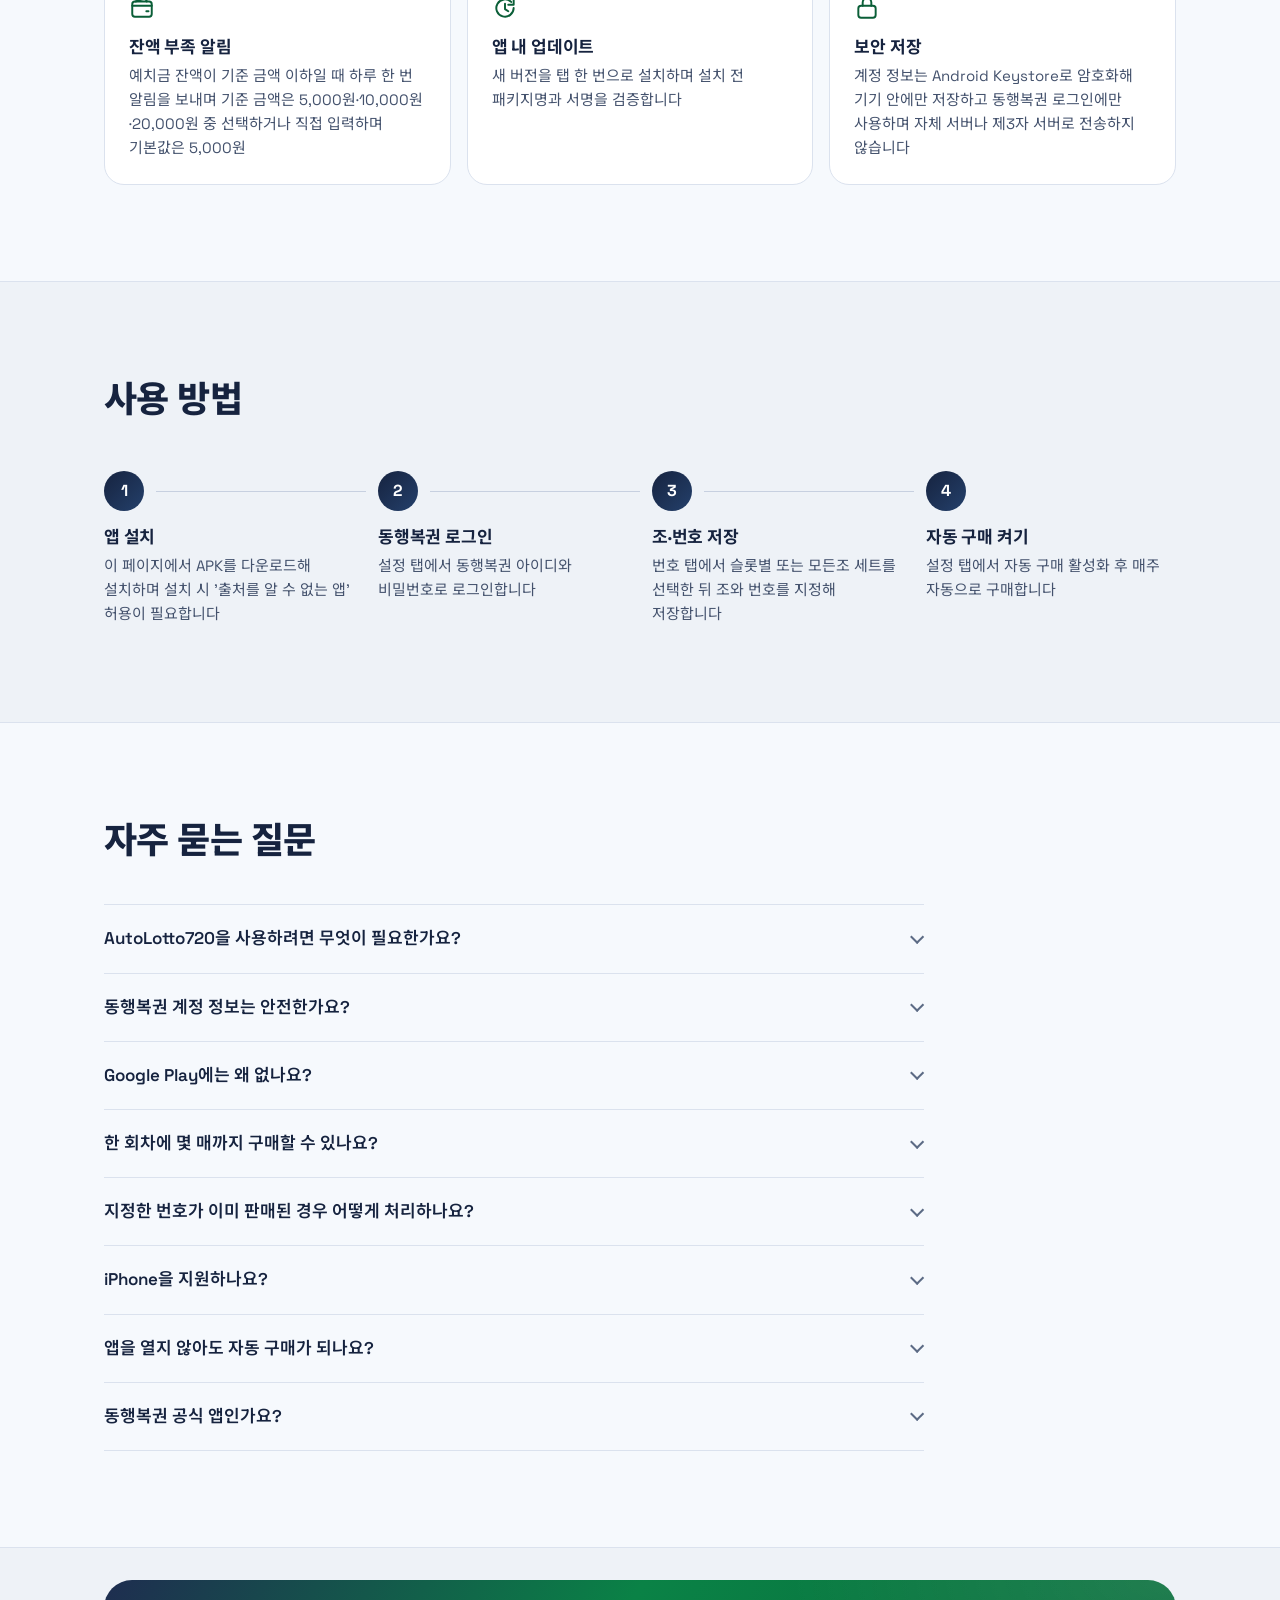
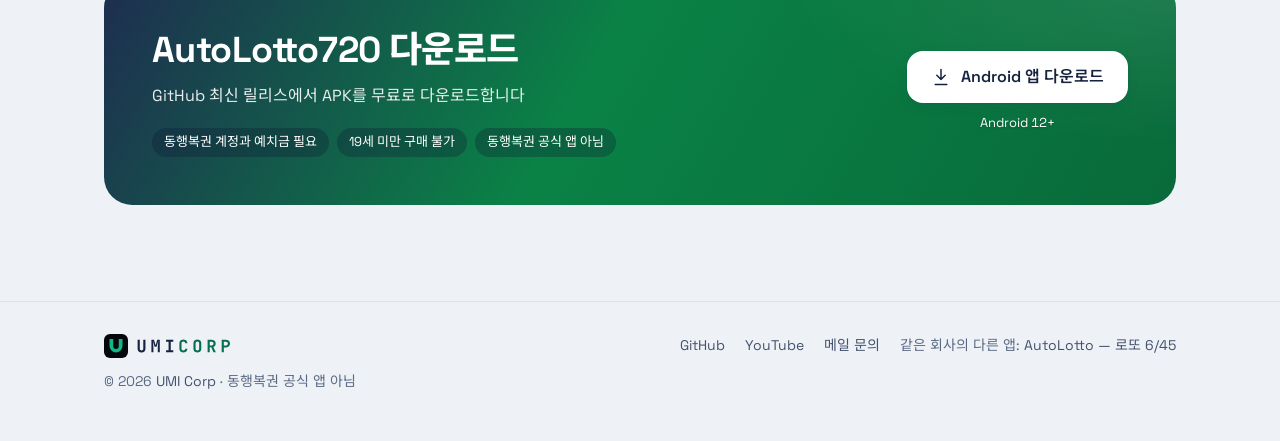
==== commit 182c74cc: "chore(site): 네이버 서치어드바이저 소유 확인 메타 태그를 넣는다 Co-Authored-By: Claude Opus 5.5 <noreply@anthropic.com>" ====
--- a/site/index.html
+++ b/site/index.html
@@ -3,6 +3,7 @@
 <head>
 <meta charset="utf-8">
 <meta name="viewport" content="width=device-width, initial-scale=1">
+<meta name="naver-site-verification" content="eb7253619fa20e072280a0da2da1159bc6e0abe1">
 <title>AutoLotto720 | 연금복권720+ 자동 구매·당첨 확인 앱</title>
 <meta name="description" content="동행복권 연금복권720+를 지정한 요일과 시간에 매주 자동 구매하고 목요일 추첨 뒤 당첨을 자동 확인해 알려드립니다. 최대 5매의 조와 6자리 번호를 매마다 자동·수동으로 설정하며 계정 정보는 기기에 암호화해 저장합니다. 무료·광고 없는 오픈소스로 Android 12 이상에서 사용 가능">
 <meta name="color-scheme" content="light dark">
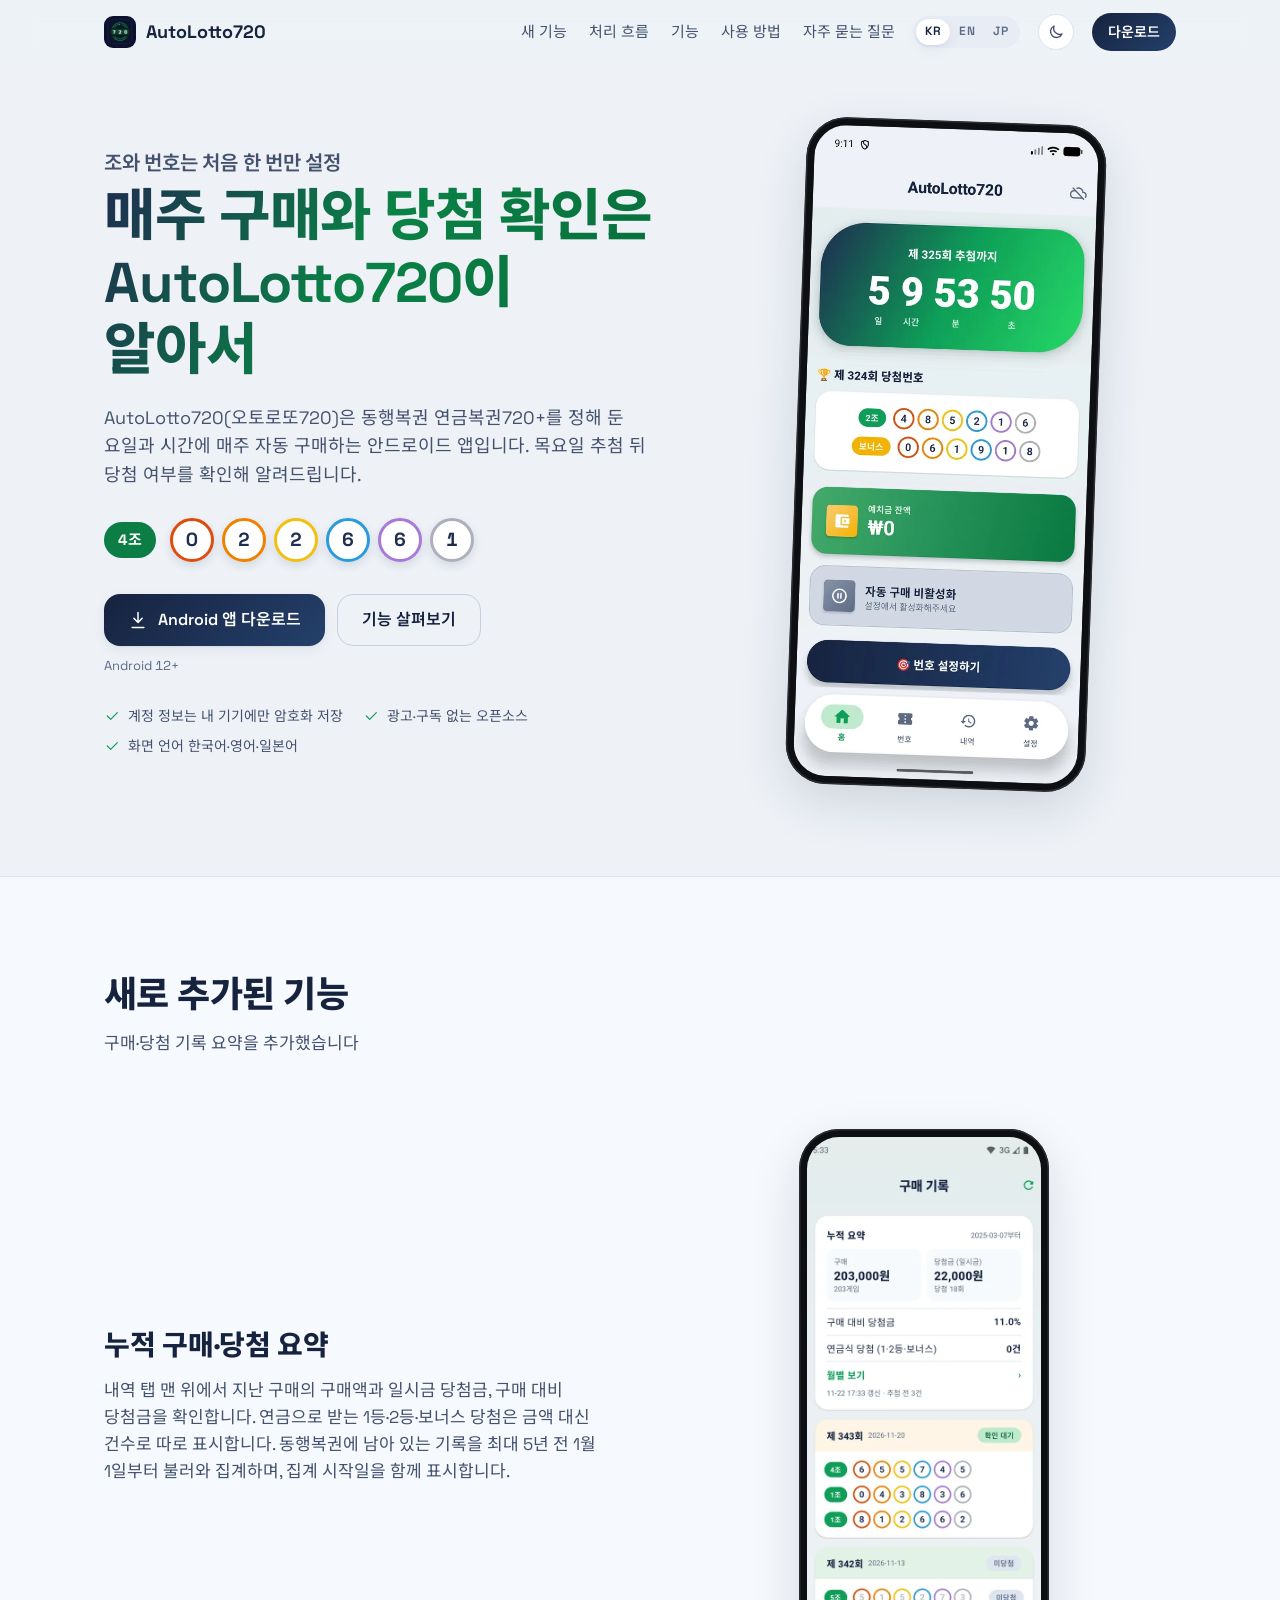
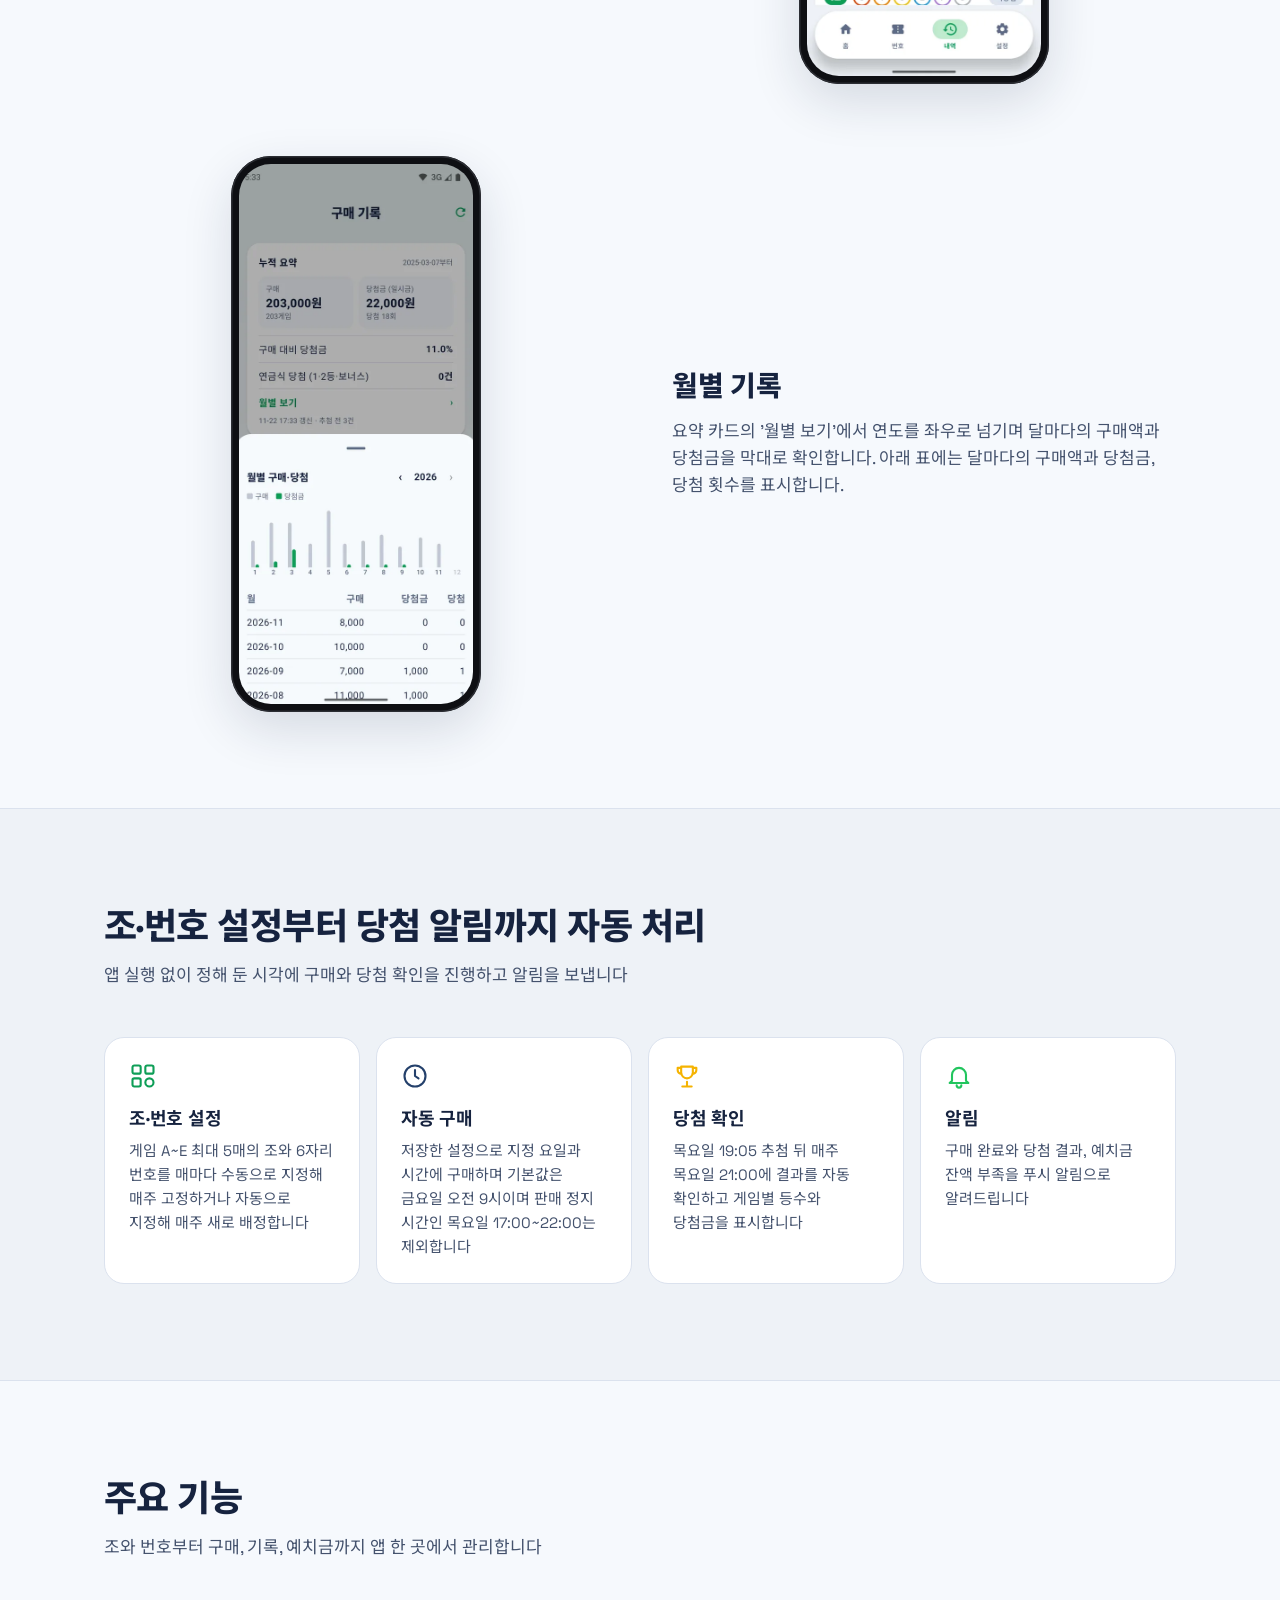
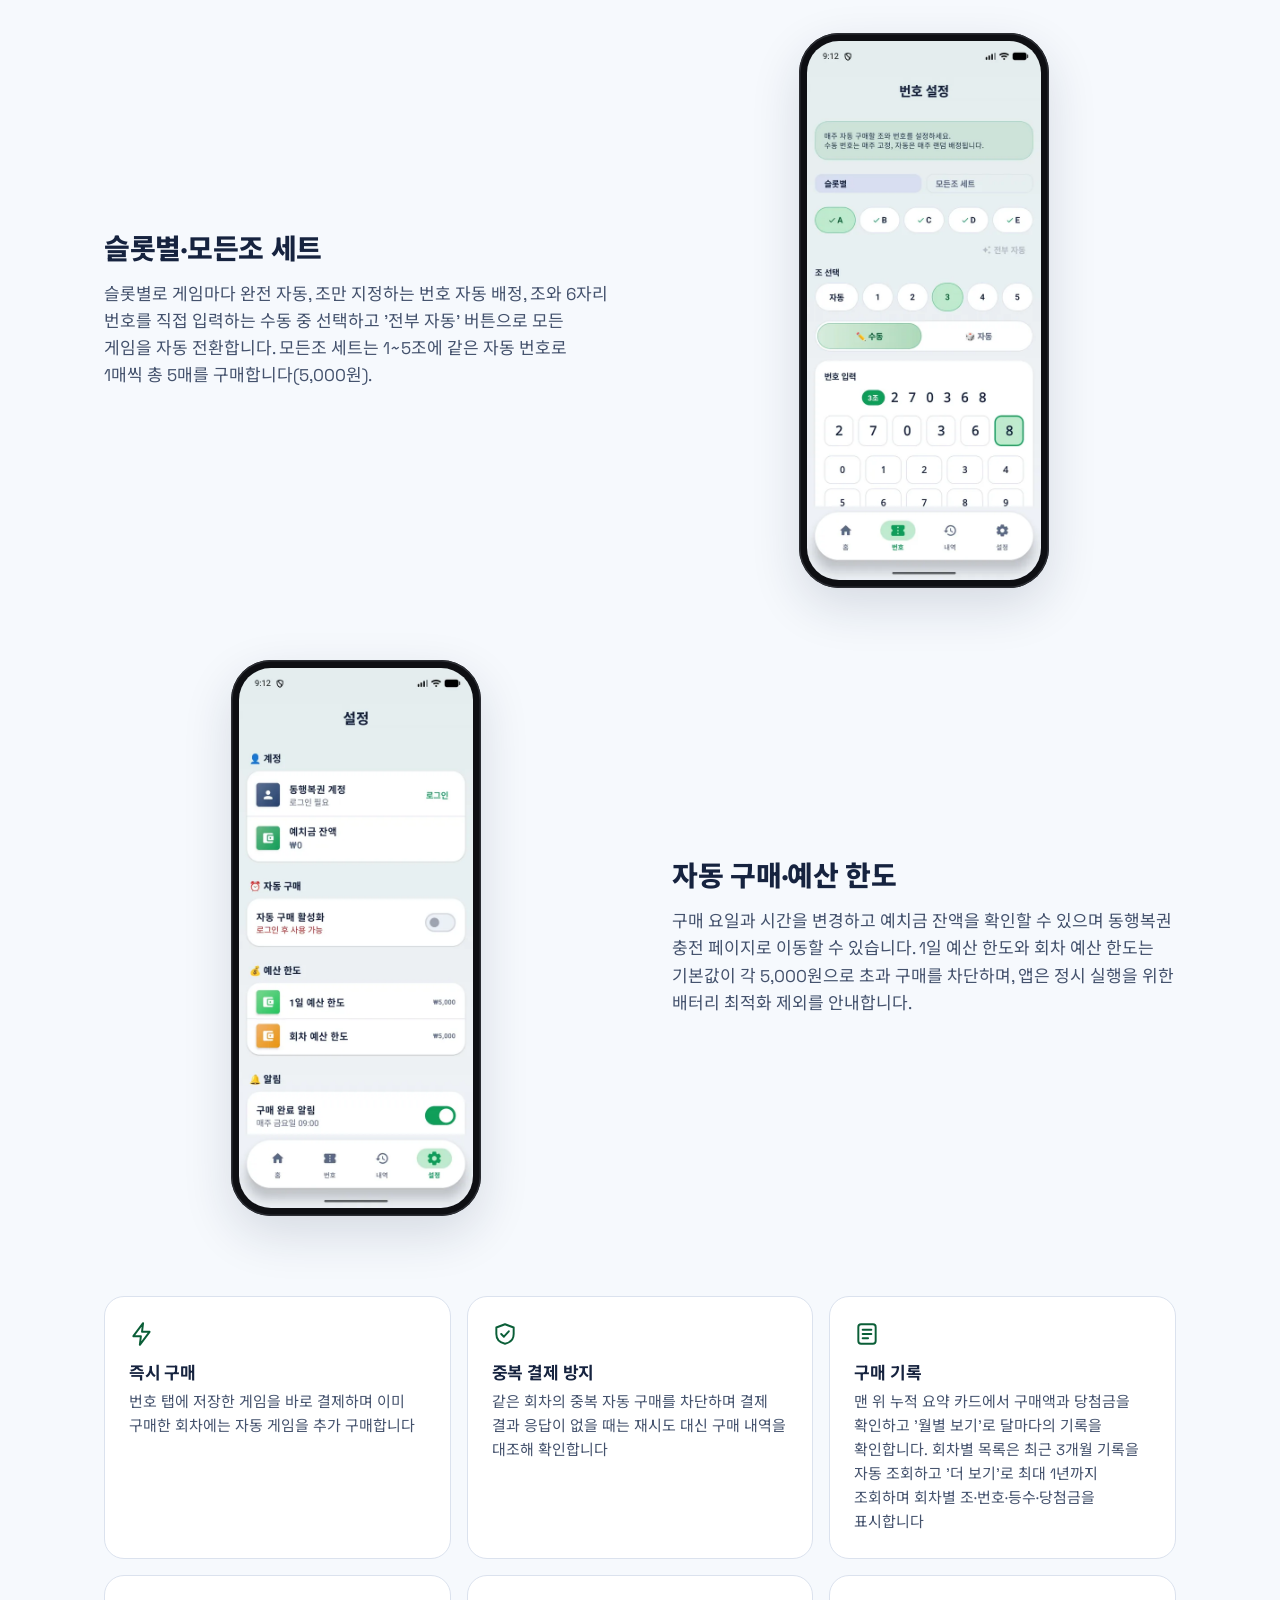
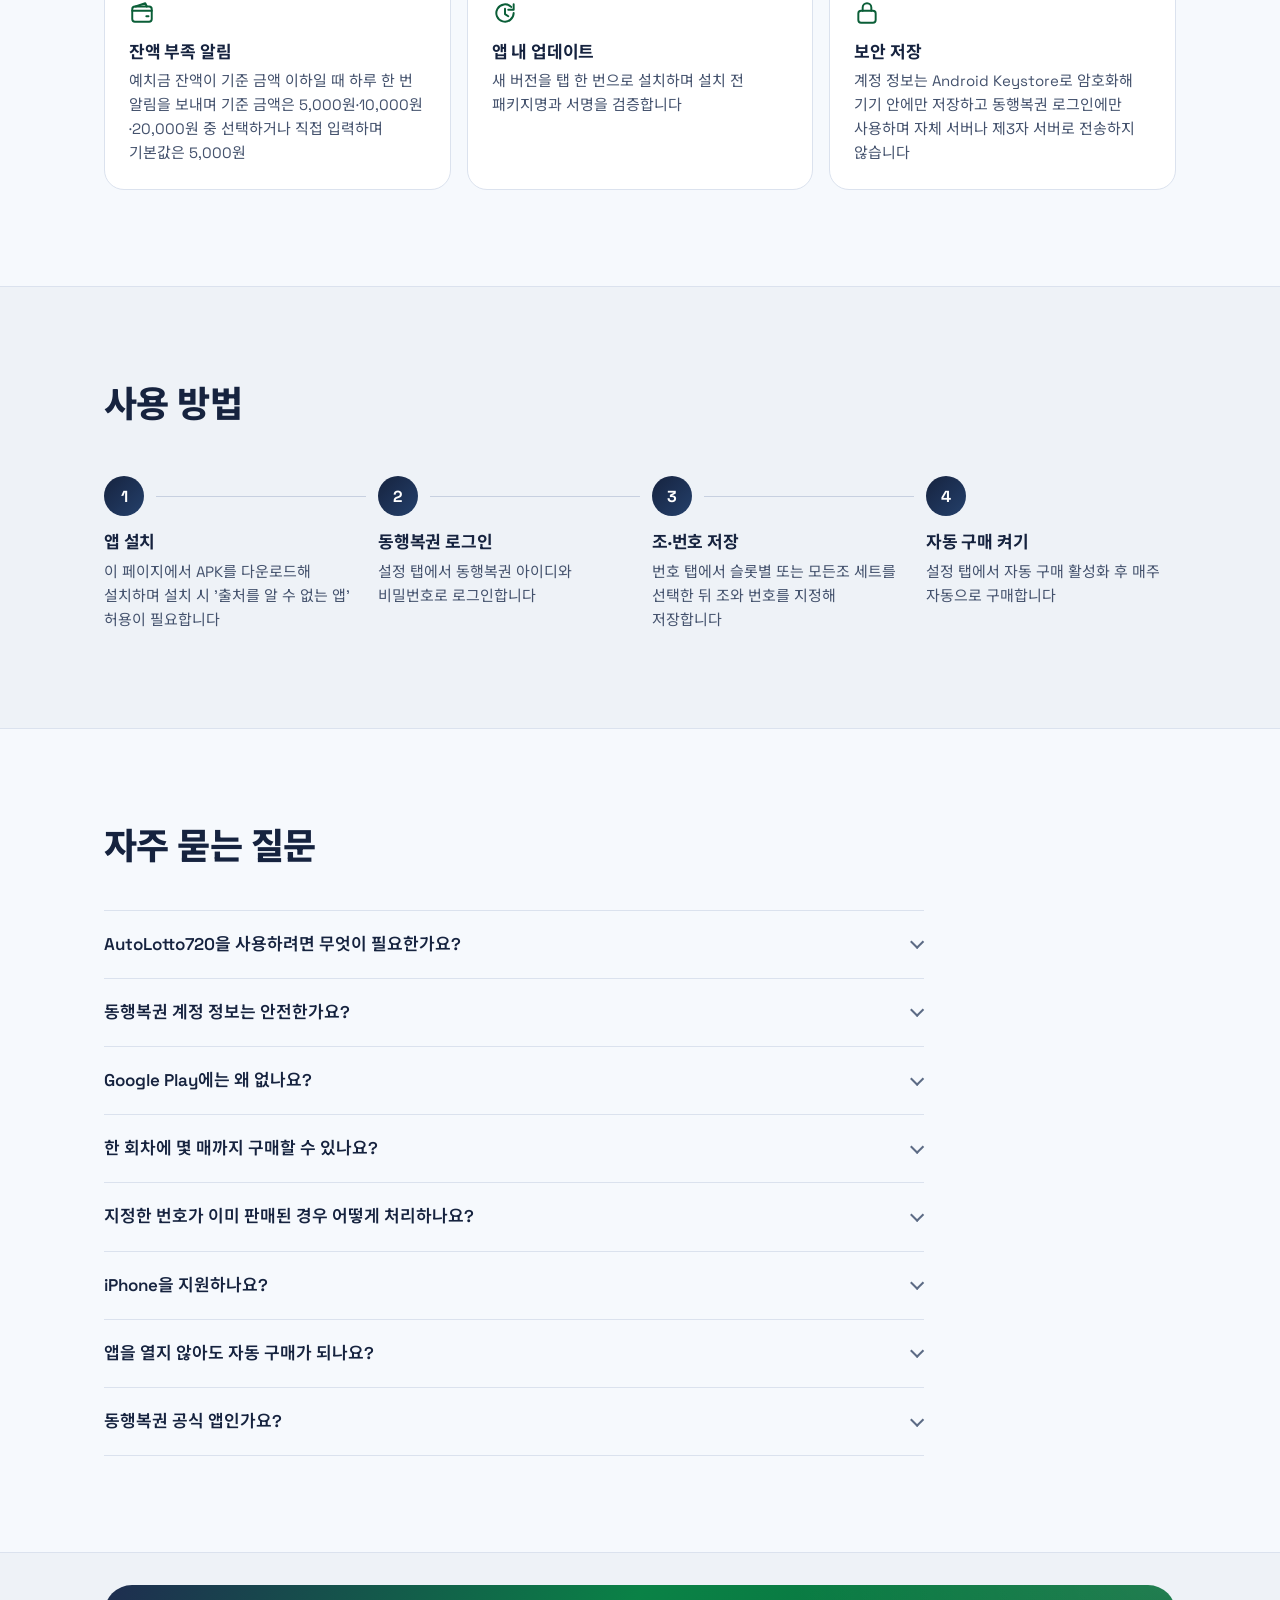
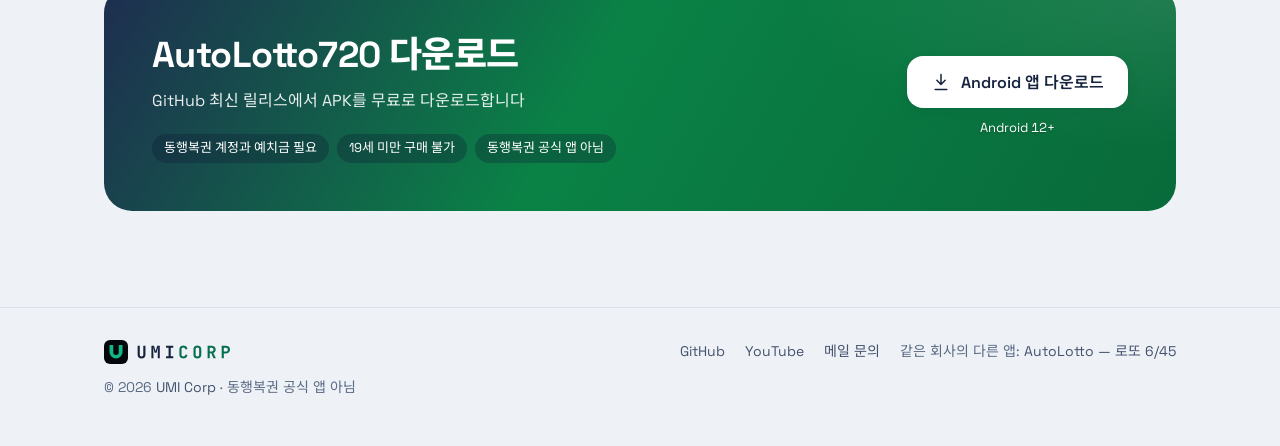
==== commit 968e493f: "feat(site): 새 기능 섹션에 누적 구매·당첨 요약과 월별 기록을 소개한다 v1.1.9 내역 탭의 누적 요약 카드와 월별 시트를 KR·EN·JA에 추가하고 구매 기록 카드·" ====
--- a/site/index.html
+++ b/site/index.html
@@ -5,7 +5,7 @@
 <meta name="viewport" content="width=device-width, initial-scale=1">
 <meta name="naver-site-verification" content="eb7253619fa20e072280a0da2da1159bc6e0abe1">
 <title>AutoLotto720 | 연금복권720+ 자동 구매·당첨 확인 앱</title>
-<meta name="description" content="동행복권 연금복권720+를 지정한 요일과 시간에 매주 자동 구매하고 목요일 추첨 뒤 당첨을 자동 확인해 알려드립니다. 최대 5매의 조와 6자리 번호를 매마다 자동·수동으로 설정하며 계정 정보는 기기에 암호화해 저장합니다. 무료·광고 없는 오픈소스로 Android 12 이상에서 사용 가능">
+<meta name="description" content="동행복권 연금복권720+를 지정한 요일과 시간에 매주 자동 구매하고 목요일 추첨 뒤 당첨을 자동 확인해 알려드립니다. 최대 5매의 조와 6자리 번호를 매마다 자동·수동으로 설정하고, 지난 구매의 구매액과 당첨금을 누적 요약과 월별 기록으로 확인합니다. 계정 정보는 기기에 암호화해 저장합니다. 무료·광고 없는 오픈소스로 Android 12 이상에서 사용 가능">
 <meta name="color-scheme" content="light dark">
 <meta name="theme-color" media="(prefers-color-scheme: light)" content="#eef2f7">
 <meta name="theme-color" media="(prefers-color-scheme: dark)" content="#0e1330">
@@ -18,7 +18,7 @@
 <meta property="og:locale:alternate" content="ja_JP">
 <meta property="og:type" content="website">
 <meta property="og:title" content="AutoLotto720 | 연금복권720+ 자동 구매·당첨 확인 앱">
-<meta property="og:description" content="동행복권 연금복권720+를 지정한 요일과 시간에 매주 자동 구매하고 목요일 추첨 뒤 당첨을 자동 확인해 알려드립니다. 최대 5매의 조와 6자리 번호를 매마다 자동·수동으로 설정하며 계정 정보는 기기에 암호화해 저장합니다. 무료·광고 없는 오픈소스로 Android 12 이상에서 사용 가능">
+<meta property="og:description" content="동행복권 연금복권720+를 지정한 요일과 시간에 매주 자동 구매하고 목요일 추첨 뒤 당첨을 자동 확인해 알려드립니다. 최대 5매의 조와 6자리 번호를 매마다 자동·수동으로 설정하고, 지난 구매의 구매액과 당첨금을 누적 요약과 월별 기록으로 확인합니다. 계정 정보는 기기에 암호화해 저장합니다. 무료·광고 없는 오픈소스로 Android 12 이상에서 사용 가능">
 <meta property="og:url" content="https://autolotto720.umicorp.kr/">
 <meta property="og:image" content="https://autolotto720.umicorp.kr/assets/og.jpg">
 <meta property="og:image:width" content="1200">
@@ -41,7 +41,7 @@
 <script>window.dataLayer=window.dataLayer||[];function gtag(){dataLayer.push(arguments);}gtag('js',new Date());gtag('config','G-Q2ZL599WPJ');</script>
 <link rel="preload" href="assets/fonts/noto-sans-kr.woff2" as="font" type="font/woff2" crossorigin>
 <link rel="preload" href="assets/fonts/space-grotesk.woff2" as="font" type="font/woff2" crossorigin>
-<link rel="stylesheet" href="assets/site.css?v=20261112a">
+<link rel="stylesheet" href="assets/site.css?v=20261122a">
 <script defer src="assets/site.js"></script>
 <script type="application/ld+json">
 {
@@ -79,7 +79,7 @@
    "alternateName": "오토로또720",
    "operatingSystem": "Android 12+",
    "applicationCategory": "UtilitiesApplication",
-   "description": "동행복권 연금복권720+를 지정한 요일과 시간에 매주 자동 구매하고 목요일 추첨 뒤 당첨을 자동 확인해 알려드립니다. 최대 5매의 조와 6자리 번호를 매마다 자동·수동으로 설정하며 계정 정보는 기기에 암호화해 저장합니다. 무료·광고 없는 오픈소스로 Android 12 이상에서 사용 가능",
+   "description": "동행복권 연금복권720+를 지정한 요일과 시간에 매주 자동 구매하고 목요일 추첨 뒤 당첨을 자동 확인해 알려드립니다. 최대 5매의 조와 6자리 번호를 매마다 자동·수동으로 설정하고, 지난 구매의 구매액과 당첨금을 누적 요약과 월별 기록으로 확인합니다. 계정 정보는 기기에 암호화해 저장합니다. 무료·광고 없는 오픈소스로 Android 12 이상에서 사용 가능",
    "url": "https://autolotto720.umicorp.kr/",
    "installUrl": "https://github.com/umi-corp/autolotto720/releases/latest",
    "downloadUrl": "https://github.com/umi-corp/autolotto720/releases/latest",
@@ -87,7 +87,9 @@
    "screenshot": [
     "https://autolotto720.umicorp.kr/assets/shots/home.webp",
     "https://autolotto720.umicorp.kr/assets/shots/numbers.webp",
-    "https://autolotto720.umicorp.kr/assets/shots/settings.webp"
+    "https://autolotto720.umicorp.kr/assets/shots/settings.webp",
+    "https://autolotto720.umicorp.kr/assets/shots/summary.webp",
+    "https://autolotto720.umicorp.kr/assets/shots/monthly.webp"
    ],
    "offers": {
     "@type": "Offer",
@@ -105,6 +107,8 @@
     "즉시 구매",
     "중복 결제 방지",
     "잔액 부족 알림",
+    "누적 구매·당첨 요약",
+    "월별 기록",
     "보안 저장"
    ]
   },
@@ -190,6 +194,7 @@
     <a class="brand" href=""><img src="assets/icon-160.webp" alt="" width="32" height="32"><span>AutoLotto720</span></a>
     <div class="nav-right">
       <div class="nav-links">
+        <a href="#whats-new">새 기능</a>
         <a href="#flow">처리 흐름</a>
         <a href="#features">기능</a>
         <a href="#how">사용 방법</a>
@@ -221,6 +226,27 @@
       <div class="hero-media"><div class="phone"><img src="assets/shots/home.webp" alt="AutoLotto720 홈 화면: 다음 회차 추첨까지 남은 시간, 지난 회차 당첨 조와 6자리 번호 및 보너스, 예치금 잔액, 자동 구매 상태" width="540" height="1200" fetchpriority="high" decoding="async"></div></div>
     </div>
   </section>
+  <section class="band alt" id="whats-new" aria-labelledby="whats-new-title">
+    <div class="wrap">
+      <h2 class="band-title" id="whats-new-title">새로 추가된 기능</h2>
+      <p class="band-desc">구매·당첨 기록 요약을 추가했습니다</p>
+      <div class="feature">
+        <div>
+          <h3>누적 구매·당첨 요약</h3>
+          <p>내역 탭 맨 위에서 지난 구매의 구매액과 일시금 당첨금, 구매 대비 당첨금을 확인합니다. 연금으로 받는 1등·2등·보너스 당첨은 금액 대신 건수로 따로 표시합니다. 동행복권에 남아 있는 기록을 최대 5년 전 1월 1일부터 불러와 집계하며, 집계 시작일을 함께 표시합니다.</p>
+        </div>
+        <div class="feature-media"><div class="phone"><img src="assets/shots/summary.webp" alt="내역 탭 누적 요약 카드: 구매액과 게임 수, 일시금 당첨금과 당첨 횟수, 구매 대비 당첨금, 연금식 당첨 건수, 월별 보기" width="540" height="1200" loading="lazy" decoding="async"></div></div>
+      </div>
+      <div class="feature rev">
+        <div>
+          <h3>월별 기록</h3>
+          <p>요약 카드의 '월별 보기'에서 연도를 좌우로 넘기며 달마다의 구매액과 당첨금을 막대로 확인합니다. 아래 표에는 달마다의 구매액과 당첨금, 당첨 횟수를 표시합니다.</p>
+        </div>
+        <div class="feature-media"><div class="phone"><img src="assets/shots/monthly.webp" alt="월별 구매·당첨 시트: 연도 전환, 1~12월 구매액과 당첨금 막대, 월별 표" width="540" height="1200" loading="lazy" decoding="async"></div></div>
+      </div>
+    </div>
+  </section>
+
   <section class="band" id="flow" aria-labelledby="flow-title">
     <div class="wrap">
       <h2 class="band-title" id="flow-title">조·번호 설정부터 당첨 알림까지 자동 처리</h2>
@@ -247,7 +273,7 @@
         </div>
         <div class="feature-media"><div class="phone"><img src="assets/shots/settings.webp" alt="설정 화면: 동행복권 계정, 예치금 잔액, 자동 구매 활성화, 1일 예산 한도, 회차 예산 한도, 알림" width="540" height="1200" loading="lazy" decoding="async"></div></div>
       </div>
-      <ul class="cards"><li class="card"><span class="card-ic"><svg class="icon" viewBox="0 0 24 24" aria-hidden="true"><path d="M13 2L4 14h7l-1 8 9-12h-7l1-8z"/></svg></span><h3>즉시 구매</h3><p>번호 탭에 저장한 게임을 바로 결제하며 이미 구매한 회차에는 자동 게임을 추가 구매합니다</p></li><li class="card"><span class="card-ic"><svg class="icon" viewBox="0 0 24 24" aria-hidden="true"><path d="M12 3l8 3v6c0 5-3.5 8-8 9-4.5-1-8-4-8-9V6l8-3z"/><path d="M8.5 12l2.5 2.5 4.5-5"/></svg></span><h3>중복 결제 방지</h3><p>같은 회차의 중복 자동 구매를 차단하며 결제 결과 응답이 없을 때는 재시도 대신 구매 내역을 대조해 확인합니다</p></li><li class="card"><span class="card-ic"><svg class="icon" viewBox="0 0 24 24" aria-hidden="true"><rect x="4" y="3" width="16" height="18" rx="2.5"/><path d="M8 8h8M8 12h8M8 16h5"/></svg></span><h3>구매 기록</h3><p>최근 3개월 기록을 자동 조회하고 '더 보기'로 최대 1년까지 조회하며 회차별 조·번호·등수·당첨금을 표시합니다</p></li><li class="card"><span class="card-ic"><svg class="icon" viewBox="0 0 24 24" aria-hidden="true"><rect x="3" y="6" width="18" height="14" rx="2.5"/><path d="M3 10h18M16 15h2"/><path d="M6 6l9-3 1.5 3"/></svg></span><h3>잔액 부족 알림</h3><p>예치금 잔액이 기준 금액 이하일 때 하루 한 번 알림을 보내며 기준 금액은 5,000원·10,000원·20,000원 중 선택하거나 직접 입력하며 기본값은 5,000원</p></li><li class="card"><span class="card-ic"><svg class="icon" viewBox="0 0 24 24" aria-hidden="true"><path d="M20 12a8 8 0 1 1-2.3-5.6"/><path d="M20 4v5h-5"/><path d="M12 8v5l3 2"/></svg></span><h3>앱 내 업데이트</h3><p>새 버전을 탭 한 번으로 설치하며 설치 전 패키지명과 서명을 검증합니다</p></li><li class="card"><span class="card-ic"><svg class="icon" viewBox="0 0 24 24" aria-hidden="true"><rect x="4" y="10" width="16" height="11" rx="2.5"/><path d="M8 10V7a4 4 0 0 1 8 0v3"/></svg></span><h3>보안 저장</h3><p>계정 정보는 Android Keystore로 암호화해 기기 안에만 저장하고 동행복권 로그인에만 사용하며 자체 서버나 제3자 서버로 전송하지 않습니다</p></li></ul>
+      <ul class="cards"><li class="card"><span class="card-ic"><svg class="icon" viewBox="0 0 24 24" aria-hidden="true"><path d="M13 2L4 14h7l-1 8 9-12h-7l1-8z"/></svg></span><h3>즉시 구매</h3><p>번호 탭에 저장한 게임을 바로 결제하며 이미 구매한 회차에는 자동 게임을 추가 구매합니다</p></li><li class="card"><span class="card-ic"><svg class="icon" viewBox="0 0 24 24" aria-hidden="true"><path d="M12 3l8 3v6c0 5-3.5 8-8 9-4.5-1-8-4-8-9V6l8-3z"/><path d="M8.5 12l2.5 2.5 4.5-5"/></svg></span><h3>중복 결제 방지</h3><p>같은 회차의 중복 자동 구매를 차단하며 결제 결과 응답이 없을 때는 재시도 대신 구매 내역을 대조해 확인합니다</p></li><li class="card"><span class="card-ic"><svg class="icon" viewBox="0 0 24 24" aria-hidden="true"><rect x="4" y="3" width="16" height="18" rx="2.5"/><path d="M8 8h8M8 12h8M8 16h5"/></svg></span><h3>구매 기록</h3><p>맨 위 누적 요약 카드에서 구매액과 당첨금을 확인하고 '월별 보기'로 달마다의 기록을 확인합니다. 회차별 목록은 최근 3개월 기록을 자동 조회하고 '더 보기'로 최대 1년까지 조회하며 회차별 조·번호·등수·당첨금을 표시합니다</p></li><li class="card"><span class="card-ic"><svg class="icon" viewBox="0 0 24 24" aria-hidden="true"><rect x="3" y="6" width="18" height="14" rx="2.5"/><path d="M3 10h18M16 15h2"/><path d="M6 6l9-3 1.5 3"/></svg></span><h3>잔액 부족 알림</h3><p>예치금 잔액이 기준 금액 이하일 때 하루 한 번 알림을 보내며 기준 금액은 5,000원·10,000원·20,000원 중 선택하거나 직접 입력하며 기본값은 5,000원</p></li><li class="card"><span class="card-ic"><svg class="icon" viewBox="0 0 24 24" aria-hidden="true"><path d="M20 12a8 8 0 1 1-2.3-5.6"/><path d="M20 4v5h-5"/><path d="M12 8v5l3 2"/></svg></span><h3>앱 내 업데이트</h3><p>새 버전을 탭 한 번으로 설치하며 설치 전 패키지명과 서명을 검증합니다</p></li><li class="card"><span class="card-ic"><svg class="icon" viewBox="0 0 24 24" aria-hidden="true"><rect x="4" y="10" width="16" height="11" rx="2.5"/><path d="M8 10V7a4 4 0 0 1 8 0v3"/></svg></span><h3>보안 저장</h3><p>계정 정보는 Android Keystore로 암호화해 기기 안에만 저장하고 동행복권 로그인에만 사용하며 자체 서버나 제3자 서버로 전송하지 않습니다</p></li></ul>
     </div>
   </section>
 
--- a/site/assets/site.css
+++ b/site/assets/site.css
@@ -87,7 +87,7 @@
 .brand img { width: 32px; height: 32px; border-radius: 9px; }
 .nav-right { display: flex; align-items: center; gap: 18px; }
 .nav-links { display: flex; gap: 22px; }
-.nav-links a { color: var(--text-2); font-size: 15px; text-decoration: none; }
+.nav-links a { color: var(--text-2); font-size: 15px; text-decoration: none; white-space: nowrap; }
 .nav-links a:hover { color: var(--text); }
 .lang-switch { display: inline-flex; padding: 3px; border-radius: 999px; background: var(--surface-2); }
 .lang-switch a { padding: 3px 9px; border-radius: 999px; color: var(--text-3); font-size: 12px; font-weight: 600; letter-spacing: .04em; text-decoration: none; }
@@ -97,7 +97,7 @@
 .icon { fill: none; stroke: currentColor; stroke-width: 1.8; stroke-linecap: round; stroke-linejoin: round; }
 [data-theme="light"] .theme-btn .sun, [data-theme="dark"] .theme-btn .moon { display: none; }
 .nav-cta { padding: 8px 16px; border-radius: 999px; background: var(--cta); color: var(--on-cta); font-size: 14px; font-weight: 600; text-decoration: none; white-space: nowrap; }
-@media (max-width: 900px) { .nav-links { display: none; } }
+@media (max-width: 1040px) { .nav-links { display: none; } }
 /* 앱 이름이 길어 ja 내비가 470px 아래에서 넘친다. 이름은 화면에서만 숨기고 링크 이름으로 남긴다 */
 @media (max-width: 480px) { .nav-right { gap: 10px; } .nav-cta { padding: 7px 12px; } .brand span { position: absolute; width: 1px; height: 1px; overflow: hidden; clip-path: inset(50%); white-space: nowrap; } }
 
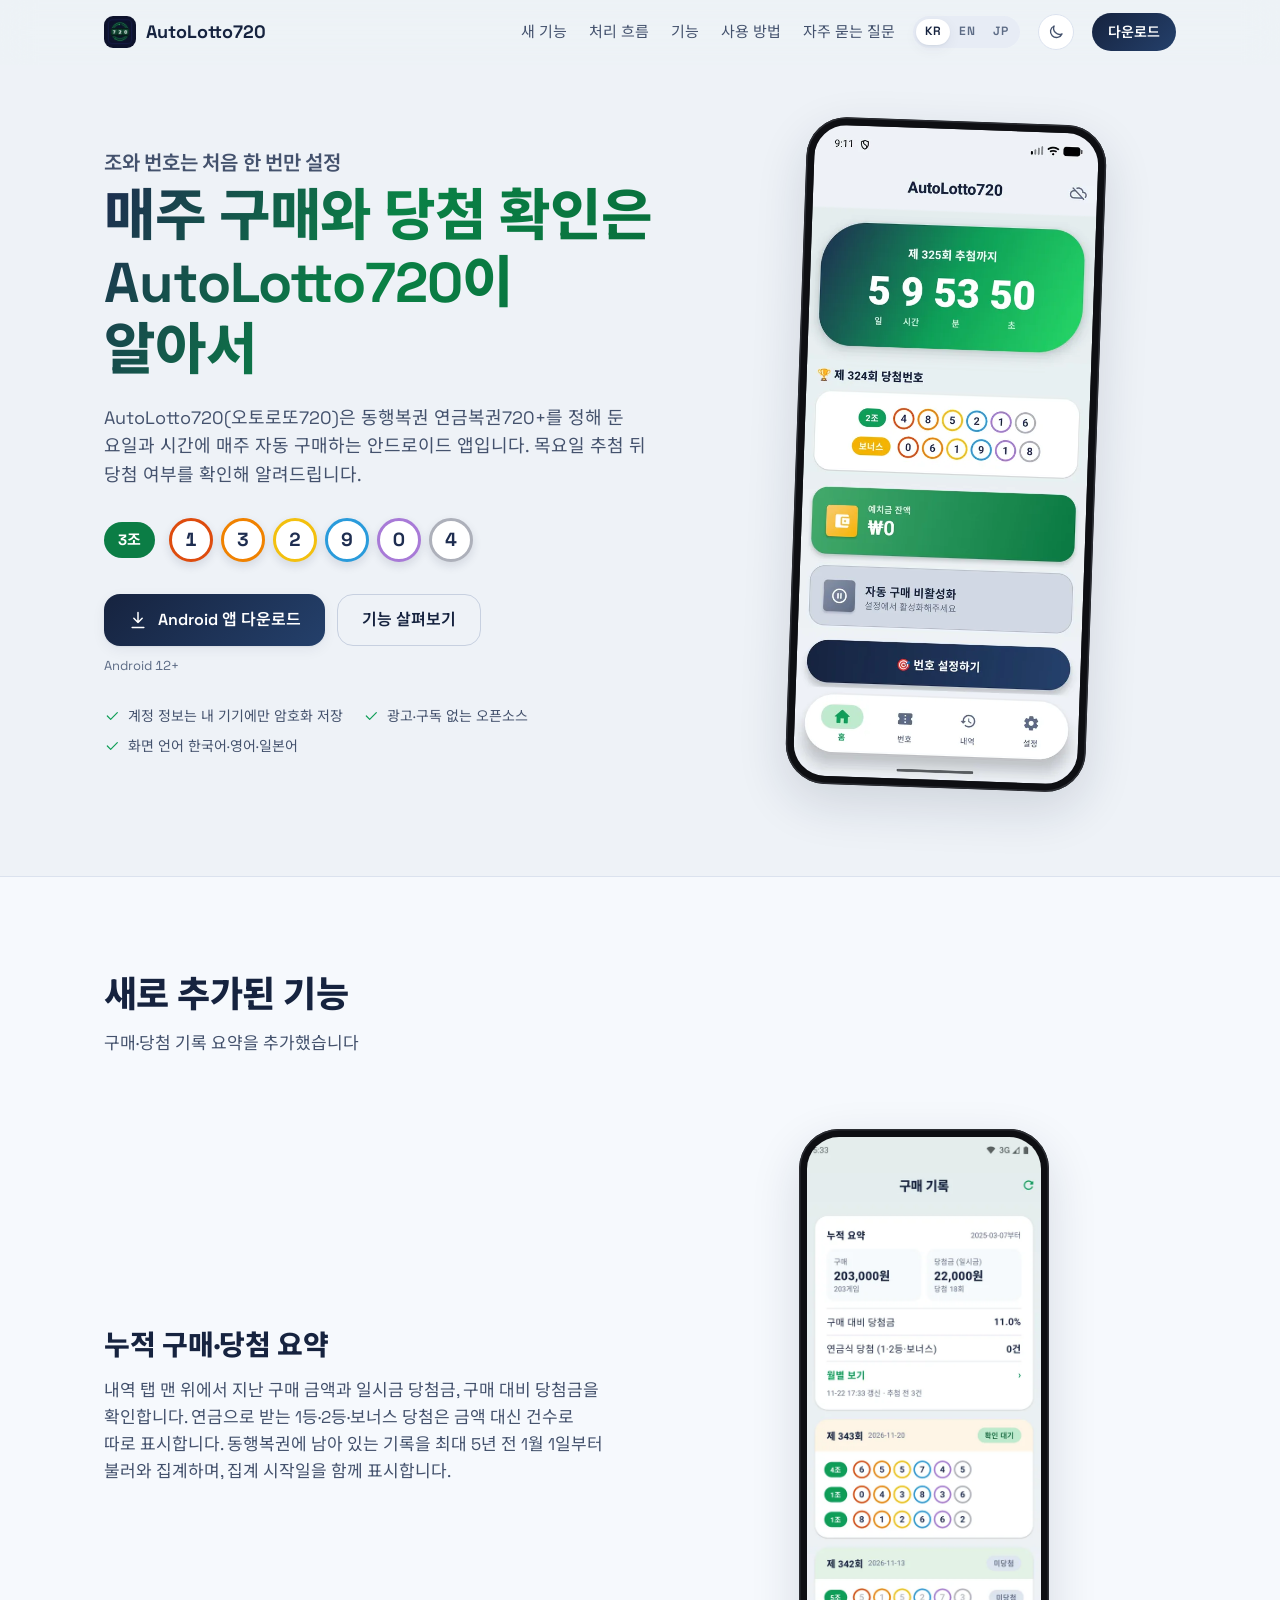
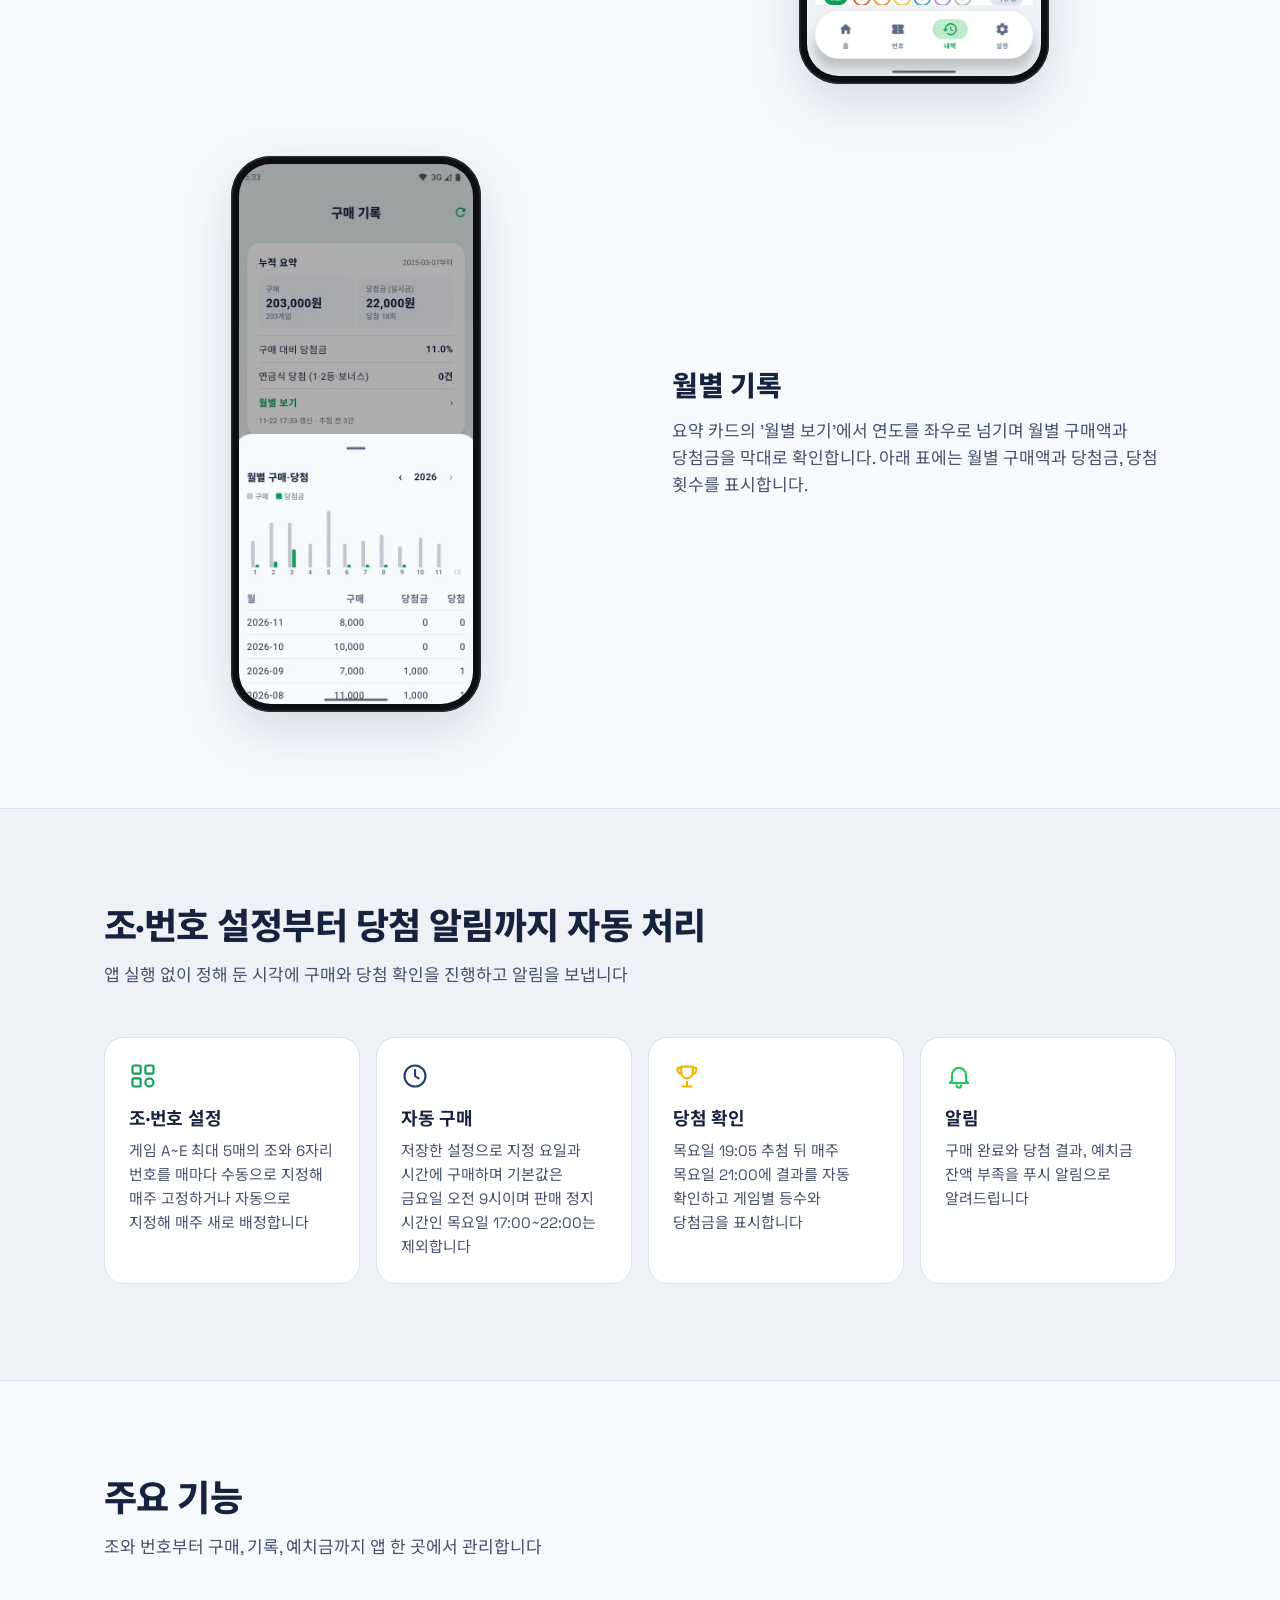
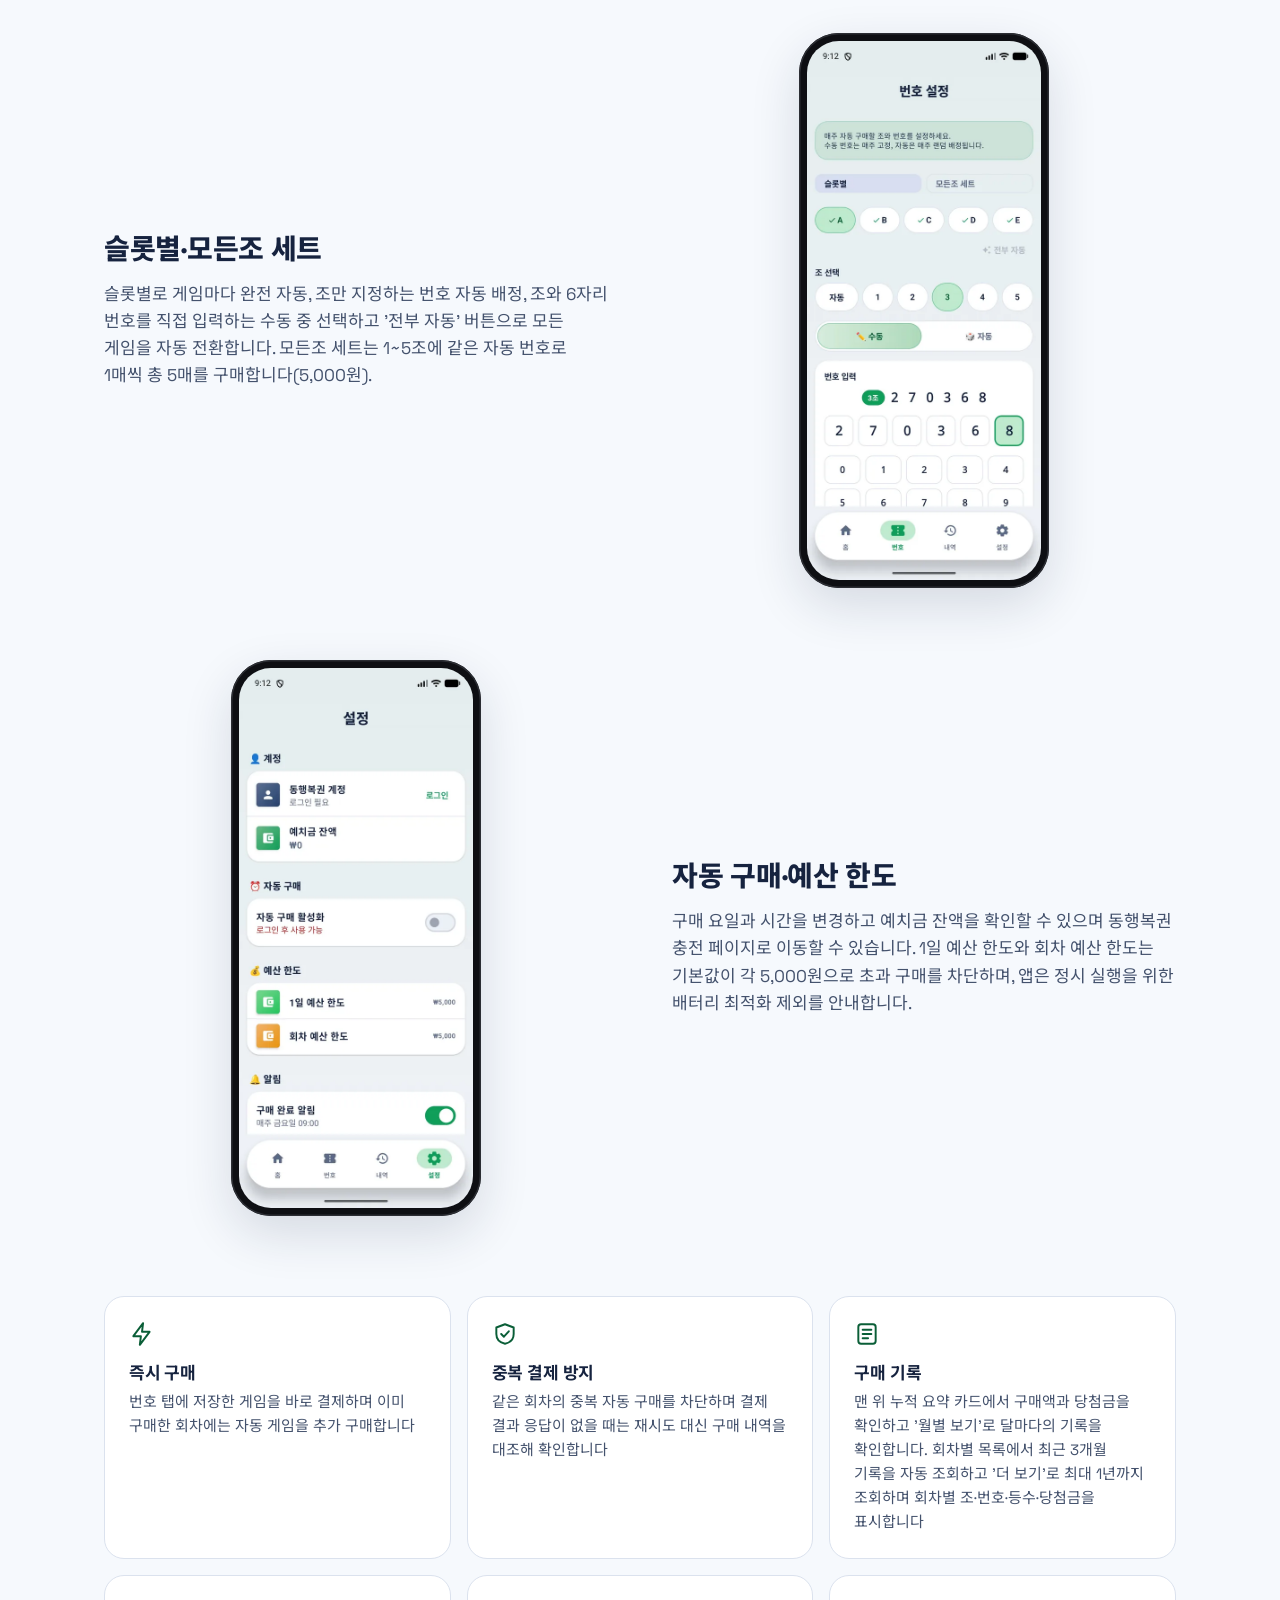
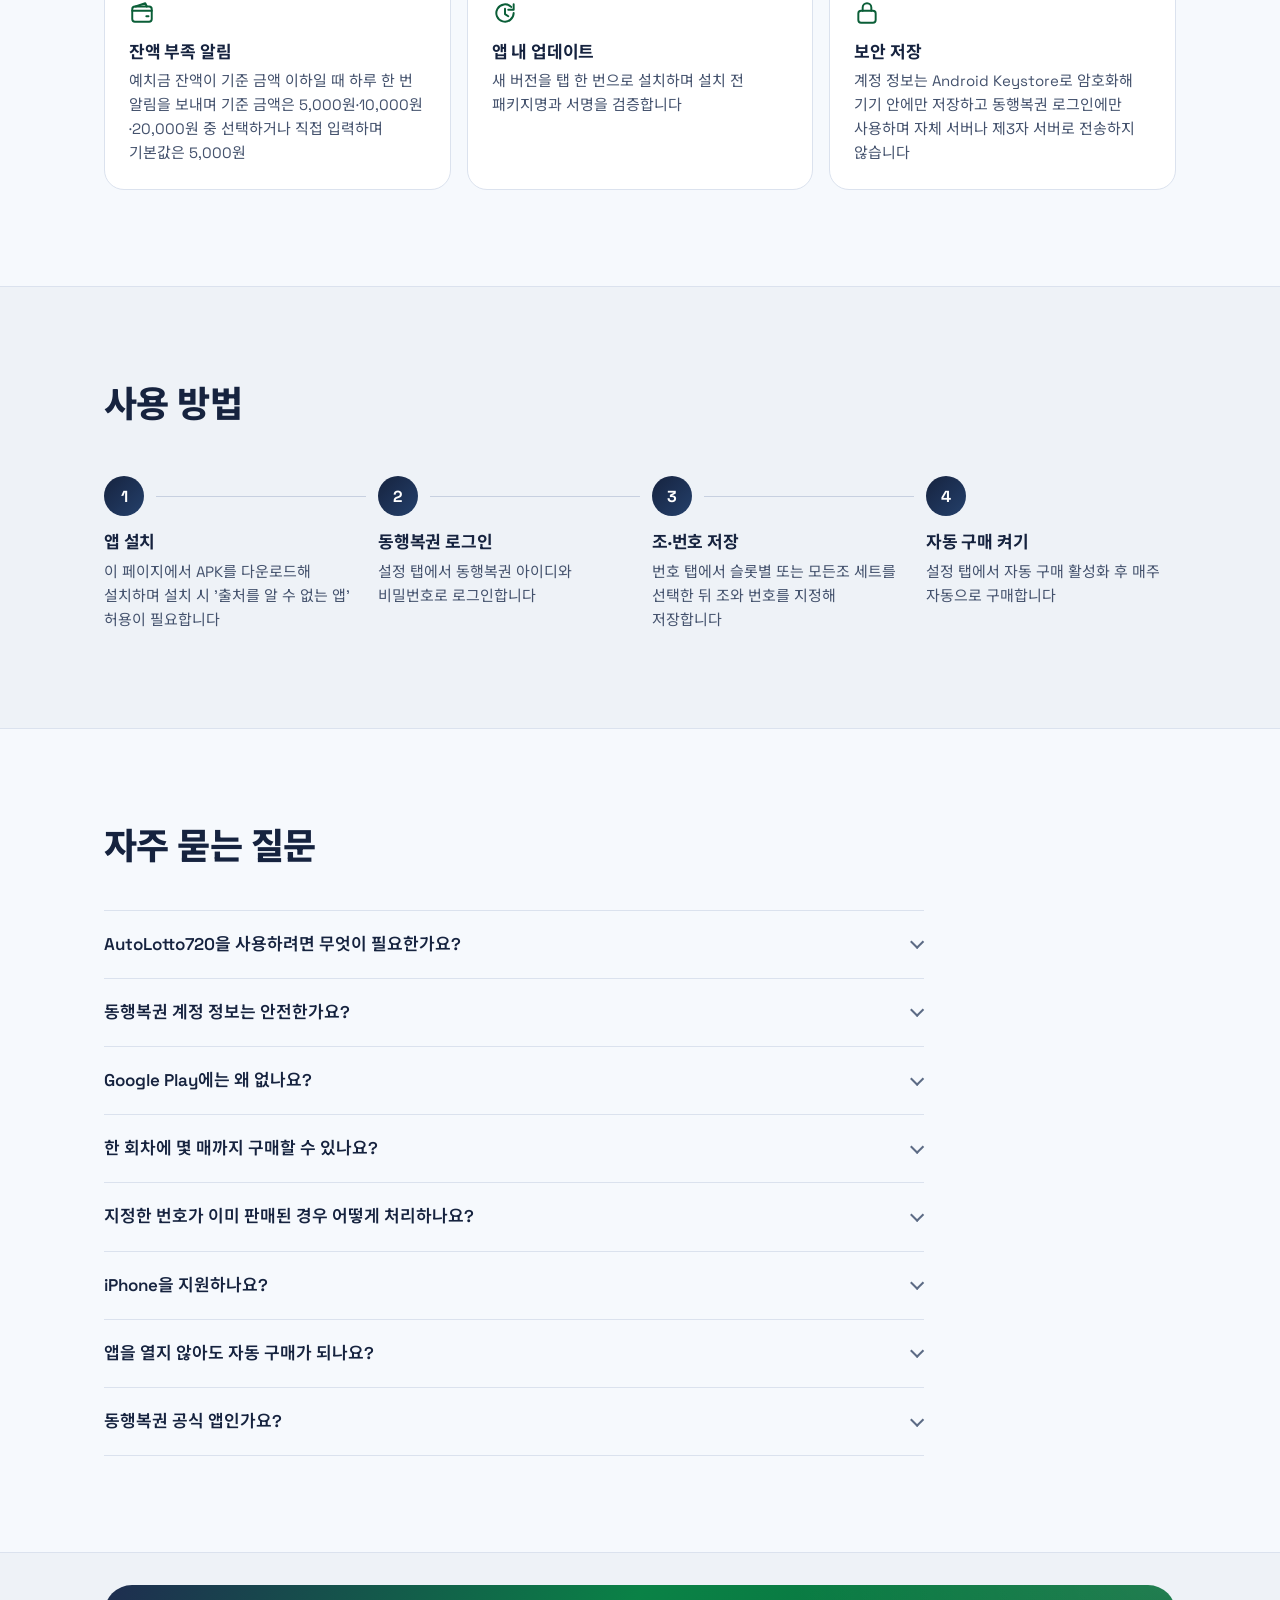
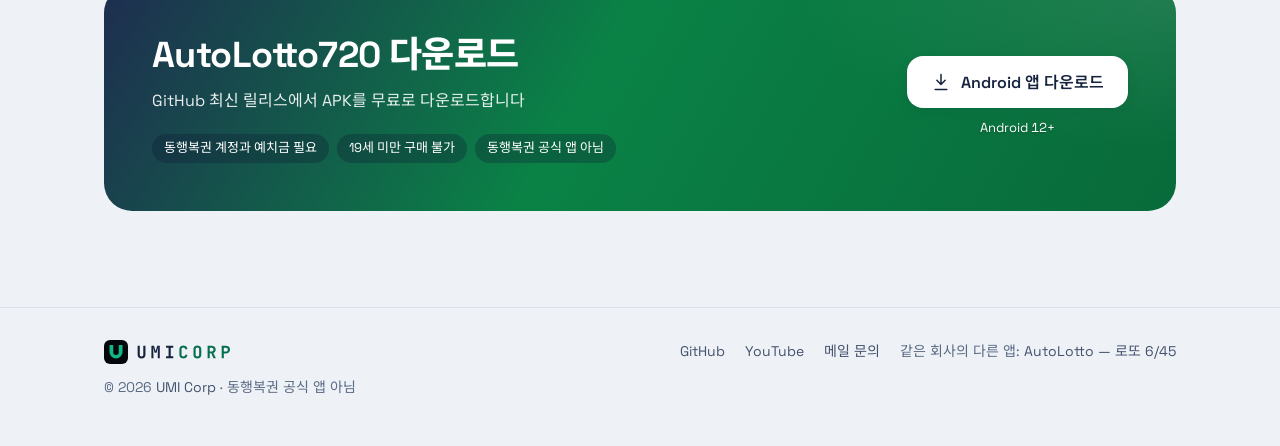
==== commit 44c6eca7: "fix(site): 새 기능 문구를 검수 결과에 맞춰 다듬는다 Co-Authored-By: Claude Opus 5.5 <noreply@anthropic.com>" ====
--- a/site/index.html
+++ b/site/index.html
@@ -5,7 +5,7 @@
 <meta name="viewport" content="width=device-width, initial-scale=1">
 <meta name="naver-site-verification" content="eb7253619fa20e072280a0da2da1159bc6e0abe1">
 <title>AutoLotto720 | 연금복권720+ 자동 구매·당첨 확인 앱</title>
-<meta name="description" content="동행복권 연금복권720+를 지정한 요일과 시간에 매주 자동 구매하고 목요일 추첨 뒤 당첨을 자동 확인해 알려드립니다. 최대 5매의 조와 6자리 번호를 매마다 자동·수동으로 설정하고, 지난 구매의 구매액과 당첨금을 누적 요약과 월별 기록으로 확인합니다. 계정 정보는 기기에 암호화해 저장합니다. 무료·광고 없는 오픈소스로 Android 12 이상에서 사용 가능">
+<meta name="description" content="동행복권 연금복권720+를 지정한 요일과 시간에 매주 자동 구매하고 목요일 추첨 뒤 당첨을 자동 확인해 알려드립니다. 최대 5매의 조와 6자리 번호를 매마다 자동·수동으로 설정하고, 지난 구매 금액과 당첨금을 누적 요약과 월별 기록으로 확인합니다. 계정 정보는 기기에 암호화해 저장합니다. 무료·광고 없는 오픈소스로 Android 12 이상에서 사용 가능">
 <meta name="color-scheme" content="light dark">
 <meta name="theme-color" media="(prefers-color-scheme: light)" content="#eef2f7">
 <meta name="theme-color" media="(prefers-color-scheme: dark)" content="#0e1330">
@@ -18,7 +18,7 @@
 <meta property="og:locale:alternate" content="ja_JP">
 <meta property="og:type" content="website">
 <meta property="og:title" content="AutoLotto720 | 연금복권720+ 자동 구매·당첨 확인 앱">
-<meta property="og:description" content="동행복권 연금복권720+를 지정한 요일과 시간에 매주 자동 구매하고 목요일 추첨 뒤 당첨을 자동 확인해 알려드립니다. 최대 5매의 조와 6자리 번호를 매마다 자동·수동으로 설정하고, 지난 구매의 구매액과 당첨금을 누적 요약과 월별 기록으로 확인합니다. 계정 정보는 기기에 암호화해 저장합니다. 무료·광고 없는 오픈소스로 Android 12 이상에서 사용 가능">
+<meta property="og:description" content="동행복권 연금복권720+를 지정한 요일과 시간에 매주 자동 구매하고 목요일 추첨 뒤 당첨을 자동 확인해 알려드립니다. 최대 5매의 조와 6자리 번호를 매마다 자동·수동으로 설정하고, 지난 구매 금액과 당첨금을 누적 요약과 월별 기록으로 확인합니다. 계정 정보는 기기에 암호화해 저장합니다. 무료·광고 없는 오픈소스로 Android 12 이상에서 사용 가능">
 <meta property="og:url" content="https://autolotto720.umicorp.kr/">
 <meta property="og:image" content="https://autolotto720.umicorp.kr/assets/og.jpg">
 <meta property="og:image:width" content="1200">
@@ -79,7 +79,7 @@
    "alternateName": "오토로또720",
    "operatingSystem": "Android 12+",
    "applicationCategory": "UtilitiesApplication",
-   "description": "동행복권 연금복권720+를 지정한 요일과 시간에 매주 자동 구매하고 목요일 추첨 뒤 당첨을 자동 확인해 알려드립니다. 최대 5매의 조와 6자리 번호를 매마다 자동·수동으로 설정하고, 지난 구매의 구매액과 당첨금을 누적 요약과 월별 기록으로 확인합니다. 계정 정보는 기기에 암호화해 저장합니다. 무료·광고 없는 오픈소스로 Android 12 이상에서 사용 가능",
+   "description": "동행복권 연금복권720+를 지정한 요일과 시간에 매주 자동 구매하고 목요일 추첨 뒤 당첨을 자동 확인해 알려드립니다. 최대 5매의 조와 6자리 번호를 매마다 자동·수동으로 설정하고, 지난 구매 금액과 당첨금을 누적 요약과 월별 기록으로 확인합니다. 계정 정보는 기기에 암호화해 저장합니다. 무료·광고 없는 오픈소스로 Android 12 이상에서 사용 가능",
    "url": "https://autolotto720.umicorp.kr/",
    "installUrl": "https://github.com/umi-corp/autolotto720/releases/latest",
    "downloadUrl": "https://github.com/umi-corp/autolotto720/releases/latest",
@@ -233,14 +233,14 @@
       <div class="feature">
         <div>
           <h3>누적 구매·당첨 요약</h3>
-          <p>내역 탭 맨 위에서 지난 구매의 구매액과 일시금 당첨금, 구매 대비 당첨금을 확인합니다. 연금으로 받는 1등·2등·보너스 당첨은 금액 대신 건수로 따로 표시합니다. 동행복권에 남아 있는 기록을 최대 5년 전 1월 1일부터 불러와 집계하며, 집계 시작일을 함께 표시합니다.</p>
+          <p>내역 탭 맨 위에서 지난 구매 금액과 일시금 당첨금, 구매 대비 당첨금을 확인합니다. 연금으로 받는 1등·2등·보너스 당첨은 금액 대신 건수로 따로 표시합니다. 동행복권에 남아 있는 기록을 최대 5년 전 1월 1일부터 불러와 집계하며, 집계 시작일을 함께 표시합니다.</p>
         </div>
         <div class="feature-media"><div class="phone"><img src="assets/shots/summary.webp" alt="내역 탭 누적 요약 카드: 구매액과 게임 수, 일시금 당첨금과 당첨 횟수, 구매 대비 당첨금, 연금식 당첨 건수, 월별 보기" width="540" height="1200" loading="lazy" decoding="async"></div></div>
       </div>
       <div class="feature rev">
         <div>
           <h3>월별 기록</h3>
-          <p>요약 카드의 '월별 보기'에서 연도를 좌우로 넘기며 달마다의 구매액과 당첨금을 막대로 확인합니다. 아래 표에는 달마다의 구매액과 당첨금, 당첨 횟수를 표시합니다.</p>
+          <p>요약 카드의 '월별 보기'에서 연도를 좌우로 넘기며 월별 구매액과 당첨금을 막대로 확인합니다. 아래 표에는 월별 구매액과 당첨금, 당첨 횟수를 표시합니다.</p>
         </div>
         <div class="feature-media"><div class="phone"><img src="assets/shots/monthly.webp" alt="월별 구매·당첨 시트: 연도 전환, 1~12월 구매액과 당첨금 막대, 월별 표" width="540" height="1200" loading="lazy" decoding="async"></div></div>
       </div>
@@ -273,7 +273,7 @@
         </div>
         <div class="feature-media"><div class="phone"><img src="assets/shots/settings.webp" alt="설정 화면: 동행복권 계정, 예치금 잔액, 자동 구매 활성화, 1일 예산 한도, 회차 예산 한도, 알림" width="540" height="1200" loading="lazy" decoding="async"></div></div>
       </div>
-      <ul class="cards"><li class="card"><span class="card-ic"><svg class="icon" viewBox="0 0 24 24" aria-hidden="true"><path d="M13 2L4 14h7l-1 8 9-12h-7l1-8z"/></svg></span><h3>즉시 구매</h3><p>번호 탭에 저장한 게임을 바로 결제하며 이미 구매한 회차에는 자동 게임을 추가 구매합니다</p></li><li class="card"><span class="card-ic"><svg class="icon" viewBox="0 0 24 24" aria-hidden="true"><path d="M12 3l8 3v6c0 5-3.5 8-8 9-4.5-1-8-4-8-9V6l8-3z"/><path d="M8.5 12l2.5 2.5 4.5-5"/></svg></span><h3>중복 결제 방지</h3><p>같은 회차의 중복 자동 구매를 차단하며 결제 결과 응답이 없을 때는 재시도 대신 구매 내역을 대조해 확인합니다</p></li><li class="card"><span class="card-ic"><svg class="icon" viewBox="0 0 24 24" aria-hidden="true"><rect x="4" y="3" width="16" height="18" rx="2.5"/><path d="M8 8h8M8 12h8M8 16h5"/></svg></span><h3>구매 기록</h3><p>맨 위 누적 요약 카드에서 구매액과 당첨금을 확인하고 '월별 보기'로 달마다의 기록을 확인합니다. 회차별 목록은 최근 3개월 기록을 자동 조회하고 '더 보기'로 최대 1년까지 조회하며 회차별 조·번호·등수·당첨금을 표시합니다</p></li><li class="card"><span class="card-ic"><svg class="icon" viewBox="0 0 24 24" aria-hidden="true"><rect x="3" y="6" width="18" height="14" rx="2.5"/><path d="M3 10h18M16 15h2"/><path d="M6 6l9-3 1.5 3"/></svg></span><h3>잔액 부족 알림</h3><p>예치금 잔액이 기준 금액 이하일 때 하루 한 번 알림을 보내며 기준 금액은 5,000원·10,000원·20,000원 중 선택하거나 직접 입력하며 기본값은 5,000원</p></li><li class="card"><span class="card-ic"><svg class="icon" viewBox="0 0 24 24" aria-hidden="true"><path d="M20 12a8 8 0 1 1-2.3-5.6"/><path d="M20 4v5h-5"/><path d="M12 8v5l3 2"/></svg></span><h3>앱 내 업데이트</h3><p>새 버전을 탭 한 번으로 설치하며 설치 전 패키지명과 서명을 검증합니다</p></li><li class="card"><span class="card-ic"><svg class="icon" viewBox="0 0 24 24" aria-hidden="true"><rect x="4" y="10" width="16" height="11" rx="2.5"/><path d="M8 10V7a4 4 0 0 1 8 0v3"/></svg></span><h3>보안 저장</h3><p>계정 정보는 Android Keystore로 암호화해 기기 안에만 저장하고 동행복권 로그인에만 사용하며 자체 서버나 제3자 서버로 전송하지 않습니다</p></li></ul>
+      <ul class="cards"><li class="card"><span class="card-ic"><svg class="icon" viewBox="0 0 24 24" aria-hidden="true"><path d="M13 2L4 14h7l-1 8 9-12h-7l1-8z"/></svg></span><h3>즉시 구매</h3><p>번호 탭에 저장한 게임을 바로 결제하며 이미 구매한 회차에는 자동 게임을 추가 구매합니다</p></li><li class="card"><span class="card-ic"><svg class="icon" viewBox="0 0 24 24" aria-hidden="true"><path d="M12 3l8 3v6c0 5-3.5 8-8 9-4.5-1-8-4-8-9V6l8-3z"/><path d="M8.5 12l2.5 2.5 4.5-5"/></svg></span><h3>중복 결제 방지</h3><p>같은 회차의 중복 자동 구매를 차단하며 결제 결과 응답이 없을 때는 재시도 대신 구매 내역을 대조해 확인합니다</p></li><li class="card"><span class="card-ic"><svg class="icon" viewBox="0 0 24 24" aria-hidden="true"><rect x="4" y="3" width="16" height="18" rx="2.5"/><path d="M8 8h8M8 12h8M8 16h5"/></svg></span><h3>구매 기록</h3><p>맨 위 누적 요약 카드에서 구매액과 당첨금을 확인하고 '월별 보기'로 달마다의 기록을 확인합니다. 회차별 목록에서 최근 3개월 기록을 자동 조회하고 '더 보기'로 최대 1년까지 조회하며 회차별 조·번호·등수·당첨금을 표시합니다</p></li><li class="card"><span class="card-ic"><svg class="icon" viewBox="0 0 24 24" aria-hidden="true"><rect x="3" y="6" width="18" height="14" rx="2.5"/><path d="M3 10h18M16 15h2"/><path d="M6 6l9-3 1.5 3"/></svg></span><h3>잔액 부족 알림</h3><p>예치금 잔액이 기준 금액 이하일 때 하루 한 번 알림을 보내며 기준 금액은 5,000원·10,000원·20,000원 중 선택하거나 직접 입력하며 기본값은 5,000원</p></li><li class="card"><span class="card-ic"><svg class="icon" viewBox="0 0 24 24" aria-hidden="true"><path d="M20 12a8 8 0 1 1-2.3-5.6"/><path d="M20 4v5h-5"/><path d="M12 8v5l3 2"/></svg></span><h3>앱 내 업데이트</h3><p>새 버전을 탭 한 번으로 설치하며 설치 전 패키지명과 서명을 검증합니다</p></li><li class="card"><span class="card-ic"><svg class="icon" viewBox="0 0 24 24" aria-hidden="true"><rect x="4" y="10" width="16" height="11" rx="2.5"/><path d="M8 10V7a4 4 0 0 1 8 0v3"/></svg></span><h3>보안 저장</h3><p>계정 정보는 Android Keystore로 암호화해 기기 안에만 저장하고 동행복권 로그인에만 사용하며 자체 서버나 제3자 서버로 전송하지 않습니다</p></li></ul>
     </div>
   </section>
 
